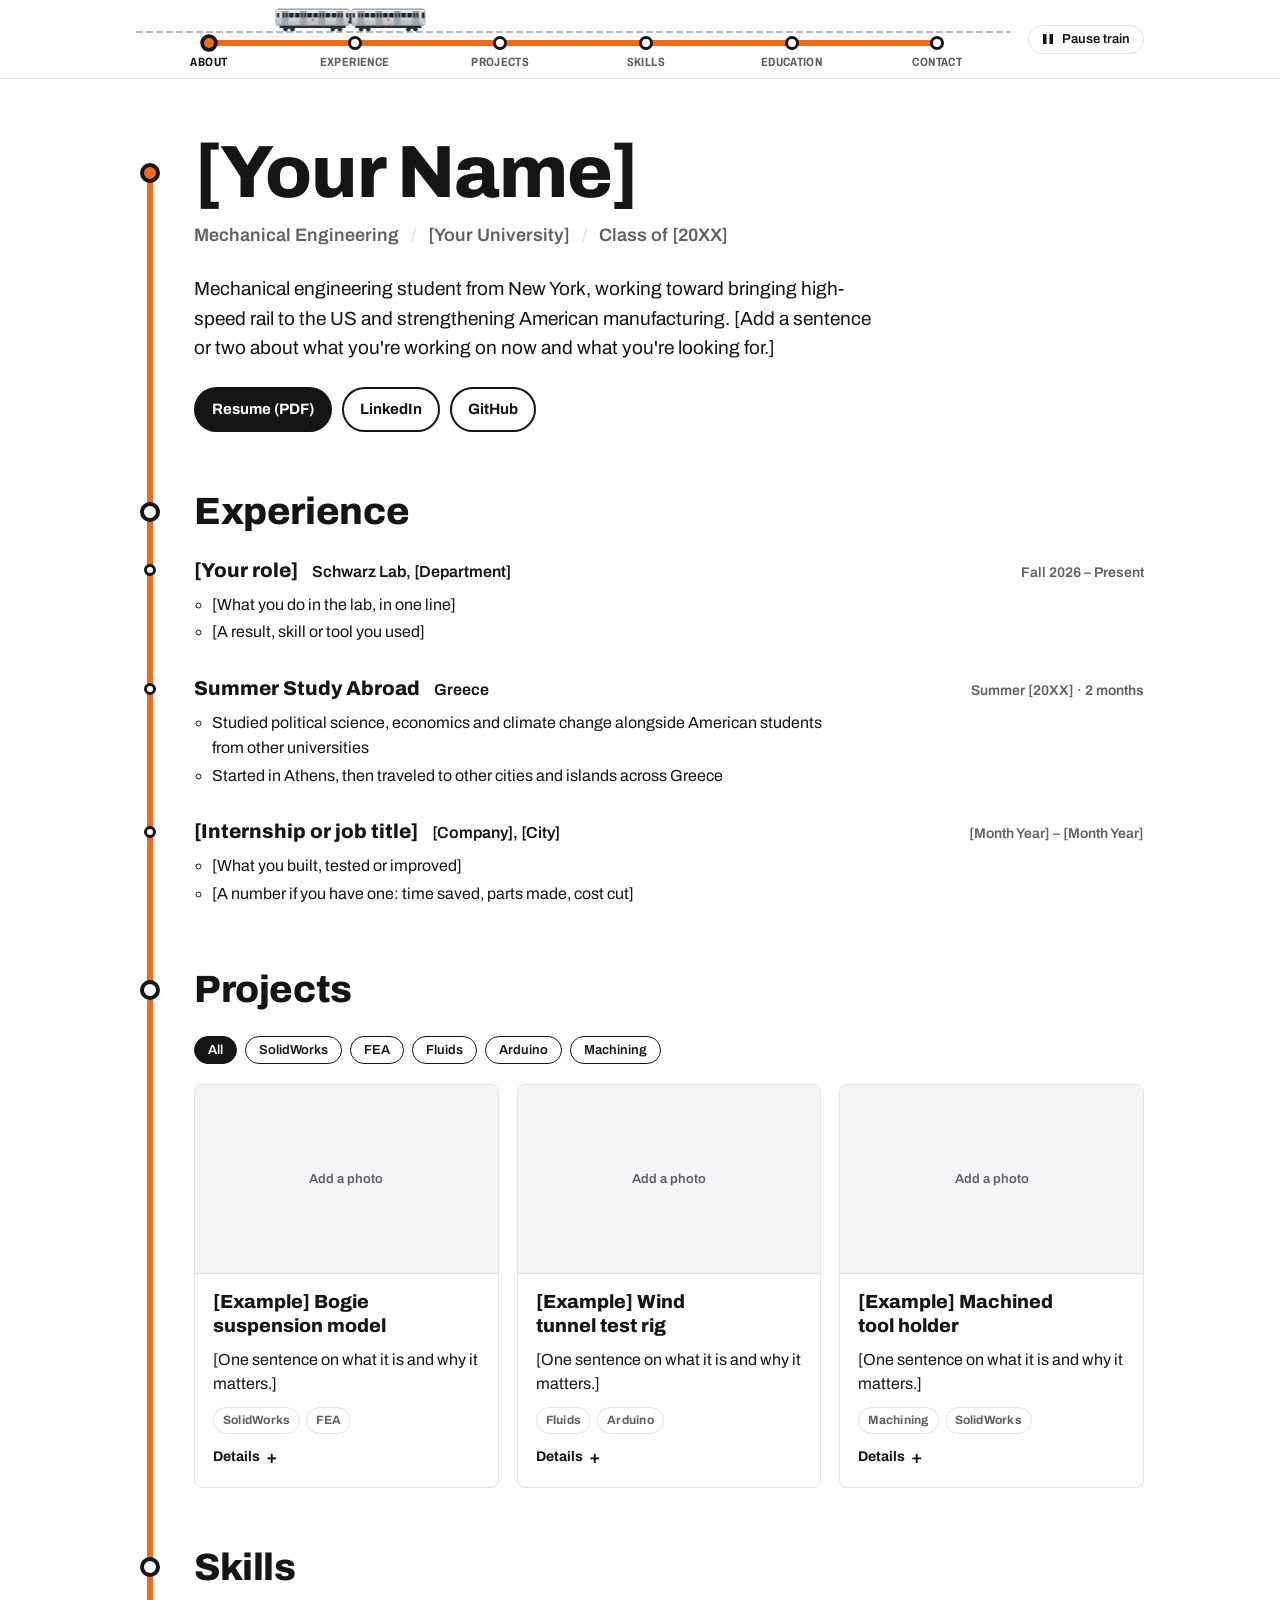
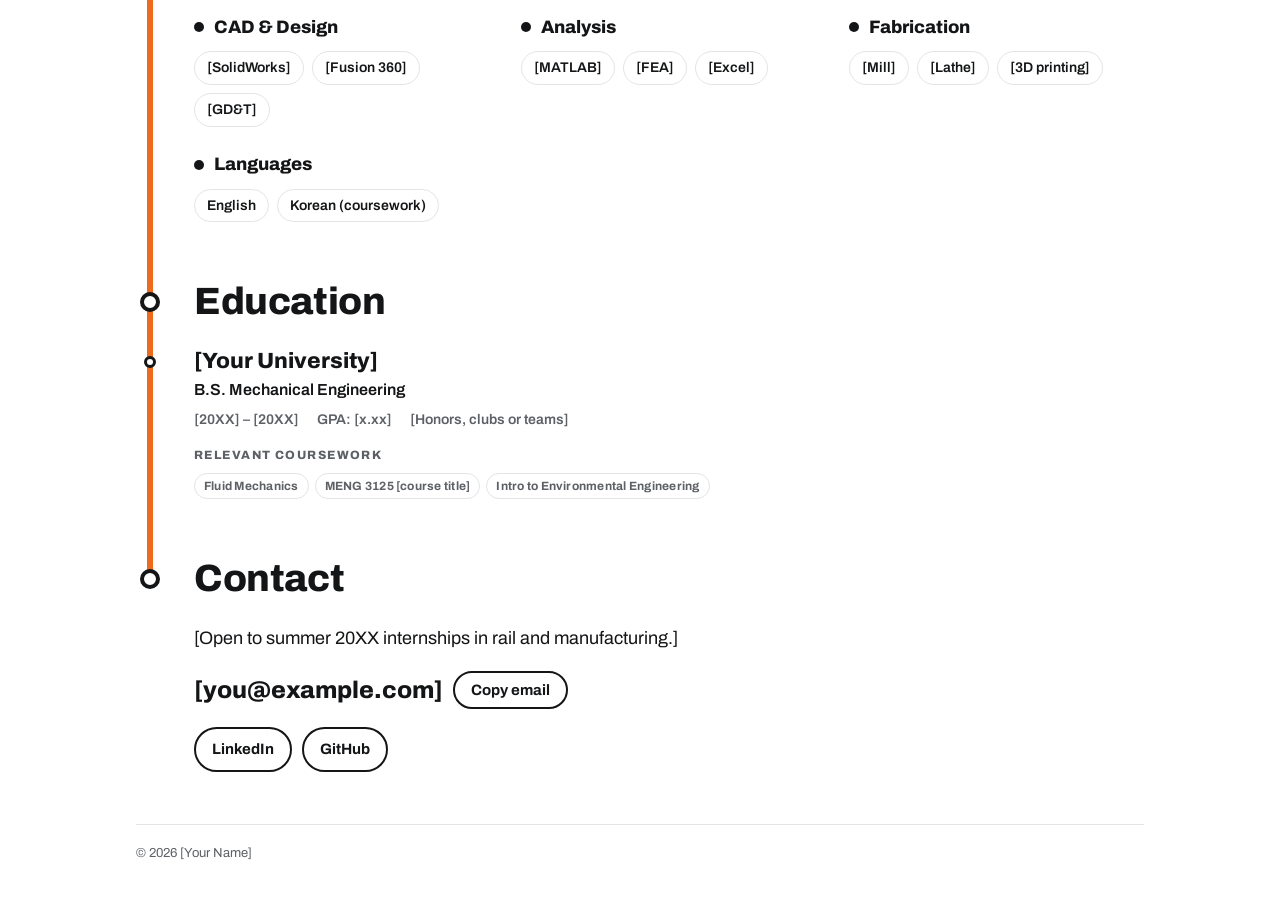
==== index.html @ d2ec3844 "Add files via upload" ====
<!doctype html>
<html lang="en">
<head>
<meta charset="utf-8">
<meta name="viewport" content="width=device-width, initial-scale=1, viewport-fit=cover">
<title>Subway Line Resume</title>
<meta name="claude:viewport-fit-sides" content="cover">
<link rel="preconnect" href="https://fonts.googleapis.com">
<link rel="preconnect" href="https://fonts.gstatic.com" crossorigin>
<link rel="stylesheet" href="https://fonts.googleapis.com/css2?family=Archivo:wdth,wght@62..125,400..900&display=swap">
<style>
/* Layout: sticky strip map with a running train on top; below, one subway line runs down the left and every section heading is a station on it. Single light theme on white by choice. */
:root{
  --bg:#ffffff; --fg:#141517; --muted:#5d6166; --rule:#e2e4e6; --soft:#f4f5f6;
  --line:#ee6a1f;
  --steel-hi:#f3f5f6; --steel:#cfd4d8; --steel-lo:#b4babf; --steel-edge:#868c92; --door:#a3a9ae;
  --glass:#1f252a; --under:#2a2d31; --lit:#fbf3d6; --lamp:#fff6d8;
  --font:"Archivo","Helvetica Neue",Helvetica,Arial,sans-serif;
  --max:1040px;
  --indent:58px; --rail-x:14px;
  color-scheme:light;
}
*{box-sizing:border-box}
html{scroll-behavior:smooth;background:var(--bg)}
@media (prefers-reduced-motion: reduce){ html{scroll-behavior:auto} }
body{margin:0;background:var(--bg);color:var(--fg);font-family:var(--font);font-size:16px;line-height:1.55}
body::before{content:"";position:fixed;inset:0 0 auto;height:env(safe-area-inset-top,0px);z-index:30;background:var(--bg)}
a{color:inherit}
:focus-visible{outline:3px solid var(--line);outline-offset:2px;border-radius:4px}
.wrap{max-width:var(--max);margin:0 auto;padding-left:max(16px, env(safe-area-inset-left,0px));padding-right:max(16px, env(safe-area-inset-right,0px))}

/* ---------- Strip map header ---------- */
.strip{position:sticky;top:env(safe-area-inset-top,0px);z-index:20;background:var(--bg);border-bottom:1px solid var(--rule)}
.strip .wrap{display:grid;grid-template-columns:minmax(0,1fr) auto;gap:18px;align-items:center;padding-block:6px}
.map{position:relative;height:66px;min-width:0;--n:6}
.rails{position:absolute;left:0;right:0;top:25px;height:2px;background:repeating-linear-gradient(90deg,var(--steel-lo) 0 7px,transparent 7px 10px)}
.route{position:absolute;top:34px;height:6px;left:calc(50% / var(--n));right:calc(50% / var(--n));background:var(--line);border-radius:3px}
.train{position:absolute;top:0;left:0;width:150px;height:26px;will-change:transform;pointer-events:none}
.train svg{display:block;width:100%;height:100%;overflow:visible}
.train.flip svg{transform:scaleX(-1)}
.t-body{fill:url(#steel);stroke:var(--steel-edge);stroke-width:.5}
.t-roof{fill:var(--steel-lo)}
.t-belt{stroke:var(--steel-lo);stroke-width:.35}
.t-door{fill:var(--door);stroke:var(--steel-edge);stroke-width:.35;transition:fill .35s}
.t-seam{stroke:var(--steel-edge);stroke-width:.35}
.t-glass{fill:var(--glass);transition:fill .35s}
.t-under{fill:var(--under)}
.t-cab{fill:var(--glass)}
.t-route{fill:var(--line)}
.t-lamp{fill:var(--lamp)}
.train.open .t-door{fill:var(--lit)}
.train.open .t-door-glass{fill:var(--lit)}
.stations{list-style:none;margin:0;padding:0;position:absolute;inset:0;display:flex}
.stations li{flex:1;min-width:0}
.station{display:flex;flex-direction:column;align-items:center;height:100%;padding-top:30px;text-decoration:none;color:var(--fg)}
.station .dot{width:14px;height:14px;border-radius:50%;background:var(--bg);border:3px solid var(--fg);transition:transform .2s,background .2s}
.station .name{margin-top:3px;font-size:12px;font-weight:700;letter-spacing:.03em;text-transform:uppercase;font-variation-settings:"wdth" 80;white-space:nowrap;overflow:hidden;text-overflow:ellipsis;max-width:100%;color:var(--muted)}
.station .short{display:none}
.station:hover .name{color:var(--fg)}
.station[aria-current="true"] .dot{background:var(--line);transform:scale(1.25)}
.station[aria-current="true"] .name{color:var(--fg)}
.pause{display:inline-flex;align-items:center;gap:8px;border:1.5px solid var(--rule);background:var(--bg);color:var(--fg);border-radius:999px;padding:7px 13px;font:600 13px/1 var(--font);cursor:pointer}
.pause:hover{border-color:var(--fg)}
.pause svg{width:12px;height:12px;fill:currentColor}

/* ---------- The line down the page ---------- */
.line-col{position:relative;padding-left:var(--indent);padding-block:8px 24px}
.rail{position:absolute;left:calc(var(--rail-x) - 3px);width:6px;top:0;bottom:0;background:var(--line);border-radius:3px}
.has-dot{position:relative}
.st-dot{position:absolute;left:calc(var(--rail-x) - var(--indent) - 10px);top:.52em;transform:translateY(-50%);width:20px;height:20px;border-radius:50%;background:var(--bg);border:4px solid var(--fg);transition:background .25s}
.st-dot.on{background:var(--line)}
.sm-dot{position:absolute;left:calc(var(--rail-x) - var(--indent) - 6px);top:.62em;transform:translateY(-50%);width:12px;height:12px;border-radius:50%;background:var(--bg);border:3px solid var(--fg)}

h1,h2,h3{font-family:var(--font);text-wrap:balance}
.stop{scroll-margin-top:calc(env(safe-area-inset-top,0px) + 92px);padding-top:60px}
.stop.about{padding-top:48px}
.stop h2{margin:0 0 26px;font-size:clamp(28px,4vw,38px);line-height:1.05;font-weight:800;letter-spacing:-.01em}

/* About */
.about h1{margin:0 0 12px;font-size:clamp(40px,7vw,74px);line-height:1.02;font-weight:800;letter-spacing:-.015em}
.sub{display:flex;flex-wrap:wrap;gap:4px 12px;font-size:18px;font-weight:600;color:var(--muted)}
.sub .sep{color:var(--rule)}
.about p.bio{margin:24px 0 24px;max-width:62ch;font-size:19px;line-height:1.55;text-wrap:pretty}
.actions{display:flex;flex-wrap:wrap;gap:10px}
.btn{display:inline-flex;align-items:center;gap:8px;border:2px solid var(--fg);padding:9px 16px;border-radius:999px;font-weight:700;font-size:15px;text-decoration:none;color:var(--fg);background:transparent;cursor:pointer;font-family:var(--font)}
.btn.primary,.btn:hover{background:var(--fg);color:var(--bg)}

/* Experience */
.jobs{list-style:none;margin:0;padding:0;display:grid;gap:28px}
.jobs > li{min-width:0}
.job-top{display:flex;flex-wrap:wrap;align-items:baseline;gap:2px 14px}
.job-top h3{margin:0;font-size:20px;font-weight:800;line-height:1.25}
.job-org{font-weight:600}
.job-dates{margin-left:auto;color:var(--muted);font-size:14px;font-weight:600;font-variant-numeric:tabular-nums}
.jobs ul,.card ul{margin:8px 0 0;padding-left:18px;max-width:70ch}
.jobs ul li,.card ul li{margin:3px 0}

/* Projects */
.filters{display:flex;flex-wrap:wrap;gap:8px;margin-bottom:20px}
.chip{border:1.5px solid var(--fg);background:transparent;color:var(--fg);border-radius:999px;padding:6px 13px;font:600 13px/1.1 var(--font);cursor:pointer}
.chip[aria-pressed="true"]{background:var(--fg);color:var(--bg)}
.cards{display:grid;grid-template-columns:repeat(auto-fill,minmax(min(100%,280px),1fr));gap:18px;align-items:start}
.card{background:var(--bg);border:1px solid var(--rule);border-radius:8px;overflow:hidden;min-width:0}
.media{aspect-ratio:16/10;max-width:100%;display:grid;place-items:center;background:var(--soft);color:var(--muted);font-size:13px;font-weight:600;border-bottom:1px solid var(--rule)}
.media img{width:100%;height:100%;object-fit:cover;display:block}
.card-body{padding:16px 18px 18px;display:grid;gap:10px}
.card h3{margin:0;font-size:19px;line-height:1.25;font-weight:800}
.card p{margin:0}
.tags{display:flex;flex-wrap:wrap;gap:6px}
.tag{font-size:12px;font-weight:700;letter-spacing:.02em;padding:3px 9px;border-radius:999px;border:1px solid var(--rule);color:var(--muted)}
.card details summary{cursor:pointer;font-weight:700;font-size:14px;list-style:none;display:inline-flex;align-items:center;gap:6px}
.card details summary::-webkit-details-marker{display:none}
.card details summary::after{content:"+";font-size:18px;line-height:1}
.card details[open] summary::after{content:"–"}
.card .role{margin-top:8px;color:var(--muted);font-size:14px;font-weight:600}
.card .plinks{display:flex;flex-wrap:wrap;gap:12px;margin-top:8px;font-weight:700;font-size:14px}
.empty{color:var(--muted)}

/* Skills */
.skills{display:grid;grid-template-columns:repeat(auto-fill,minmax(min(100%,280px),1fr));gap:24px 32px}
.skills h3{display:flex;align-items:center;gap:10px;margin:0 0 10px;font-size:18px;font-weight:800}
.skills h3::before{content:"";width:10px;height:10px;border-radius:50%;background:var(--fg);flex:none}
.skills ul{list-style:none;margin:0;padding:0;display:flex;flex-wrap:wrap;gap:8px}
.skills li{padding:5px 12px;border-radius:999px;border:1px solid var(--rule);font-size:14px;font-weight:600}

/* Education */
.edu{display:grid;gap:26px}
.edu h3{margin:0;font-size:22px;font-weight:800;line-height:1.25}
.edu .deg{font-weight:600;margin-top:2px}
.edu .meta{display:flex;flex-wrap:wrap;gap:6px 18px;color:var(--muted);font-weight:600;font-size:14px;margin-top:6px;font-variant-numeric:tabular-nums}
.edu .lbl{margin:16px 0 8px;font-size:12px;font-weight:800;letter-spacing:.12em;text-transform:uppercase;color:var(--muted)}

/* Contact */
.contact p{margin:0 0 18px;font-size:18px;max-width:60ch}
.email-row{display:flex;flex-wrap:wrap;align-items:center;gap:10px;margin-bottom:18px}
.email{font-size:clamp(18px,3vw,24px);font-weight:800;user-select:all;overflow-wrap:anywhere}

footer{padding-block:28px 36px;color:var(--muted);font-size:13px}
footer .wrap > div{border-top:1px solid var(--rule);padding-top:18px}

@media (max-width:760px){ .job-dates{margin-left:0;width:100%} }
@media (max-width:600px){
  :root{--indent:38px;--rail-x:9px}
  .strip .wrap{gap:10px}
  .pause .txt{display:none}
  .pause{padding:9px}
  .train{width:86px;height:15px;top:10px}
  .station .long{display:none}
  .station .short{display:inline}
  .station .name{font-size:11px;letter-spacing:.01em}
  .st-dot{width:18px;height:18px;border-width:3.5px;left:calc(var(--rail-x) - var(--indent) - 9px)}
  .about p.bio{font-size:17px}
}
</style>
</head>
<body>
<header class="strip">
  <div class="wrap">
    <nav class="map" id="map" aria-label="Site sections">
      <div class="rails" aria-hidden="true"></div>
      <div class="route" aria-hidden="true"></div>
      <div class="train" id="train" aria-hidden="true"></div>
      <ol class="stations" id="stations"></ol>
    </nav>
    <button class="pause" id="pause" type="button" aria-pressed="false">
      <svg viewBox="0 0 12 12" aria-hidden="true"><rect x="1" y="1" width="3.5" height="10"/><rect x="7.5" y="1" width="3.5" height="10"/></svg>
      <span class="txt">Pause train</span>
    </button>
  </div>
</header>

<main class="wrap"><div class="line-col" id="col"><div class="rail" id="rail" aria-hidden="true"></div></div></main>

<footer><div class="wrap"><div id="foot"></div></div></footer>

<script src="content.js"></script>
<script>
(function(){
  "use strict";
  var S = window.SITE;
  var col = document.getElementById("col");
  if (!S) { col.insertAdjacentHTML("beforeend", '<h1>content.js didn\'t load</h1><p>Check that content.js is uploaded next to index.html and has no missing commas or quote marks.</p>'); return; }

  /* ---------- tiny element helper ---------- */
  function h(tag, attrs){
    var e = document.createElement(tag);
    if (attrs) Object.keys(attrs).forEach(function(k){
      var v = attrs[k];
      if (v == null || v === false) return;
      if (k === "class") e.className = v;
      else e.setAttribute(k, v === true ? "" : v);
    });
    for (var i = 2; i < arguments.length; i++) add(e, arguments[i]);
    return e;
  }
  function add(e, k){
    if (k == null || k === false) return;
    if (Array.isArray(k)) { k.forEach(function(x){ add(e, x); }); return; }
    e.append(k.nodeType ? k : document.createTextNode(String(k)));
  }
  function ext(url){ return /^https?:/i.test(url) ? { target: "_blank", rel: "noopener" } : {}; }
  function link(l, cls){ return h("a", Object.assign({ href: l.url, class: cls || null }, ext(l.url)), l.label); }
  var arr = function(x){ return Array.isArray(x) ? x : []; };

  if (S.lineColor) document.documentElement.style.setProperty("--line", S.lineColor);
  if (S.name && S.name.indexOf("[") !== 0) document.title = S.name;

  var stations = arr(S.stations), N = stations.length;
  var bigDots = [];
  function dot(){ var d = h("span", { class: "st-dot", "aria-hidden": "true" }); bigDots.push(d); return d; }
  function small(){ return h("span", { class: "sm-dot", "aria-hidden": "true" }); }
  function heading(st){ return h("h2", { class: "has-dot" }, dot(), st.label); }
  function section(st, cls){ var s = h("section", { class: "stop " + (cls || ""), id: st.id }); for (var i = 2; i < arguments.length; i++) add(s, arguments[i]); return s; }

  /* ---------- sections ---------- */
  var R = {
    about: function(st){
      return section(st, "about",
        h("h1", { class: "has-dot" }, dot(), S.name || ""),
        h("div", { class: "sub" },
          S.major ? h("span", null, S.major) : null,
          S.school ? [h("span", { class: "sep", "aria-hidden": "true" }, "/"), h("span", null, S.school)] : null,
          S.classOf ? [h("span", { class: "sep", "aria-hidden": "true" }, "/"), h("span", null, S.classOf)] : null),
        S.bio ? h("p", { class: "bio" }, S.bio) : null,
        h("div", { class: "actions" },
          S.resumePdf ? h("a", { class: "btn primary", href: S.resumePdf, target: "_blank", rel: "noopener" }, "Resume (PDF)") : null,
          arr(S.links).map(function(l){ return link(l, "btn"); })));
    },

    experience: function(st){
      return section(st, "", heading(st), h("ol", { class: "jobs" }, arr(S.experience).map(function(j){
        return h("li", null,
          h("div", { class: "job-top" },
            h("h3", { class: "has-dot" }, small(), j.title || ""),
            h("span", { class: "job-org" }, j.org || ""),
            h("span", { class: "job-dates" }, j.dates || "")),
          arr(j.points).length ? h("ul", null, arr(j.points).map(function(p){ return h("li", null, p); })) : null);
      })));
    },

    projects: function(st){
      var projects = arr(S.projects), tags = [];
      projects.forEach(function(p){ arr(p.tags).forEach(function(t){ if (tags.indexOf(t) < 0) tags.push(t); }); });
      var cards = projects.map(function(p){
        var det = (arr(p.points).length || p.role || arr(p.links).length) ? h("details", null,
          h("summary", null, "Details"),
          p.role ? h("div", { class: "role" }, p.role) : null,
          arr(p.points).length ? h("ul", null, arr(p.points).map(function(x){ return h("li", null, x); })) : null,
          arr(p.links).length ? h("div", { class: "plinks" }, arr(p.links).map(function(l){ return link(l); })) : null) : null;
        var card = h("article", { class: "card" },
          h("div", { class: "media" }, p.image ? h("img", { src: p.image, alt: p.title || "", loading: "lazy" }) : "Add a photo"),
          h("div", { class: "card-body" },
            h("h3", null, p.title || ""),
            p.summary ? h("p", null, p.summary) : null,
            arr(p.tags).length ? h("div", { class: "tags" }, arr(p.tags).map(function(t){ return h("span", { class: "tag" }, t); })) : null,
            det));
        card._tags = arr(p.tags);
        return card;
      });
      var filters = null;
      if (tags.length > 1) {
        var chips = [];
        var mk = function(label, val){
          var b = h("button", { class: "chip", type: "button", "aria-pressed": val === null ? "true" : "false" }, label);
          b.addEventListener("click", function(){
            chips.forEach(function(c){ c.setAttribute("aria-pressed", c === b ? "true" : "false"); });
            cards.forEach(function(c){ c.hidden = val !== null && c._tags.indexOf(val) < 0; });
          });
          chips.push(b); return b;
        };
        filters = h("div", { class: "filters", role: "group", "aria-label": "Filter projects by skill" }, mk("All", null), tags.map(function(t){ return mk(t, t); }));
      }
      return section(st, "", heading(st), filters, projects.length ? h("div", { class: "cards" }, cards) : h("p", { class: "empty" }, "Projects coming soon."));
    },

    skills: function(st){
      return section(st, "", heading(st), h("div", { class: "skills" }, arr(S.skills).map(function(g){
        return h("div", null, h("h3", null, g.group || ""), h("ul", null, arr(g.items).map(function(x){ return h("li", null, x); })));
      })));
    },

    education: function(st){
      return section(st, "", heading(st), h("div", { class: "edu" }, arr(S.education).map(function(e){
        return h("div", null,
          h("h3", { class: "has-dot" }, small(), e.school || ""),
          h("div", { class: "deg" }, e.degree || ""),
          h("div", { class: "meta" }, e.dates ? h("span", null, e.dates) : null, arr(e.details).map(function(d){ return h("span", null, d); })),
          arr(e.courses).length ? [h("div", { class: "lbl" }, "Relevant coursework"),
            h("div", { class: "tags" }, arr(e.courses).map(function(c){ return h("span", { class: "tag" }, c); }))] : null);
      })));
    },

    contact: function(st){
      var email = h("span", { class: "email" }, S.email || "");
      var copy = h("button", { class: "btn", type: "button" }, "Copy email");
      copy.addEventListener("click", function(){
        var reset = function(ms){ setTimeout(function(){ copy.textContent = "Copy email"; }, ms); };
        var fallback = function(){
          var r = document.createRange(); r.selectNodeContents(email);
          var s = window.getSelection(); s.removeAllRanges(); s.addRange(r);
          copy.textContent = "Selected. Press Ctrl+C"; reset(2600);
        };
        try { navigator.clipboard.writeText(S.email || "").then(function(){ copy.textContent = "Copied"; reset(1800); }, fallback); } catch (e) { fallback(); }
      });
      return section(st, "contact", heading(st),
        S.contactNote ? h("p", null, S.contactNote) : null,
        S.email ? h("div", { class: "email-row" }, email, copy) : null,
        h("div", { class: "actions" }, arr(S.links).map(function(l){ return link(l, "btn"); })));
    }
  };

  /* ---------- build ---------- */
  var list = document.getElementById("stations"), map = document.getElementById("map");
  map.style.setProperty("--n", N);
  var anchors = [], sections = [], sectionDots = [];
  stations.forEach(function(st){
    var a = h("a", { class: "station", href: "#" + st.id, "aria-current": "false" },
      h("span", { class: "dot", "aria-hidden": "true" }),
      h("span", { class: "name" }, h("span", { class: "long" }, st.label), h("span", { class: "short", "aria-hidden": "true" }, st.short || st.label)));
    list.append(h("li", null, a)); anchors.push(a);
    var before = bigDots.length;
    var sec = R[st.id] ? R[st.id](st) : section(st, "", heading(st));
    col.append(sec); sections.push(sec);
    sectionDots.push(bigDots[before] || null);
  });
  document.getElementById("foot").textContent = "© " + new Date().getFullYear() + " " + (S.name || "");

  /* ---------- rail: runs from the first station dot to the last ---------- */
  var rail = document.getElementById("rail");
  function sizeRail(){
    if (!bigDots.length) { rail.hidden = true; return; }
    var cr = col.getBoundingClientRect();
    var f = bigDots[0].getBoundingClientRect(), l = bigDots[bigDots.length - 1].getBoundingClientRect();
    rail.style.top = (f.top + f.height / 2 - cr.top) + "px";
    rail.style.bottom = (cr.bottom - (l.top + l.height / 2)) + "px";
  }

  /* ---------- the train (stainless subway cars) ---------- */
  var train = document.getElementById("train");
  function car(x, lead){
    var L = 62, s = "";
    s += '<rect class="t-under" x="' + (x + 3) + '" y="16" width="' + (L - 6) + '" height="2.6"/>';
    [[x + 6, x + 16], [x + 46, x + 56]].forEach(function(t){
      s += '<rect class="t-under" x="' + t[0] + '" y="17.6" width="' + (t[1] - t[0]) + '" height="1.6" rx=".8"/>';
      s += '<circle class="t-under" cx="' + (t[0] + 2) + '" cy="19.6" r="1.9"/><circle class="t-under" cx="' + (t[1] - 2) + '" cy="19.6" r="1.9"/>';
    });
    s += '<rect class="t-roof" x="' + (x + 1) + '" y="2" width="' + (L - 2) + '" height="2" rx="1"/>';
    s += '<rect class="t-body" x="' + x + '" y="3" width="' + L + '" height="13.4" rx="1.2"/>';
    s += '<line class="t-belt" x1="' + (x + .5) + '" y1="5" x2="' + (x + L - .5) + '" y2="5"/>';
    s += '<line class="t-belt" x1="' + (x + .5) + '" y1="13.6" x2="' + (x + L - .5) + '" y2="13.6"/>';
    var centers = [7.75, 23.25, 38.75, 54.25];
    centers.forEach(function(c){
      var cx = x + c;
      s += '<rect class="t-door" x="' + (cx - 2.6) + '" y="4.4" width="5.2" height="11.6"/>';
      s += '<rect class="t-glass t-door-glass" x="' + (cx - 2.1) + '" y="6" width="1.6" height="3.8" rx=".3"/>';
      s += '<rect class="t-glass t-door-glass" x="' + (cx + .5) + '" y="6" width="1.6" height="3.8" rx=".3"/>';
      s += '<line class="t-seam" x1="' + cx + '" y1="4.4" x2="' + cx + '" y2="16"/>';
    });
    for (var k = 0; k < 3; k++) {
      var a = x + centers[k] + 3.2, b = x + centers[k + 1] - 3.2, w = (b - a - 1) / 2;
      s += '<rect class="t-glass" x="' + a + '" y="6" width="' + w + '" height="3.8" rx=".4"/>';
      s += '<rect class="t-glass" x="' + (a + w + 1) + '" y="6" width="' + w + '" height="3.8" rx=".4"/>';
    }
    s += '<circle class="t-route" cx="' + (x + 31) + '" cy="11.6" r="1.1"/>';
    s += '<rect class="t-cab" x="' + (x + .9) + '" y="6" width="1.8" height="3.8" rx=".3"/>';
    if (lead) {
      s += '<rect class="t-cab" x="' + (x + L - 2.6) + '" y="5.4" width="2.2" height="5" rx=".4"/>';
      s += '<circle class="t-lamp" cx="' + (x + L - .9) + '" cy="14.6" r=".8"/>';
    } else {
      s += '<rect class="t-cab" x="' + (x + L - 2.7) + '" y="6" width="1.8" height="3.8" rx=".3"/>';
    }
    return s;
  }
  train.innerHTML = '<svg viewBox="0 0 126 22" xmlns="http://www.w3.org/2000/svg">' +
    '<defs><linearGradient id="steel" x1="0" y1="0" x2="0" y2="1"><stop offset="0" style="stop-color:var(--steel-hi)"/><stop offset=".55" style="stop-color:var(--steel)"/><stop offset="1" style="stop-color:var(--steel-lo)"/></linearGradient></defs>' +
    car(0, false) +
    '<rect class="t-under" x="62" y="6" width="2" height="9"/><rect class="t-under" x="61" y="13" width="4" height="1.4"/>' +
    car(64, true) + '</svg>';

  /* ---------- train motion ---------- */
  var pauseBtn = document.getElementById("pause");
  var reduce = window.matchMedia("(prefers-reduced-motion: reduce)");
  var T = { x: 0, v: 0, at: 0, target: 0, dir: 1, face: 1, dwellUntil: 0, held: false, paused: false, last: 0, active: -1 };
  var C = [], W = 0, TW = 150;
  try { T.paused = localStorage.getItem("trainPaused") === "1"; } catch (e) {}

  function measure(){
    var mr = map.getBoundingClientRect(), oldW = W;
    W = mr.width; TW = train.offsetWidth || 150;
    C = anchors.map(function(a){ var d = a.querySelector(".dot").getBoundingClientRect(); return d.left + d.width / 2 - mr.left; });
    if (oldW && W) T.x = T.x * (W / oldW);
    sizeRail();
  }
  function xFor(i){ return Math.max(0, Math.min(W - TW, C[i] - TW / 2)); }
  function place(){ train.style.transform = "translateX(" + T.x.toFixed(1) + "px)"; train.classList.toggle("flip", T.face < 0); }
  function doors(open){ train.classList.toggle("open", open); }
  function arrive(now){
    T.at = T.target; T.x = xFor(T.at); T.v = 0; place(); doors(true);
    T.dwellUntil = now + (T.held ? 6500 : 2400); T.held = false;
  }
  function pickNext(){
    if (T.at + T.dir > N - 1 || T.at + T.dir < 0) T.dir = -T.dir;
    T.target = T.at + T.dir;
  }
  function dispatch(i){
    if (N < 2) return;
    T.target = i; T.held = true; T.dwellUntil = 0; doors(false);
    if (i > T.at) T.dir = 1; else if (i < T.at) T.dir = -1;
    if (reduce.matches || T.paused) { T.at = i; T.x = xFor(i); place(); }
  }
  function frame(now){
    requestAnimationFrame(frame);
    var dt = T.last ? Math.min(0.05, (now - T.last) / 1000) : 0; T.last = now;
    if (T.paused || reduce.matches || N < 2 || !W) return;
    if (now < T.dwellUntil) return;
    if (train.classList.contains("open")) { doors(false); pickNext(); }
    var d = xFor(T.target) - T.x, s = d >= 0 ? 1 : -1;
    var vmax = Math.max(70, W * 0.16), a = vmax * 1.3;
    if (Math.abs(d) < 0.8) { arrive(now); return; }
    if (s !== T.face) { T.face = s; T.v = 0; }
    if (Math.abs(d) <= (T.v * T.v) / (2 * a) + 1) T.v = Math.max(8, T.v - a * dt);
    else T.v = Math.min(vmax, T.v + a * dt);
    var step = s * T.v * dt;
    if (Math.abs(step) >= Math.abs(d)) step = d;
    T.x += step; place();
  }
  function setPaused(p){
    T.paused = p;
    pauseBtn.setAttribute("aria-pressed", p ? "true" : "false");
    pauseBtn.setAttribute("aria-label", p ? "Resume train" : "Pause train");
    pauseBtn.querySelector(".txt").textContent = p ? "Resume train" : "Pause train";
    pauseBtn.querySelector("svg").innerHTML = p ? '<path d="M2 1l9 5-9 5z"/>' : '<rect x="1" y="1" width="3.5" height="10"/><rect x="7.5" y="1" width="3.5" height="10"/>';
    if (!p) { T.last = 0; T.dwellUntil = 0; }
    try { localStorage.setItem("trainPaused", p ? "1" : "0"); } catch (e) {}
  }
  pauseBtn.addEventListener("click", function(){ setPaused(!T.paused); });

  /* ---------- active station (map + page) ---------- */
  function setActive(i){
    if (T.active === i) return;
    T.active = i;
    anchors.forEach(function(a, k){ a.setAttribute("aria-current", k === i ? "true" : "false"); });
    sectionDots.forEach(function(d, k){ if (d) d.classList.toggle("on", k === i); });
  }
  var scrollTimer = null;
  anchors.forEach(function(a, i){ a.addEventListener("click", function(){ setActive(i); dispatch(i); }); });
  if ("IntersectionObserver" in window) {
    var io = new IntersectionObserver(function(entries){
      entries.forEach(function(en){
        if (!en.isIntersecting) return;
        var i = sections.indexOf(en.target);
        if (i < 0 || i === T.active) return;
        setActive(i);
        clearTimeout(scrollTimer);
        scrollTimer = setTimeout(function(){ dispatch(i); }, 350);
      });
    }, { rootMargin: "-35% 0px -60% 0px" });
    sections.forEach(function(s){ io.observe(s); });
  }

  /* ---------- start ---------- */
  measure();
  var start = Math.max(0, stations.findIndex(function(s){ return "#" + s.id === location.hash; }));
  setActive(start);
  T.at = start; T.x = xFor(start); place();
  T.dir = start >= N - 1 ? -1 : 1; T.target = T.at;
  doors(true); T.dwellUntil = performance.now() + 1200;
  setPaused(T.paused);
  requestAnimationFrame(frame);
  window.addEventListener("resize", function(){ measure(); if (T.paused || reduce.matches) { T.x = xFor(T.at); place(); } });
  if (document.fonts && document.fonts.ready) document.fonts.ready.then(function(){ measure(); place(); });
  col.addEventListener("toggle", sizeRail, true);
})();
</script>
</body>
</html>
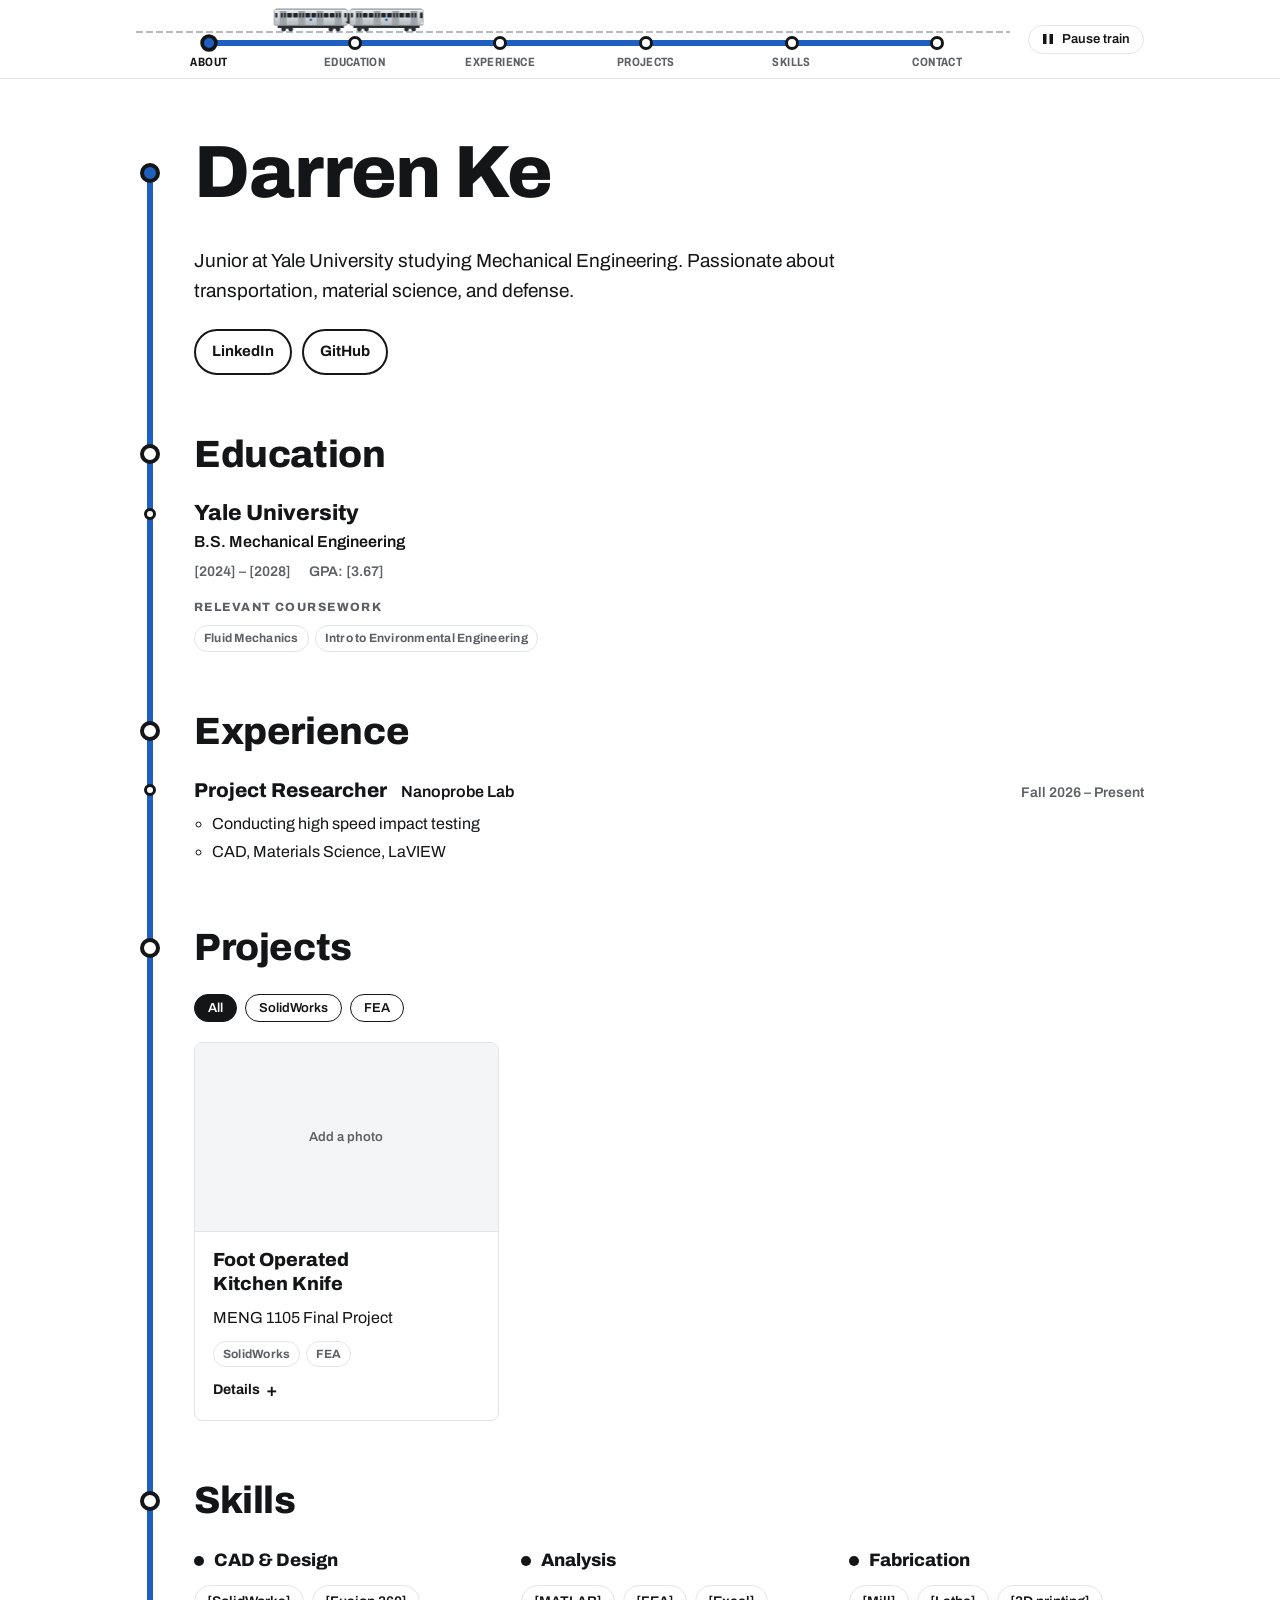
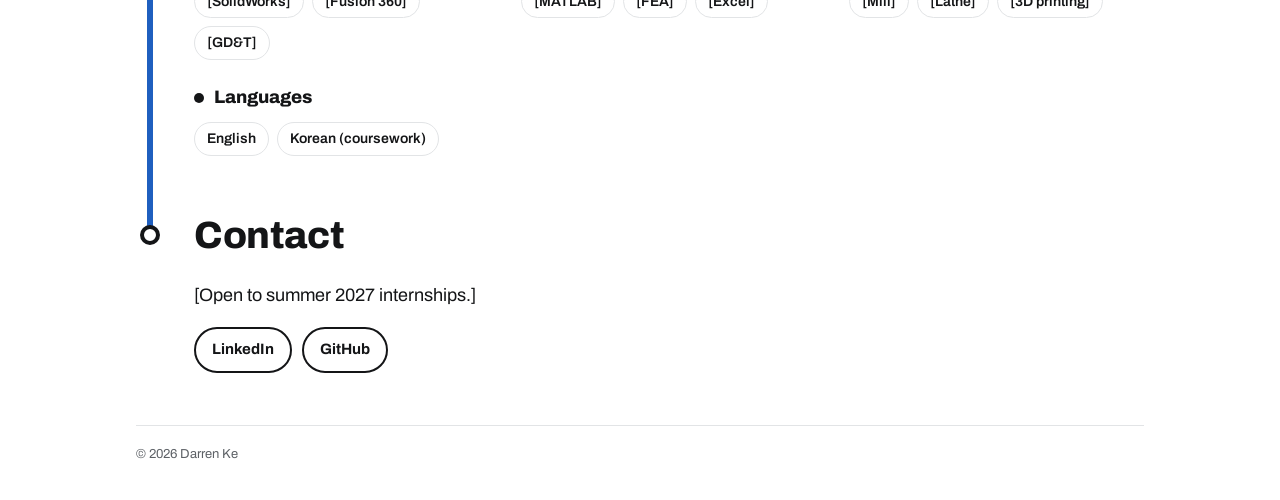
==== commit 6435ca75: "Add files via upload" ====
--- a/index.html
+++ b/index.html
@@ -3,7 +3,9 @@
 <head>
 <meta charset="utf-8">
 <meta name="viewport" content="width=device-width, initial-scale=1, viewport-fit=cover">
-<title>Subway Line Resume</title>
+<!-- EDIT THESE TWO LINES ONCE: this is what shows in browser tabs, search results and link previews -->
+<title>[Your Name] | Mechanical Engineering</title>
+<meta name="description" content="[Your Name], mechanical engineering student. Projects, experience and resume.">
 <meta name="claude:viewport-fit-sides" content="cover">
 <link rel="preconnect" href="https://fonts.googleapis.com">
 <link rel="preconnect" href="https://fonts.gstatic.com" crossorigin>
@@ -173,7 +175,8 @@
 
 <footer><div class="wrap"><div id="foot"></div></div></footer>
 
-<script src="content.js"></script>
+<!-- Loads content.js fresh every visit, so your edits show up right away -->
+<script>document.write('<script src="content.js?v=' + Date.now() + '"><\/script>');</script>
 <script>
 (function(){
   "use strict";
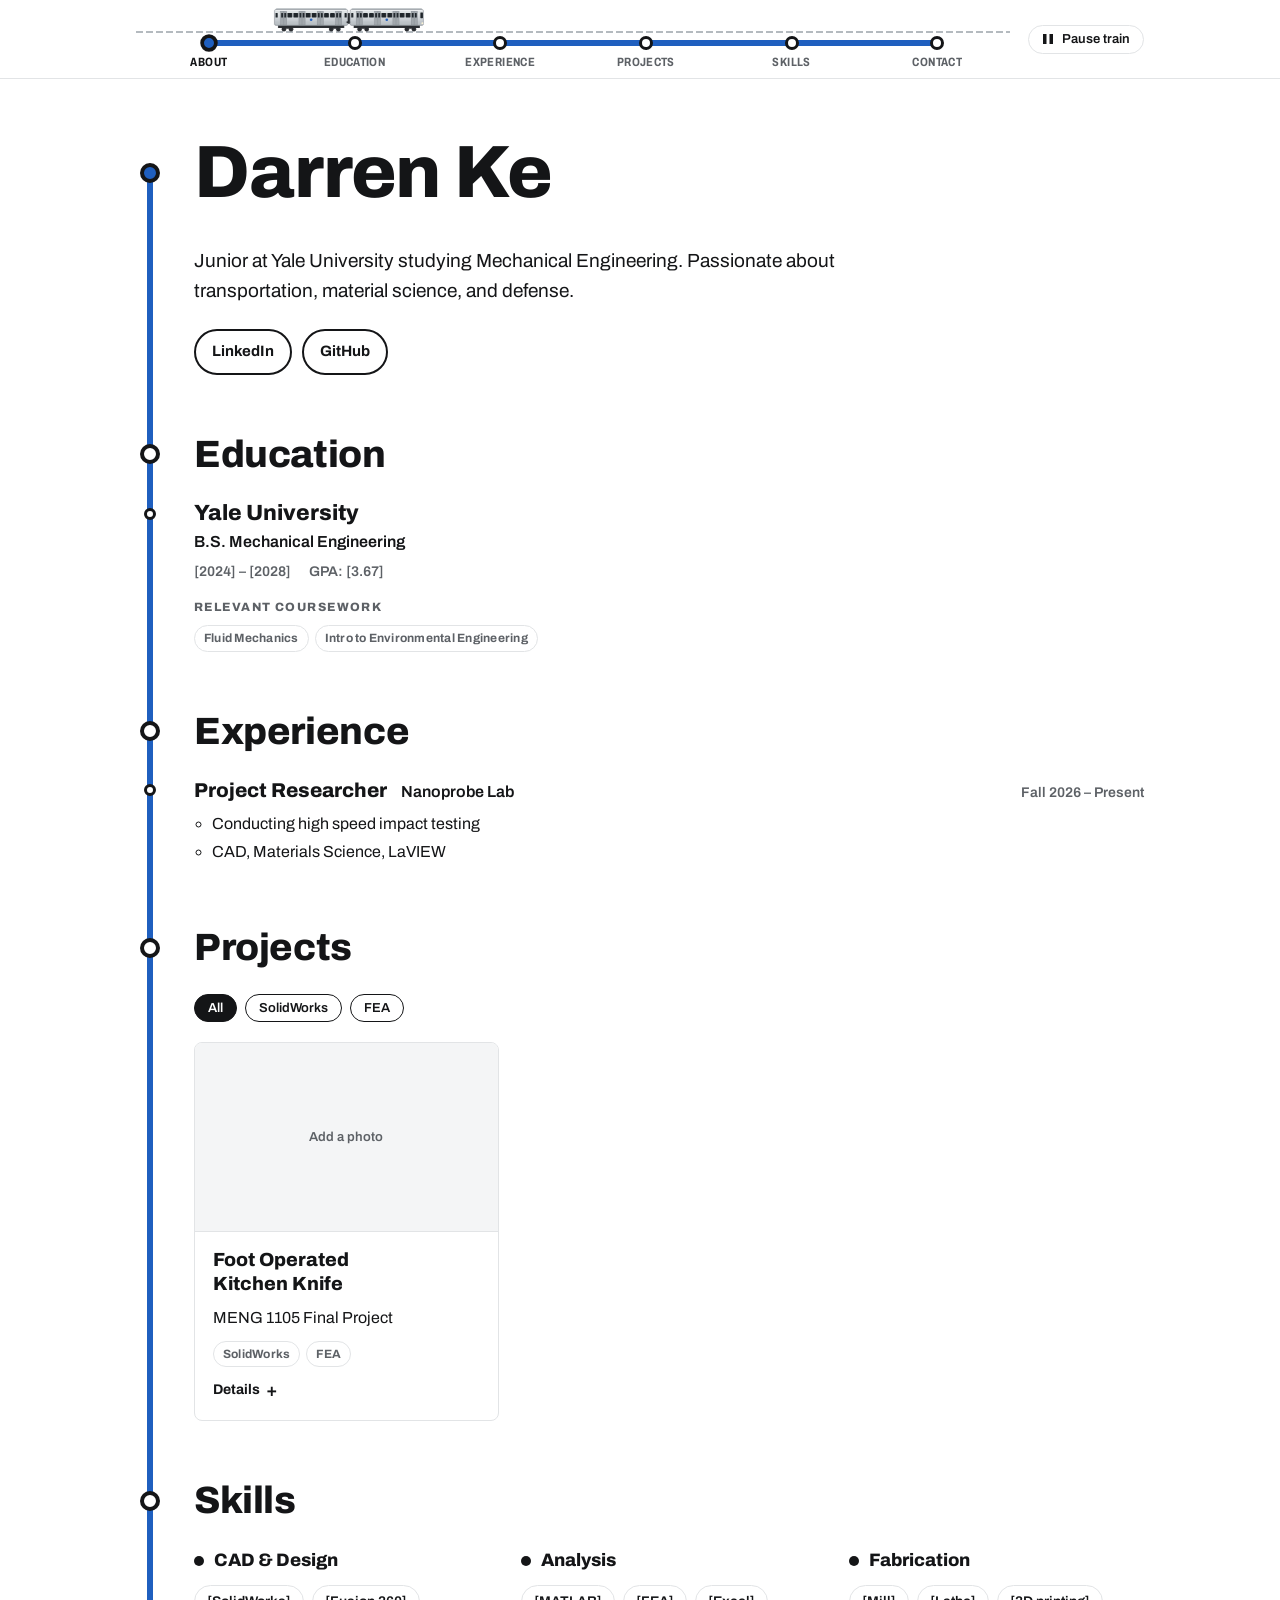
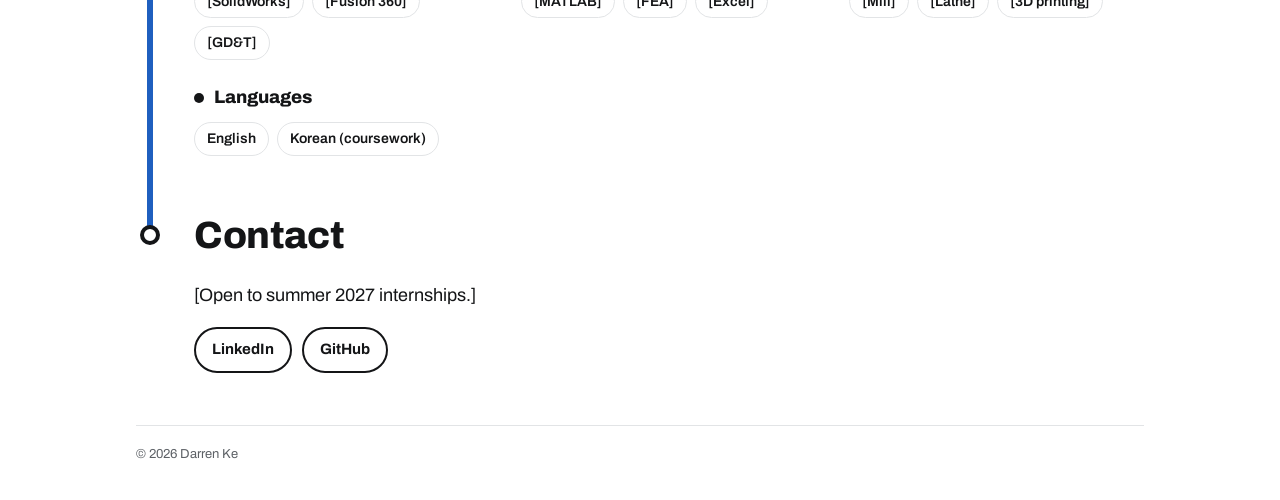
==== commit 66230851: "Modify title and meta description in index.html Updated the title and meta description for SEO." ====
--- a/index.html
+++ b/index.html
@@ -4,9 +4,7 @@
 <meta charset="utf-8">
 <meta name="viewport" content="width=device-width, initial-scale=1, viewport-fit=cover">
 <!-- EDIT THESE TWO LINES ONCE: this is what shows in browser tabs, search results and link previews -->
-<title>[Your Name] | Mechanical Engineering</title>
 <meta name="description" content="[Your Name], mechanical engineering student. Projects, experience and resume.">
-<meta name="claude:viewport-fit-sides" content="cover">
 <link rel="preconnect" href="https://fonts.googleapis.com">
 <link rel="preconnect" href="https://fonts.gstatic.com" crossorigin>
 <link rel="stylesheet" href="https://fonts.googleapis.com/css2?family=Archivo:wdth,wght@62..125,400..900&display=swap">
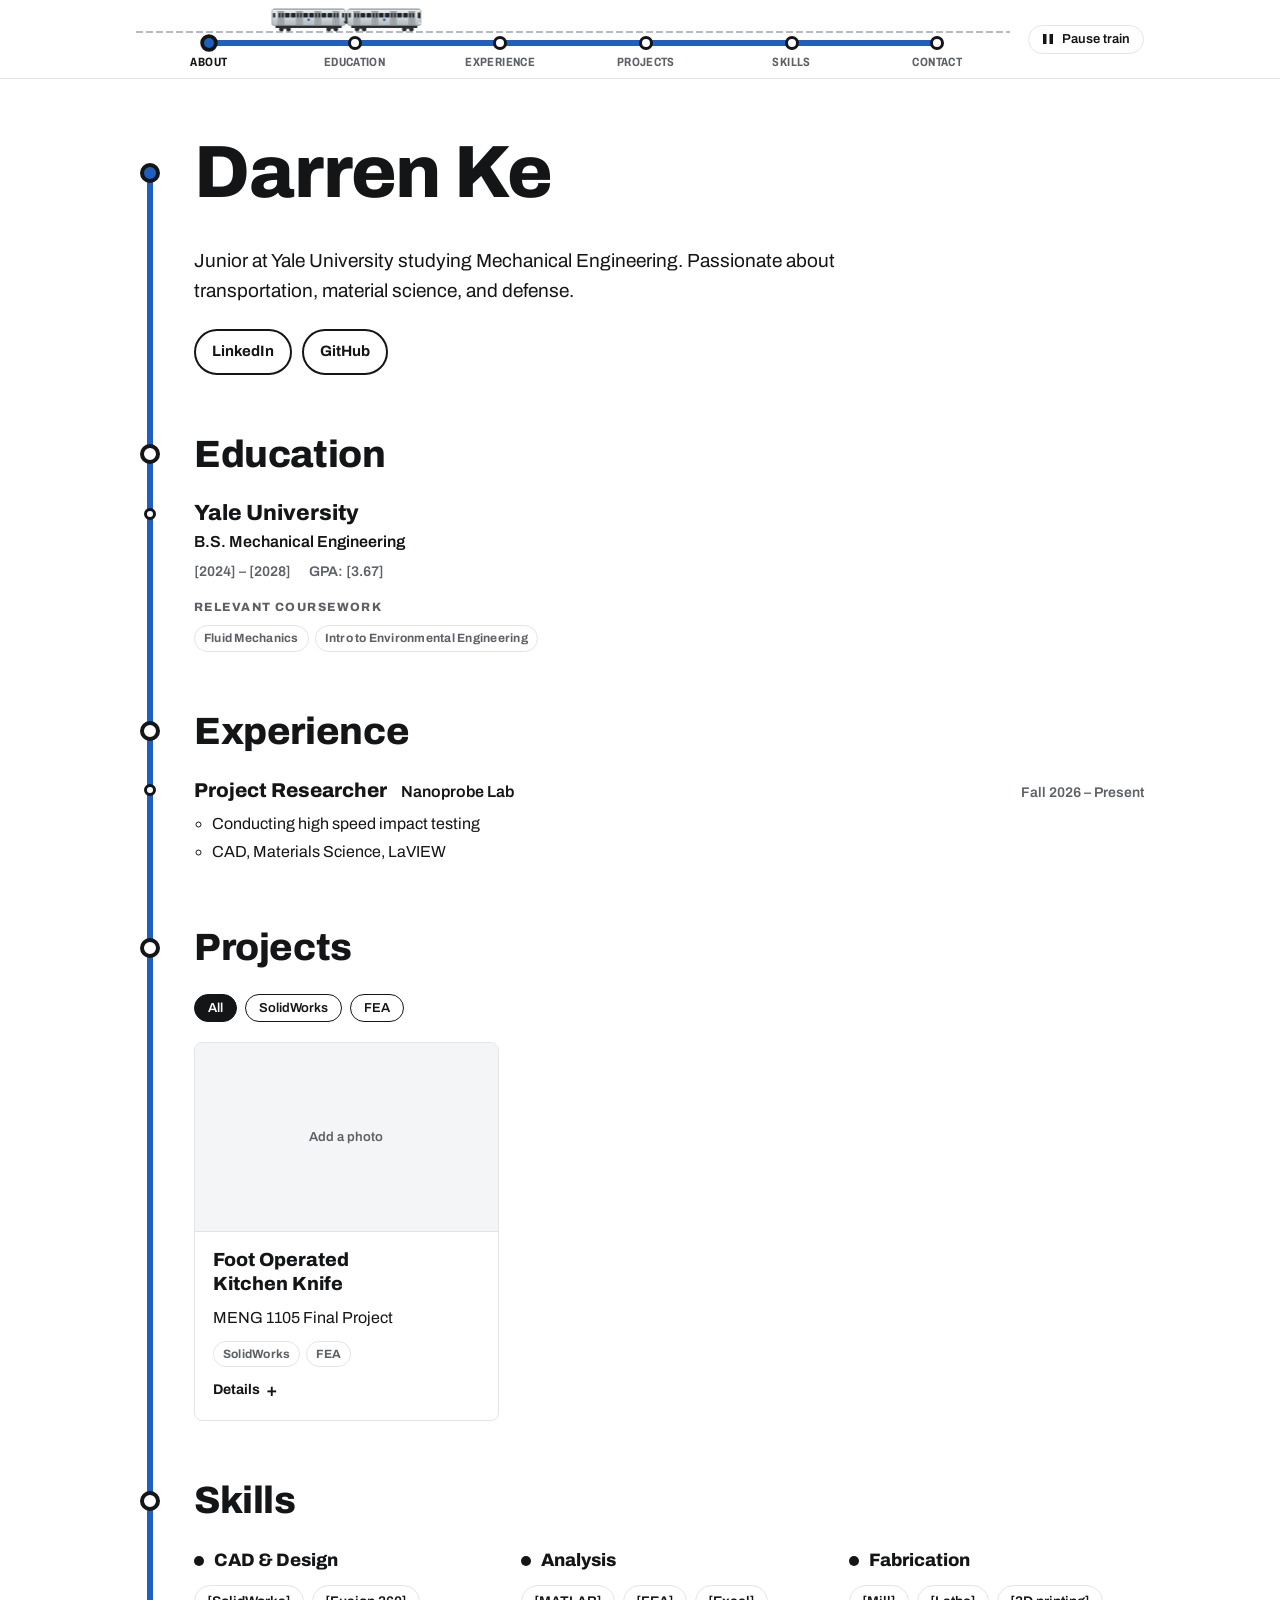
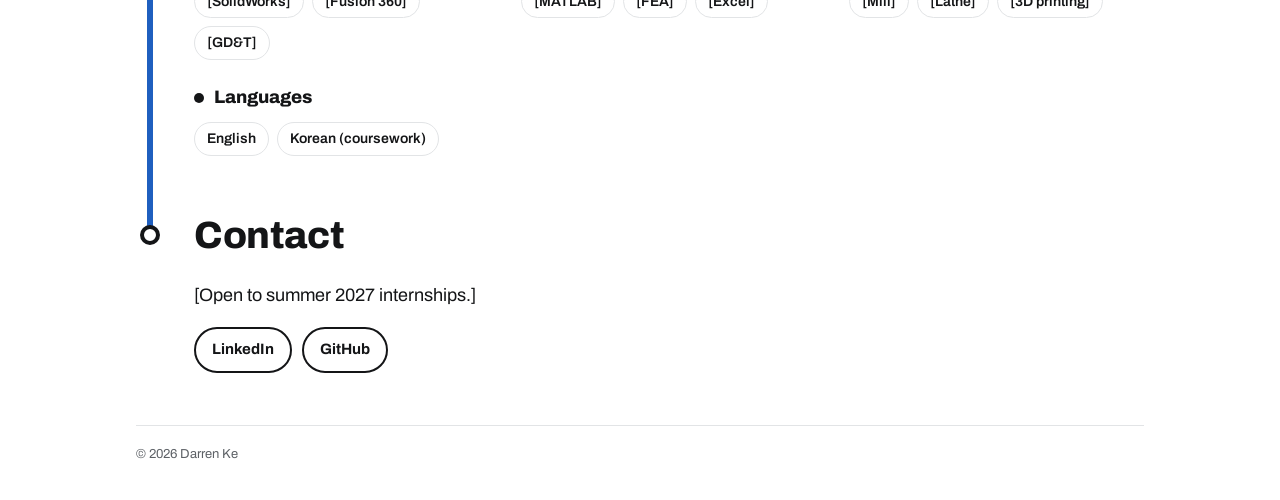
==== commit c58420d7: "Modify meta description in index.html Updated meta description for the webpage." ====
--- a/index.html
+++ b/index.html
@@ -3,8 +3,6 @@
 <head>
 <meta charset="utf-8">
 <meta name="viewport" content="width=device-width, initial-scale=1, viewport-fit=cover">
-<!-- EDIT THESE TWO LINES ONCE: this is what shows in browser tabs, search results and link previews -->
-<meta name="description" content="[Your Name], mechanical engineering student. Projects, experience and resume.">
 <link rel="preconnect" href="https://fonts.googleapis.com">
 <link rel="preconnect" href="https://fonts.gstatic.com" crossorigin>
 <link rel="stylesheet" href="https://fonts.googleapis.com/css2?family=Archivo:wdth,wght@62..125,400..900&display=swap">
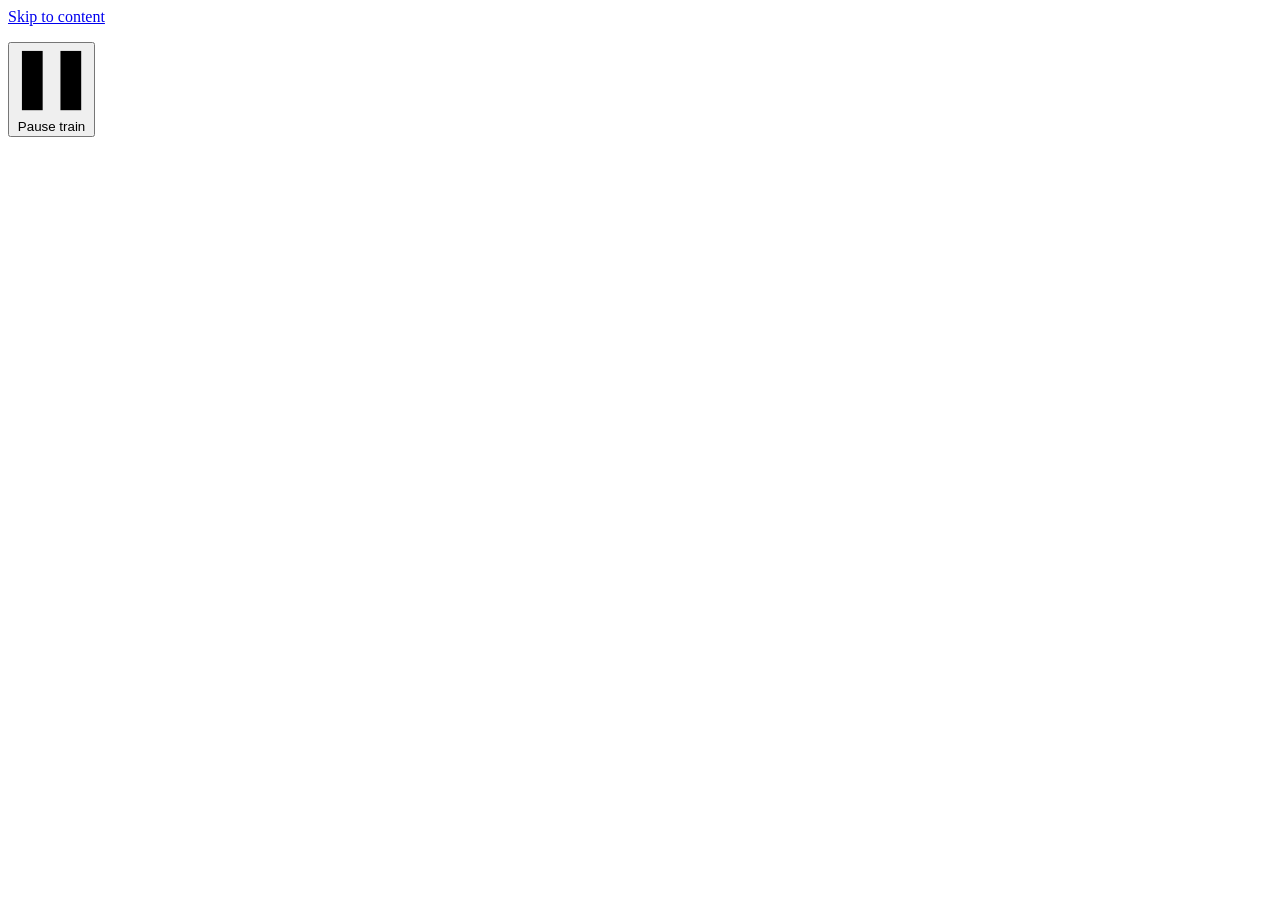
==== commit 73c452b3: "Add files via upload" ====
--- a/index.html
+++ b/index.html
@@ -3,158 +3,60 @@
 <head>
 <meta charset="utf-8">
 <meta name="viewport" content="width=device-width, initial-scale=1, viewport-fit=cover">
-<link rel="preconnect" href="https://fonts.googleapis.com">
-<link rel="preconnect" href="https://fonts.gstatic.com" crossorigin>
-<link rel="stylesheet" href="https://fonts.googleapis.com/css2?family=Archivo:wdth,wght@62..125,400..900&display=swap">
-<style>
-/* Layout: sticky strip map with a running train on top; below, one subway line runs down the left and every section heading is a station on it. Single light theme on white by choice. */
-:root{
-  --bg:#ffffff; --fg:#141517; --muted:#5d6166; --rule:#e2e4e6; --soft:#f4f5f6;
-  --line:#ee6a1f;
-  --steel-hi:#f3f5f6; --steel:#cfd4d8; --steel-lo:#b4babf; --steel-edge:#868c92; --door:#a3a9ae;
-  --glass:#1f252a; --under:#2a2d31; --lit:#fbf3d6; --lamp:#fff6d8;
-  --font:"Archivo","Helvetica Neue",Helvetica,Arial,sans-serif;
-  --max:1040px;
-  --indent:58px; --rail-x:14px;
-  color-scheme:light;
+<!-- What search engines and link previews show. Edit these if your name or focus changes. -->
+<title>Darren Ke | Mechanical Engineering at Yale</title>
+<meta name="description" content="Projects, research, experience and coursework from Darren Ke, a mechanical engineering student at Yale who designs and builds things, especially for transportation.">
+<meta name="author" content="Darren Ke">
+<link rel="canonical" href="https://darrenke.com/">
+<meta name="theme-color" content="#ffffff">
+<meta name="color-scheme" content="light">
+
+<meta property="og:type" content="profile">
+<meta property="og:site_name" content="Darren Ke">
+<meta property="og:title" content="Darren Ke | Mechanical Engineering at Yale">
+<meta property="og:description" content="Projects, research and experience from a Yale mechanical engineering student who designs and builds things, especially for transportation.">
+<meta property="og:url" content="https://darrenke.com/">
+<meta property="og:image" content="https://darrenke.com/assets/og.png">
+<meta property="og:image:width" content="1200">
+<meta property="og:image:height" content="630">
+<meta property="og:image:alt" content="Darren Ke, Mechanical Engineering, Yale University, on a blue subway line.">
+<meta property="profile:first_name" content="Darren">
+<meta property="profile:last_name" content="Ke">
+<meta name="twitter:card" content="summary_large_image">
+
+<link rel="icon" href="/favicon.ico" sizes="32x32">
+<link rel="icon" href="/favicon.svg" type="image/svg+xml">
+<link rel="apple-touch-icon" href="/apple-touch-icon.png">
+<link rel="manifest" href="/site.webmanifest">
+
+<link rel="preload" href="/assets/fonts/archivo-latin.woff2" as="font" type="font/woff2" crossorigin>
+<link rel="stylesheet" href="/assets/site.css">
+<script src="/assets/site.js" defer></script>
+<script src="/content.js" defer></script>
+
+<script type="application/ld+json">
+{
+  "@context": "https://schema.org",
+  "@type": "ProfilePage",
+  "url": "https://darrenke.com/",
+  "mainEntity": {
+    "@type": "Person",
+    "name": "Darren Ke",
+    "url": "https://darrenke.com/",
+    "email": "mailto:darren.ke@yale.edu",
+    "description": "Mechanical engineering student at Yale University.",
+    "affiliation": { "@type": "CollegeOrUniversity", "name": "Yale University", "url": "https://www.yale.edu/" },
+    "knowsAbout": ["Mechanical engineering", "Mechanical design", "CAD", "Manufacturing", "Materials science", "Rail transportation"],
+    "sameAs": ["https://www.linkedin.com/in/darrenke"]
+  }
 }
-*{box-sizing:border-box}
-html{scroll-behavior:smooth;background:var(--bg)}
-@media (prefers-reduced-motion: reduce){ html{scroll-behavior:auto} }
-body{margin:0;background:var(--bg);color:var(--fg);font-family:var(--font);font-size:16px;line-height:1.55}
-body::before{content:"";position:fixed;inset:0 0 auto;height:env(safe-area-inset-top,0px);z-index:30;background:var(--bg)}
-a{color:inherit}
-:focus-visible{outline:3px solid var(--line);outline-offset:2px;border-radius:4px}
-.wrap{max-width:var(--max);margin:0 auto;padding-left:max(16px, env(safe-area-inset-left,0px));padding-right:max(16px, env(safe-area-inset-right,0px))}
-
-/* ---------- Strip map header ---------- */
-.strip{position:sticky;top:env(safe-area-inset-top,0px);z-index:20;background:var(--bg);border-bottom:1px solid var(--rule)}
-.strip .wrap{display:grid;grid-template-columns:minmax(0,1fr) auto;gap:18px;align-items:center;padding-block:6px}
-.map{position:relative;height:66px;min-width:0;--n:6}
-.rails{position:absolute;left:0;right:0;top:25px;height:2px;background:repeating-linear-gradient(90deg,var(--steel-lo) 0 7px,transparent 7px 10px)}
-.route{position:absolute;top:34px;height:6px;left:calc(50% / var(--n));right:calc(50% / var(--n));background:var(--line);border-radius:3px}
-.train{position:absolute;top:0;left:0;width:150px;height:26px;will-change:transform;pointer-events:none}
-.train svg{display:block;width:100%;height:100%;overflow:visible}
-.train.flip svg{transform:scaleX(-1)}
-.t-body{fill:url(#steel);stroke:var(--steel-edge);stroke-width:.5}
-.t-roof{fill:var(--steel-lo)}
-.t-belt{stroke:var(--steel-lo);stroke-width:.35}
-.t-door{fill:var(--door);stroke:var(--steel-edge);stroke-width:.35;transition:fill .35s}
-.t-seam{stroke:var(--steel-edge);stroke-width:.35}
-.t-glass{fill:var(--glass);transition:fill .35s}
-.t-under{fill:var(--under)}
-.t-cab{fill:var(--glass)}
-.t-route{fill:var(--line)}
-.t-lamp{fill:var(--lamp)}
-.train.open .t-door{fill:var(--lit)}
-.train.open .t-door-glass{fill:var(--lit)}
-.stations{list-style:none;margin:0;padding:0;position:absolute;inset:0;display:flex}
-.stations li{flex:1;min-width:0}
-.station{display:flex;flex-direction:column;align-items:center;height:100%;padding-top:30px;text-decoration:none;color:var(--fg)}
-.station .dot{width:14px;height:14px;border-radius:50%;background:var(--bg);border:3px solid var(--fg);transition:transform .2s,background .2s}
-.station .name{margin-top:3px;font-size:12px;font-weight:700;letter-spacing:.03em;text-transform:uppercase;font-variation-settings:"wdth" 80;white-space:nowrap;overflow:hidden;text-overflow:ellipsis;max-width:100%;color:var(--muted)}
-.station .short{display:none}
-.station:hover .name{color:var(--fg)}
-.station[aria-current="true"] .dot{background:var(--line);transform:scale(1.25)}
-.station[aria-current="true"] .name{color:var(--fg)}
-.pause{display:inline-flex;align-items:center;gap:8px;border:1.5px solid var(--rule);background:var(--bg);color:var(--fg);border-radius:999px;padding:7px 13px;font:600 13px/1 var(--font);cursor:pointer}
-.pause:hover{border-color:var(--fg)}
-.pause svg{width:12px;height:12px;fill:currentColor}
-
-/* ---------- The line down the page ---------- */
-.line-col{position:relative;padding-left:var(--indent);padding-block:8px 24px}
-.rail{position:absolute;left:calc(var(--rail-x) - 3px);width:6px;top:0;bottom:0;background:var(--line);border-radius:3px}
-.has-dot{position:relative}
-.st-dot{position:absolute;left:calc(var(--rail-x) - var(--indent) - 10px);top:.52em;transform:translateY(-50%);width:20px;height:20px;border-radius:50%;background:var(--bg);border:4px solid var(--fg);transition:background .25s}
-.st-dot.on{background:var(--line)}
-.sm-dot{position:absolute;left:calc(var(--rail-x) - var(--indent) - 6px);top:.62em;transform:translateY(-50%);width:12px;height:12px;border-radius:50%;background:var(--bg);border:3px solid var(--fg)}
-
-h1,h2,h3{font-family:var(--font);text-wrap:balance}
-.stop{scroll-margin-top:calc(env(safe-area-inset-top,0px) + 92px);padding-top:60px}
-.stop.about{padding-top:48px}
-.stop h2{margin:0 0 26px;font-size:clamp(28px,4vw,38px);line-height:1.05;font-weight:800;letter-spacing:-.01em}
-
-/* About */
-.about h1{margin:0 0 12px;font-size:clamp(40px,7vw,74px);line-height:1.02;font-weight:800;letter-spacing:-.015em}
-.sub{display:flex;flex-wrap:wrap;gap:4px 12px;font-size:18px;font-weight:600;color:var(--muted)}
-.sub .sep{color:var(--rule)}
-.about p.bio{margin:24px 0 24px;max-width:62ch;font-size:19px;line-height:1.55;text-wrap:pretty}
-.actions{display:flex;flex-wrap:wrap;gap:10px}
-.btn{display:inline-flex;align-items:center;gap:8px;border:2px solid var(--fg);padding:9px 16px;border-radius:999px;font-weight:700;font-size:15px;text-decoration:none;color:var(--fg);background:transparent;cursor:pointer;font-family:var(--font)}
-.btn.primary,.btn:hover{background:var(--fg);color:var(--bg)}
-
-/* Experience */
-.jobs{list-style:none;margin:0;padding:0;display:grid;gap:28px}
-.jobs > li{min-width:0}
-.job-top{display:flex;flex-wrap:wrap;align-items:baseline;gap:2px 14px}
-.job-top h3{margin:0;font-size:20px;font-weight:800;line-height:1.25}
-.job-org{font-weight:600}
-.job-dates{margin-left:auto;color:var(--muted);font-size:14px;font-weight:600;font-variant-numeric:tabular-nums}
-.jobs ul,.card ul{margin:8px 0 0;padding-left:18px;max-width:70ch}
-.jobs ul li,.card ul li{margin:3px 0}
-
-/* Projects */
-.filters{display:flex;flex-wrap:wrap;gap:8px;margin-bottom:20px}
-.chip{border:1.5px solid var(--fg);background:transparent;color:var(--fg);border-radius:999px;padding:6px 13px;font:600 13px/1.1 var(--font);cursor:pointer}
-.chip[aria-pressed="true"]{background:var(--fg);color:var(--bg)}
-.cards{display:grid;grid-template-columns:repeat(auto-fill,minmax(min(100%,280px),1fr));gap:18px;align-items:start}
-.card{background:var(--bg);border:1px solid var(--rule);border-radius:8px;overflow:hidden;min-width:0}
-.media{aspect-ratio:16/10;max-width:100%;display:grid;place-items:center;background:var(--soft);color:var(--muted);font-size:13px;font-weight:600;border-bottom:1px solid var(--rule)}
-.media img{width:100%;height:100%;object-fit:cover;display:block}
-.card-body{padding:16px 18px 18px;display:grid;gap:10px}
-.card h3{margin:0;font-size:19px;line-height:1.25;font-weight:800}
-.card p{margin:0}
-.tags{display:flex;flex-wrap:wrap;gap:6px}
-.tag{font-size:12px;font-weight:700;letter-spacing:.02em;padding:3px 9px;border-radius:999px;border:1px solid var(--rule);color:var(--muted)}
-.card details summary{cursor:pointer;font-weight:700;font-size:14px;list-style:none;display:inline-flex;align-items:center;gap:6px}
-.card details summary::-webkit-details-marker{display:none}
-.card details summary::after{content:"+";font-size:18px;line-height:1}
-.card details[open] summary::after{content:"–"}
-.card .role{margin-top:8px;color:var(--muted);font-size:14px;font-weight:600}
-.card .plinks{display:flex;flex-wrap:wrap;gap:12px;margin-top:8px;font-weight:700;font-size:14px}
-.empty{color:var(--muted)}
-
-/* Skills */
-.skills{display:grid;grid-template-columns:repeat(auto-fill,minmax(min(100%,280px),1fr));gap:24px 32px}
-.skills h3{display:flex;align-items:center;gap:10px;margin:0 0 10px;font-size:18px;font-weight:800}
-.skills h3::before{content:"";width:10px;height:10px;border-radius:50%;background:var(--fg);flex:none}
-.skills ul{list-style:none;margin:0;padding:0;display:flex;flex-wrap:wrap;gap:8px}
-.skills li{padding:5px 12px;border-radius:999px;border:1px solid var(--rule);font-size:14px;font-weight:600}
-
-/* Education */
-.edu{display:grid;gap:26px}
-.edu h3{margin:0;font-size:22px;font-weight:800;line-height:1.25}
-.edu .deg{font-weight:600;margin-top:2px}
-.edu .meta{display:flex;flex-wrap:wrap;gap:6px 18px;color:var(--muted);font-weight:600;font-size:14px;margin-top:6px;font-variant-numeric:tabular-nums}
-.edu .lbl{margin:16px 0 8px;font-size:12px;font-weight:800;letter-spacing:.12em;text-transform:uppercase;color:var(--muted)}
-
-/* Contact */
-.contact p{margin:0 0 18px;font-size:18px;max-width:60ch}
-.email-row{display:flex;flex-wrap:wrap;align-items:center;gap:10px;margin-bottom:18px}
-.email{font-size:clamp(18px,3vw,24px);font-weight:800;user-select:all;overflow-wrap:anywhere}
-
-footer{padding-block:28px 36px;color:var(--muted);font-size:13px}
-footer .wrap > div{border-top:1px solid var(--rule);padding-top:18px}
-
-@media (max-width:760px){ .job-dates{margin-left:0;width:100%} }
-@media (max-width:600px){
-  :root{--indent:38px;--rail-x:9px}
-  .strip .wrap{gap:10px}
-  .pause .txt{display:none}
-  .pause{padding:9px}
-  .train{width:86px;height:15px;top:10px}
-  .station .long{display:none}
-  .station .short{display:inline}
-  .station .name{font-size:11px;letter-spacing:.01em}
-  .st-dot{width:18px;height:18px;border-width:3.5px;left:calc(var(--rail-x) - var(--indent) - 9px)}
-  .about p.bio{font-size:17px}
-}
-</style>
+</script>
 </head>
 <body>
+<a class="skip" href="#main">Skip to content</a>
 <header class="strip">
   <div class="wrap">
-    <nav class="map" id="map" aria-label="Site sections">
+    <nav class="map" id="map" aria-label="Sections">
       <div class="rails" aria-hidden="true"></div>
       <div class="route" aria-hidden="true"></div>
       <div class="train" id="train" aria-hidden="true"></div>
@@ -167,309 +69,20 @@
   </div>
 </header>
 
-<main class="wrap"><div class="line-col" id="col"><div class="rail" id="rail" aria-hidden="true"></div></div></main>
+<main class="wrap" id="main" tabindex="-1">
+  <div class="line-col" id="col">
+    <div class="rail" id="rail" aria-hidden="true"></div>
+    <noscript>
+      <section class="stop about">
+        <h1>Darren Ke</h1>
+        <p class="bio">Mechanical engineering student at Yale University.</p>
+        <p><a href="mailto:darren.ke@yale.edu">darren.ke@yale.edu</a> · <a href="https://www.linkedin.com/in/darrenke">LinkedIn</a></p>
+        <p class="empty">Turn on JavaScript to see projects, research and coursework.</p>
+      </section>
+    </noscript>
+  </div>
+</main>
 
-<footer><div class="wrap"><div id="foot"></div></div></footer>
-
-<!-- Loads content.js fresh every visit, so your edits show up right away -->
-<script>document.write('<script src="content.js?v=' + Date.now() + '"><\/script>');</script>
-<script>
-(function(){
-  "use strict";
-  var S = window.SITE;
-  var col = document.getElementById("col");
-  if (!S) { col.insertAdjacentHTML("beforeend", '<h1>content.js didn\'t load</h1><p>Check that content.js is uploaded next to index.html and has no missing commas or quote marks.</p>'); return; }
-
-  /* ---------- tiny element helper ---------- */
-  function h(tag, attrs){
-    var e = document.createElement(tag);
-    if (attrs) Object.keys(attrs).forEach(function(k){
-      var v = attrs[k];
-      if (v == null || v === false) return;
-      if (k === "class") e.className = v;
-      else e.setAttribute(k, v === true ? "" : v);
-    });
-    for (var i = 2; i < arguments.length; i++) add(e, arguments[i]);
-    return e;
-  }
-  function add(e, k){
-    if (k == null || k === false) return;
-    if (Array.isArray(k)) { k.forEach(function(x){ add(e, x); }); return; }
-    e.append(k.nodeType ? k : document.createTextNode(String(k)));
-  }
-  function ext(url){ return /^https?:/i.test(url) ? { target: "_blank", rel: "noopener" } : {}; }
-  function link(l, cls){ return h("a", Object.assign({ href: l.url, class: cls || null }, ext(l.url)), l.label); }
-  var arr = function(x){ return Array.isArray(x) ? x : []; };
-
-  if (S.lineColor) document.documentElement.style.setProperty("--line", S.lineColor);
-  if (S.name && S.name.indexOf("[") !== 0) document.title = S.name;
-
-  var stations = arr(S.stations), N = stations.length;
-  var bigDots = [];
-  function dot(){ var d = h("span", { class: "st-dot", "aria-hidden": "true" }); bigDots.push(d); return d; }
-  function small(){ return h("span", { class: "sm-dot", "aria-hidden": "true" }); }
-  function heading(st){ return h("h2", { class: "has-dot" }, dot(), st.label); }
-  function section(st, cls){ var s = h("section", { class: "stop " + (cls || ""), id: st.id }); for (var i = 2; i < arguments.length; i++) add(s, arguments[i]); return s; }
-
-  /* ---------- sections ---------- */
-  var R = {
-    about: function(st){
-      return section(st, "about",
-        h("h1", { class: "has-dot" }, dot(), S.name || ""),
-        h("div", { class: "sub" },
-          S.major ? h("span", null, S.major) : null,
-          S.school ? [h("span", { class: "sep", "aria-hidden": "true" }, "/"), h("span", null, S.school)] : null,
-          S.classOf ? [h("span", { class: "sep", "aria-hidden": "true" }, "/"), h("span", null, S.classOf)] : null),
-        S.bio ? h("p", { class: "bio" }, S.bio) : null,
-        h("div", { class: "actions" },
-          S.resumePdf ? h("a", { class: "btn primary", href: S.resumePdf, target: "_blank", rel: "noopener" }, "Resume (PDF)") : null,
-          arr(S.links).map(function(l){ return link(l, "btn"); })));
-    },
-
-    experience: function(st){
-      return section(st, "", heading(st), h("ol", { class: "jobs" }, arr(S.experience).map(function(j){
-        return h("li", null,
-          h("div", { class: "job-top" },
-            h("h3", { class: "has-dot" }, small(), j.title || ""),
-            h("span", { class: "job-org" }, j.org || ""),
-            h("span", { class: "job-dates" }, j.dates || "")),
-          arr(j.points).length ? h("ul", null, arr(j.points).map(function(p){ return h("li", null, p); })) : null);
-      })));
-    },
-
-    projects: function(st){
-      var projects = arr(S.projects), tags = [];
-      projects.forEach(function(p){ arr(p.tags).forEach(function(t){ if (tags.indexOf(t) < 0) tags.push(t); }); });
-      var cards = projects.map(function(p){
-        var det = (arr(p.points).length || p.role || arr(p.links).length) ? h("details", null,
-          h("summary", null, "Details"),
-          p.role ? h("div", { class: "role" }, p.role) : null,
-          arr(p.points).length ? h("ul", null, arr(p.points).map(function(x){ return h("li", null, x); })) : null,
-          arr(p.links).length ? h("div", { class: "plinks" }, arr(p.links).map(function(l){ return link(l); })) : null) : null;
-        var card = h("article", { class: "card" },
-          h("div", { class: "media" }, p.image ? h("img", { src: p.image, alt: p.title || "", loading: "lazy" }) : "Add a photo"),
-          h("div", { class: "card-body" },
-            h("h3", null, p.title || ""),
-            p.summary ? h("p", null, p.summary) : null,
-            arr(p.tags).length ? h("div", { class: "tags" }, arr(p.tags).map(function(t){ return h("span", { class: "tag" }, t); })) : null,
-            det));
-        card._tags = arr(p.tags);
-        return card;
-      });
-      var filters = null;
-      if (tags.length > 1) {
-        var chips = [];
-        var mk = function(label, val){
-          var b = h("button", { class: "chip", type: "button", "aria-pressed": val === null ? "true" : "false" }, label);
-          b.addEventListener("click", function(){
-            chips.forEach(function(c){ c.setAttribute("aria-pressed", c === b ? "true" : "false"); });
-            cards.forEach(function(c){ c.hidden = val !== null && c._tags.indexOf(val) < 0; });
-          });
-          chips.push(b); return b;
-        };
-        filters = h("div", { class: "filters", role: "group", "aria-label": "Filter projects by skill" }, mk("All", null), tags.map(function(t){ return mk(t, t); }));
-      }
-      return section(st, "", heading(st), filters, projects.length ? h("div", { class: "cards" }, cards) : h("p", { class: "empty" }, "Projects coming soon."));
-    },
-
-    skills: function(st){
-      return section(st, "", heading(st), h("div", { class: "skills" }, arr(S.skills).map(function(g){
-        return h("div", null, h("h3", null, g.group || ""), h("ul", null, arr(g.items).map(function(x){ return h("li", null, x); })));
-      })));
-    },
-
-    education: function(st){
-      return section(st, "", heading(st), h("div", { class: "edu" }, arr(S.education).map(function(e){
-        return h("div", null,
-          h("h3", { class: "has-dot" }, small(), e.school || ""),
-          h("div", { class: "deg" }, e.degree || ""),
-          h("div", { class: "meta" }, e.dates ? h("span", null, e.dates) : null, arr(e.details).map(function(d){ return h("span", null, d); })),
-          arr(e.courses).length ? [h("div", { class: "lbl" }, "Relevant coursework"),
-            h("div", { class: "tags" }, arr(e.courses).map(function(c){ return h("span", { class: "tag" }, c); }))] : null);
-      })));
-    },
-
-    contact: function(st){
-      var email = h("span", { class: "email" }, S.email || "");
-      var copy = h("button", { class: "btn", type: "button" }, "Copy email");
-      copy.addEventListener("click", function(){
-        var reset = function(ms){ setTimeout(function(){ copy.textContent = "Copy email"; }, ms); };
-        var fallback = function(){
-          var r = document.createRange(); r.selectNodeContents(email);
-          var s = window.getSelection(); s.removeAllRanges(); s.addRange(r);
-          copy.textContent = "Selected. Press Ctrl+C"; reset(2600);
-        };
-        try { navigator.clipboard.writeText(S.email || "").then(function(){ copy.textContent = "Copied"; reset(1800); }, fallback); } catch (e) { fallback(); }
-      });
-      return section(st, "contact", heading(st),
-        S.contactNote ? h("p", null, S.contactNote) : null,
-        S.email ? h("div", { class: "email-row" }, email, copy) : null,
-        h("div", { class: "actions" }, arr(S.links).map(function(l){ return link(l, "btn"); })));
-    }
-  };
-
-  /* ---------- build ---------- */
-  var list = document.getElementById("stations"), map = document.getElementById("map");
-  map.style.setProperty("--n", N);
-  var anchors = [], sections = [], sectionDots = [];
-  stations.forEach(function(st){
-    var a = h("a", { class: "station", href: "#" + st.id, "aria-current": "false" },
-      h("span", { class: "dot", "aria-hidden": "true" }),
-      h("span", { class: "name" }, h("span", { class: "long" }, st.label), h("span", { class: "short", "aria-hidden": "true" }, st.short || st.label)));
-    list.append(h("li", null, a)); anchors.push(a);
-    var before = bigDots.length;
-    var sec = R[st.id] ? R[st.id](st) : section(st, "", heading(st));
-    col.append(sec); sections.push(sec);
-    sectionDots.push(bigDots[before] || null);
-  });
-  document.getElementById("foot").textContent = "© " + new Date().getFullYear() + " " + (S.name || "");
-
-  /* ---------- rail: runs from the first station dot to the last ---------- */
-  var rail = document.getElementById("rail");
-  function sizeRail(){
-    if (!bigDots.length) { rail.hidden = true; return; }
-    var cr = col.getBoundingClientRect();
-    var f = bigDots[0].getBoundingClientRect(), l = bigDots[bigDots.length - 1].getBoundingClientRect();
-    rail.style.top = (f.top + f.height / 2 - cr.top) + "px";
-    rail.style.bottom = (cr.bottom - (l.top + l.height / 2)) + "px";
-  }
-
-  /* ---------- the train (stainless subway cars) ---------- */
-  var train = document.getElementById("train");
-  function car(x, lead){
-    var L = 62, s = "";
-    s += '<rect class="t-under" x="' + (x + 3) + '" y="16" width="' + (L - 6) + '" height="2.6"/>';
-    [[x + 6, x + 16], [x + 46, x + 56]].forEach(function(t){
-      s += '<rect class="t-under" x="' + t[0] + '" y="17.6" width="' + (t[1] - t[0]) + '" height="1.6" rx=".8"/>';
-      s += '<circle class="t-under" cx="' + (t[0] + 2) + '" cy="19.6" r="1.9"/><circle class="t-under" cx="' + (t[1] - 2) + '" cy="19.6" r="1.9"/>';
-    });
-    s += '<rect class="t-roof" x="' + (x + 1) + '" y="2" width="' + (L - 2) + '" height="2" rx="1"/>';
-    s += '<rect class="t-body" x="' + x + '" y="3" width="' + L + '" height="13.4" rx="1.2"/>';
-    s += '<line class="t-belt" x1="' + (x + .5) + '" y1="5" x2="' + (x + L - .5) + '" y2="5"/>';
-    s += '<line class="t-belt" x1="' + (x + .5) + '" y1="13.6" x2="' + (x + L - .5) + '" y2="13.6"/>';
-    var centers = [7.75, 23.25, 38.75, 54.25];
-    centers.forEach(function(c){
-      var cx = x + c;
-      s += '<rect class="t-door" x="' + (cx - 2.6) + '" y="4.4" width="5.2" height="11.6"/>';
-      s += '<rect class="t-glass t-door-glass" x="' + (cx - 2.1) + '" y="6" width="1.6" height="3.8" rx=".3"/>';
-      s += '<rect class="t-glass t-door-glass" x="' + (cx + .5) + '" y="6" width="1.6" height="3.8" rx=".3"/>';
-      s += '<line class="t-seam" x1="' + cx + '" y1="4.4" x2="' + cx + '" y2="16"/>';
-    });
-    for (var k = 0; k < 3; k++) {
-      var a = x + centers[k] + 3.2, b = x + centers[k + 1] - 3.2, w = (b - a - 1) / 2;
-      s += '<rect class="t-glass" x="' + a + '" y="6" width="' + w + '" height="3.8" rx=".4"/>';
-      s += '<rect class="t-glass" x="' + (a + w + 1) + '" y="6" width="' + w + '" height="3.8" rx=".4"/>';
-    }
-    s += '<circle class="t-route" cx="' + (x + 31) + '" cy="11.6" r="1.1"/>';
-    s += '<rect class="t-cab" x="' + (x + .9) + '" y="6" width="1.8" height="3.8" rx=".3"/>';
-    if (lead) {
-      s += '<rect class="t-cab" x="' + (x + L - 2.6) + '" y="5.4" width="2.2" height="5" rx=".4"/>';
-      s += '<circle class="t-lamp" cx="' + (x + L - .9) + '" cy="14.6" r=".8"/>';
-    } else {
-      s += '<rect class="t-cab" x="' + (x + L - 2.7) + '" y="6" width="1.8" height="3.8" rx=".3"/>';
-    }
-    return s;
-  }
-  train.innerHTML = '<svg viewBox="0 0 126 22" xmlns="http://www.w3.org/2000/svg">' +
-    '<defs><linearGradient id="steel" x1="0" y1="0" x2="0" y2="1"><stop offset="0" style="stop-color:var(--steel-hi)"/><stop offset=".55" style="stop-color:var(--steel)"/><stop offset="1" style="stop-color:var(--steel-lo)"/></linearGradient></defs>' +
-    car(0, false) +
-    '<rect class="t-under" x="62" y="6" width="2" height="9"/><rect class="t-under" x="61" y="13" width="4" height="1.4"/>' +
-    car(64, true) + '</svg>';
-
-  /* ---------- train motion ---------- */
-  var pauseBtn = document.getElementById("pause");
-  var reduce = window.matchMedia("(prefers-reduced-motion: reduce)");
-  var T = { x: 0, v: 0, at: 0, target: 0, dir: 1, face: 1, dwellUntil: 0, held: false, paused: false, last: 0, active: -1 };
-  var C = [], W = 0, TW = 150;
-  try { T.paused = localStorage.getItem("trainPaused") === "1"; } catch (e) {}
-
-  function measure(){
-    var mr = map.getBoundingClientRect(), oldW = W;
-    W = mr.width; TW = train.offsetWidth || 150;
-    C = anchors.map(function(a){ var d = a.querySelector(".dot").getBoundingClientRect(); return d.left + d.width / 2 - mr.left; });
-    if (oldW && W) T.x = T.x * (W / oldW);
-    sizeRail();
-  }
-  function xFor(i){ return Math.max(0, Math.min(W - TW, C[i] - TW / 2)); }
-  function place(){ train.style.transform = "translateX(" + T.x.toFixed(1) + "px)"; train.classList.toggle("flip", T.face < 0); }
-  function doors(open){ train.classList.toggle("open", open); }
-  function arrive(now){
-    T.at = T.target; T.x = xFor(T.at); T.v = 0; place(); doors(true);
-    T.dwellUntil = now + (T.held ? 6500 : 2400); T.held = false;
-  }
-  function pickNext(){
-    if (T.at + T.dir > N - 1 || T.at + T.dir < 0) T.dir = -T.dir;
-    T.target = T.at + T.dir;
-  }
-  function dispatch(i){
-    if (N < 2) return;
-    T.target = i; T.held = true; T.dwellUntil = 0; doors(false);
-    if (i > T.at) T.dir = 1; else if (i < T.at) T.dir = -1;
-    if (reduce.matches || T.paused) { T.at = i; T.x = xFor(i); place(); }
-  }
-  function frame(now){
-    requestAnimationFrame(frame);
-    var dt = T.last ? Math.min(0.05, (now - T.last) / 1000) : 0; T.last = now;
-    if (T.paused || reduce.matches || N < 2 || !W) return;
-    if (now < T.dwellUntil) return;
-    if (train.classList.contains("open")) { doors(false); pickNext(); }
-    var d = xFor(T.target) - T.x, s = d >= 0 ? 1 : -1;
-    var vmax = Math.max(70, W * 0.16), a = vmax * 1.3;
-    if (Math.abs(d) < 0.8) { arrive(now); return; }
-    if (s !== T.face) { T.face = s; T.v = 0; }
-    if (Math.abs(d) <= (T.v * T.v) / (2 * a) + 1) T.v = Math.max(8, T.v - a * dt);
-    else T.v = Math.min(vmax, T.v + a * dt);
-    var step = s * T.v * dt;
-    if (Math.abs(step) >= Math.abs(d)) step = d;
-    T.x += step; place();
-  }
-  function setPaused(p){
-    T.paused = p;
-    pauseBtn.setAttribute("aria-pressed", p ? "true" : "false");
-    pauseBtn.setAttribute("aria-label", p ? "Resume train" : "Pause train");
-    pauseBtn.querySelector(".txt").textContent = p ? "Resume train" : "Pause train";
-    pauseBtn.querySelector("svg").innerHTML = p ? '<path d="M2 1l9 5-9 5z"/>' : '<rect x="1" y="1" width="3.5" height="10"/><rect x="7.5" y="1" width="3.5" height="10"/>';
-    if (!p) { T.last = 0; T.dwellUntil = 0; }
-    try { localStorage.setItem("trainPaused", p ? "1" : "0"); } catch (e) {}
-  }
-  pauseBtn.addEventListener("click", function(){ setPaused(!T.paused); });
-
-  /* ---------- active station (map + page) ---------- */
-  function setActive(i){
-    if (T.active === i) return;
-    T.active = i;
-    anchors.forEach(function(a, k){ a.setAttribute("aria-current", k === i ? "true" : "false"); });
-    sectionDots.forEach(function(d, k){ if (d) d.classList.toggle("on", k === i); });
-  }
-  var scrollTimer = null;
-  anchors.forEach(function(a, i){ a.addEventListener("click", function(){ setActive(i); dispatch(i); }); });
-  if ("IntersectionObserver" in window) {
-    var io = new IntersectionObserver(function(entries){
-      entries.forEach(function(en){
-        if (!en.isIntersecting) return;
-        var i = sections.indexOf(en.target);
-        if (i < 0 || i === T.active) return;
-        setActive(i);
-        clearTimeout(scrollTimer);
-        scrollTimer = setTimeout(function(){ dispatch(i); }, 350);
-      });
-    }, { rootMargin: "-35% 0px -60% 0px" });
-    sections.forEach(function(s){ io.observe(s); });
-  }
-
-  /* ---------- start ---------- */
-  measure();
-  var start = Math.max(0, stations.findIndex(function(s){ return "#" + s.id === location.hash; }));
-  setActive(start);
-  T.at = start; T.x = xFor(start); place();
-  T.dir = start >= N - 1 ? -1 : 1; T.target = T.at;
-  doors(true); T.dwellUntil = performance.now() + 1200;
-  setPaused(T.paused);
-  requestAnimationFrame(frame);
-  window.addEventListener("resize", function(){ measure(); if (T.paused || reduce.matches) { T.x = xFor(T.at); place(); } });
-  if (document.fonts && document.fonts.ready) document.fonts.ready.then(function(){ measure(); place(); });
-  col.addEventListener("toggle", sizeRail, true);
-})();
-</script>
+<footer><div class="wrap"><div class="foot" id="foot"></div></div></footer>
 </body>
 </html>
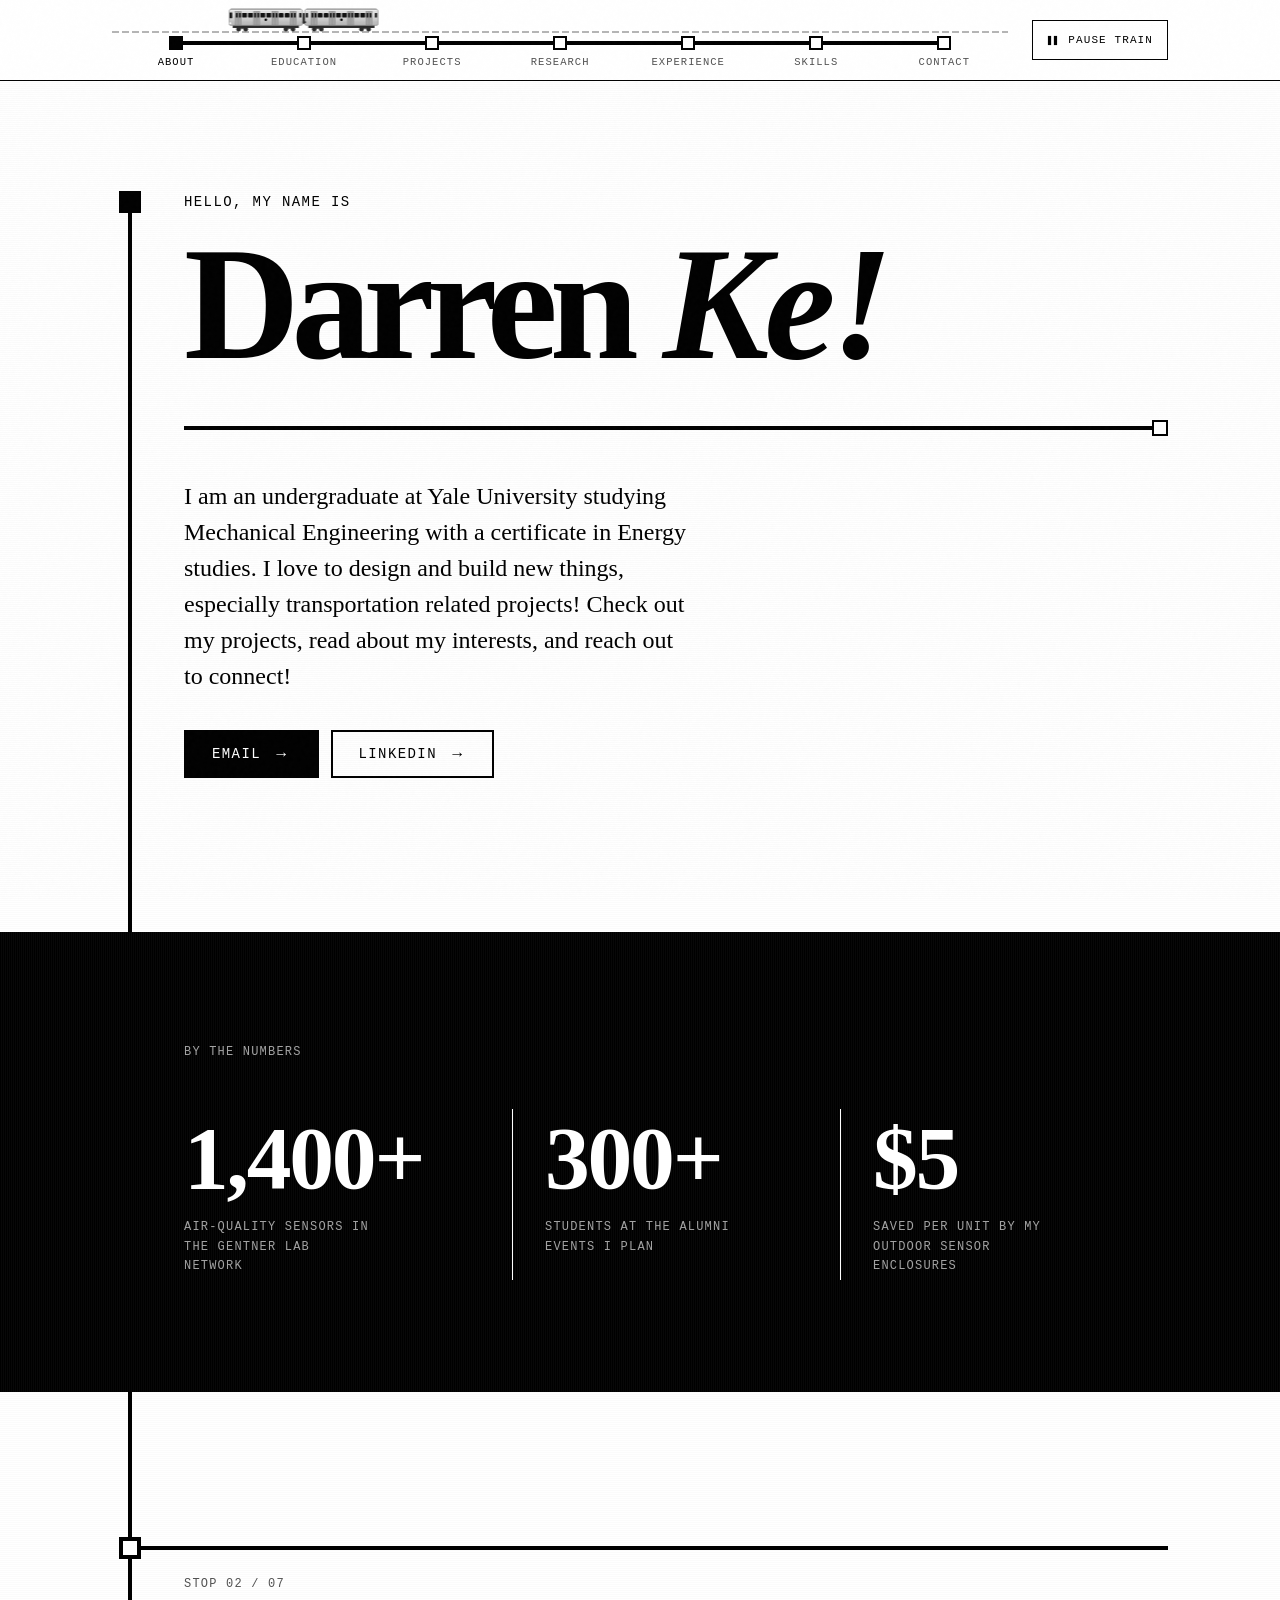
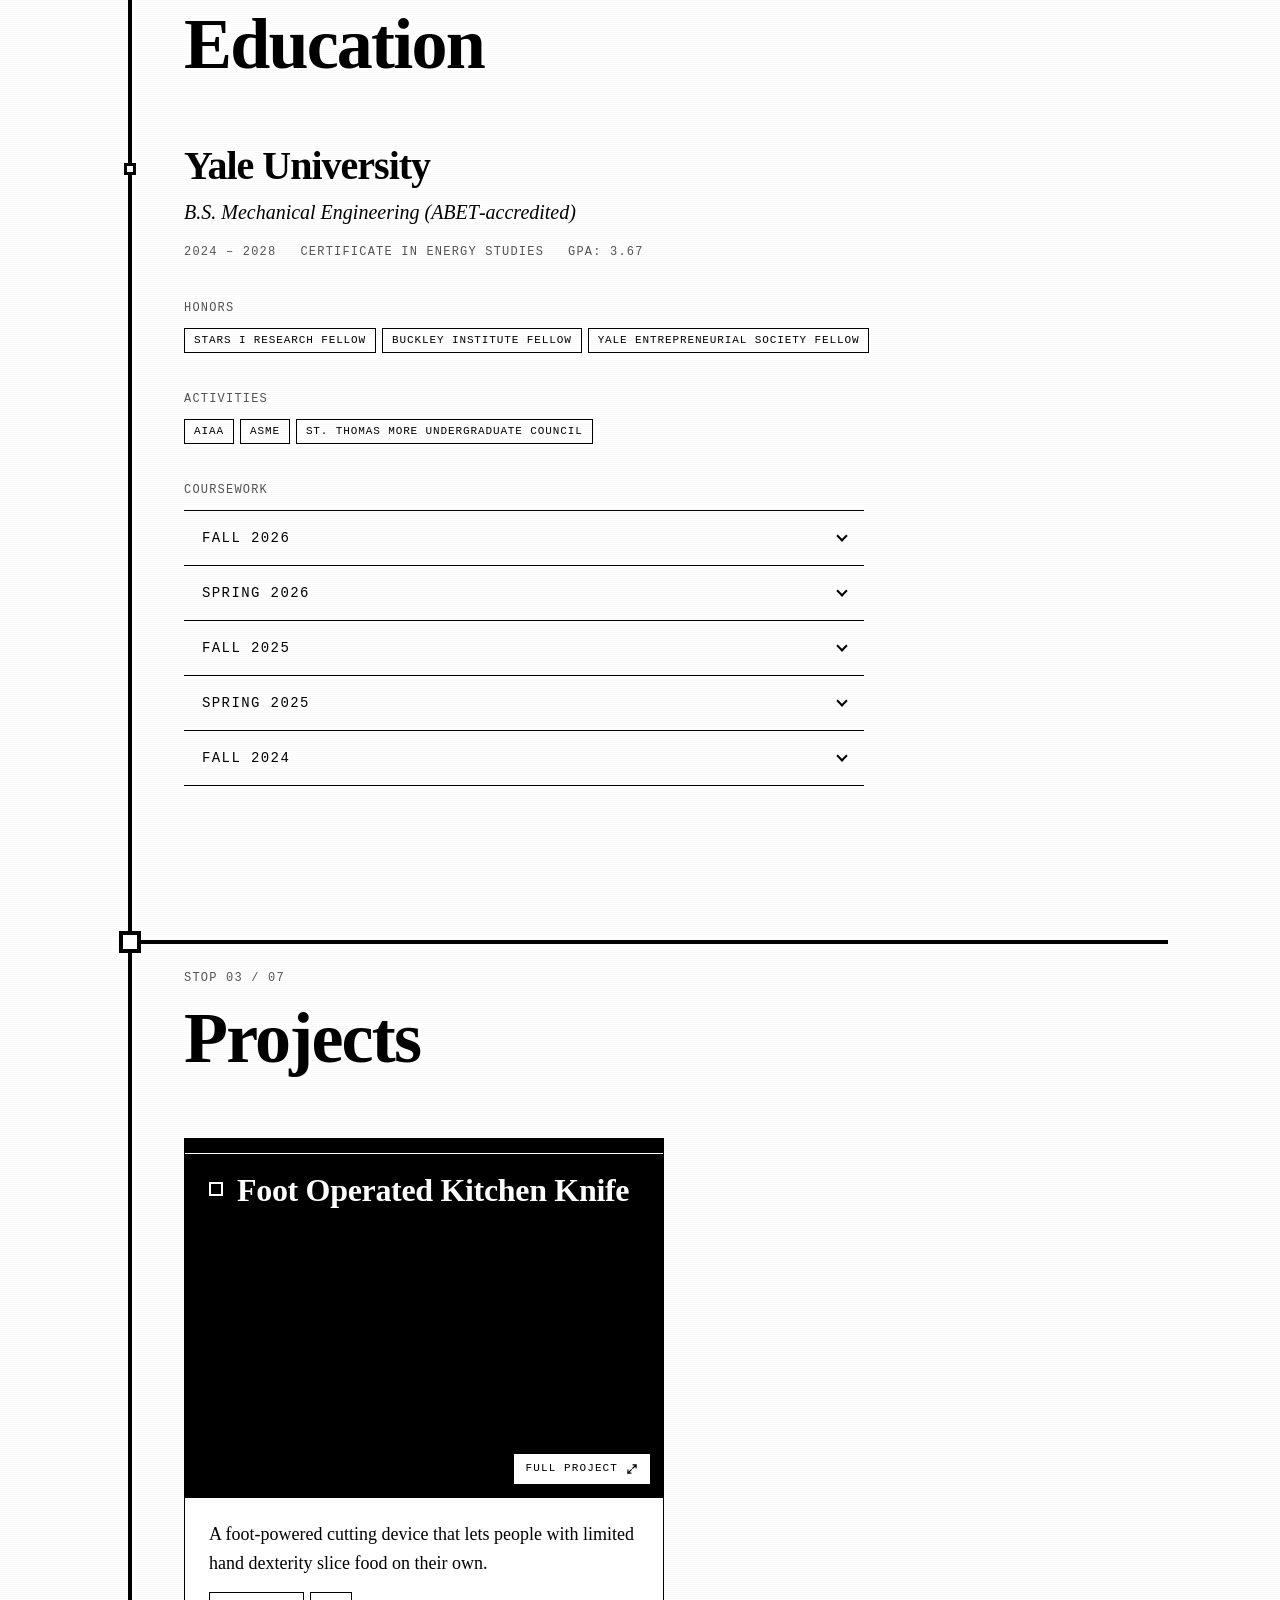
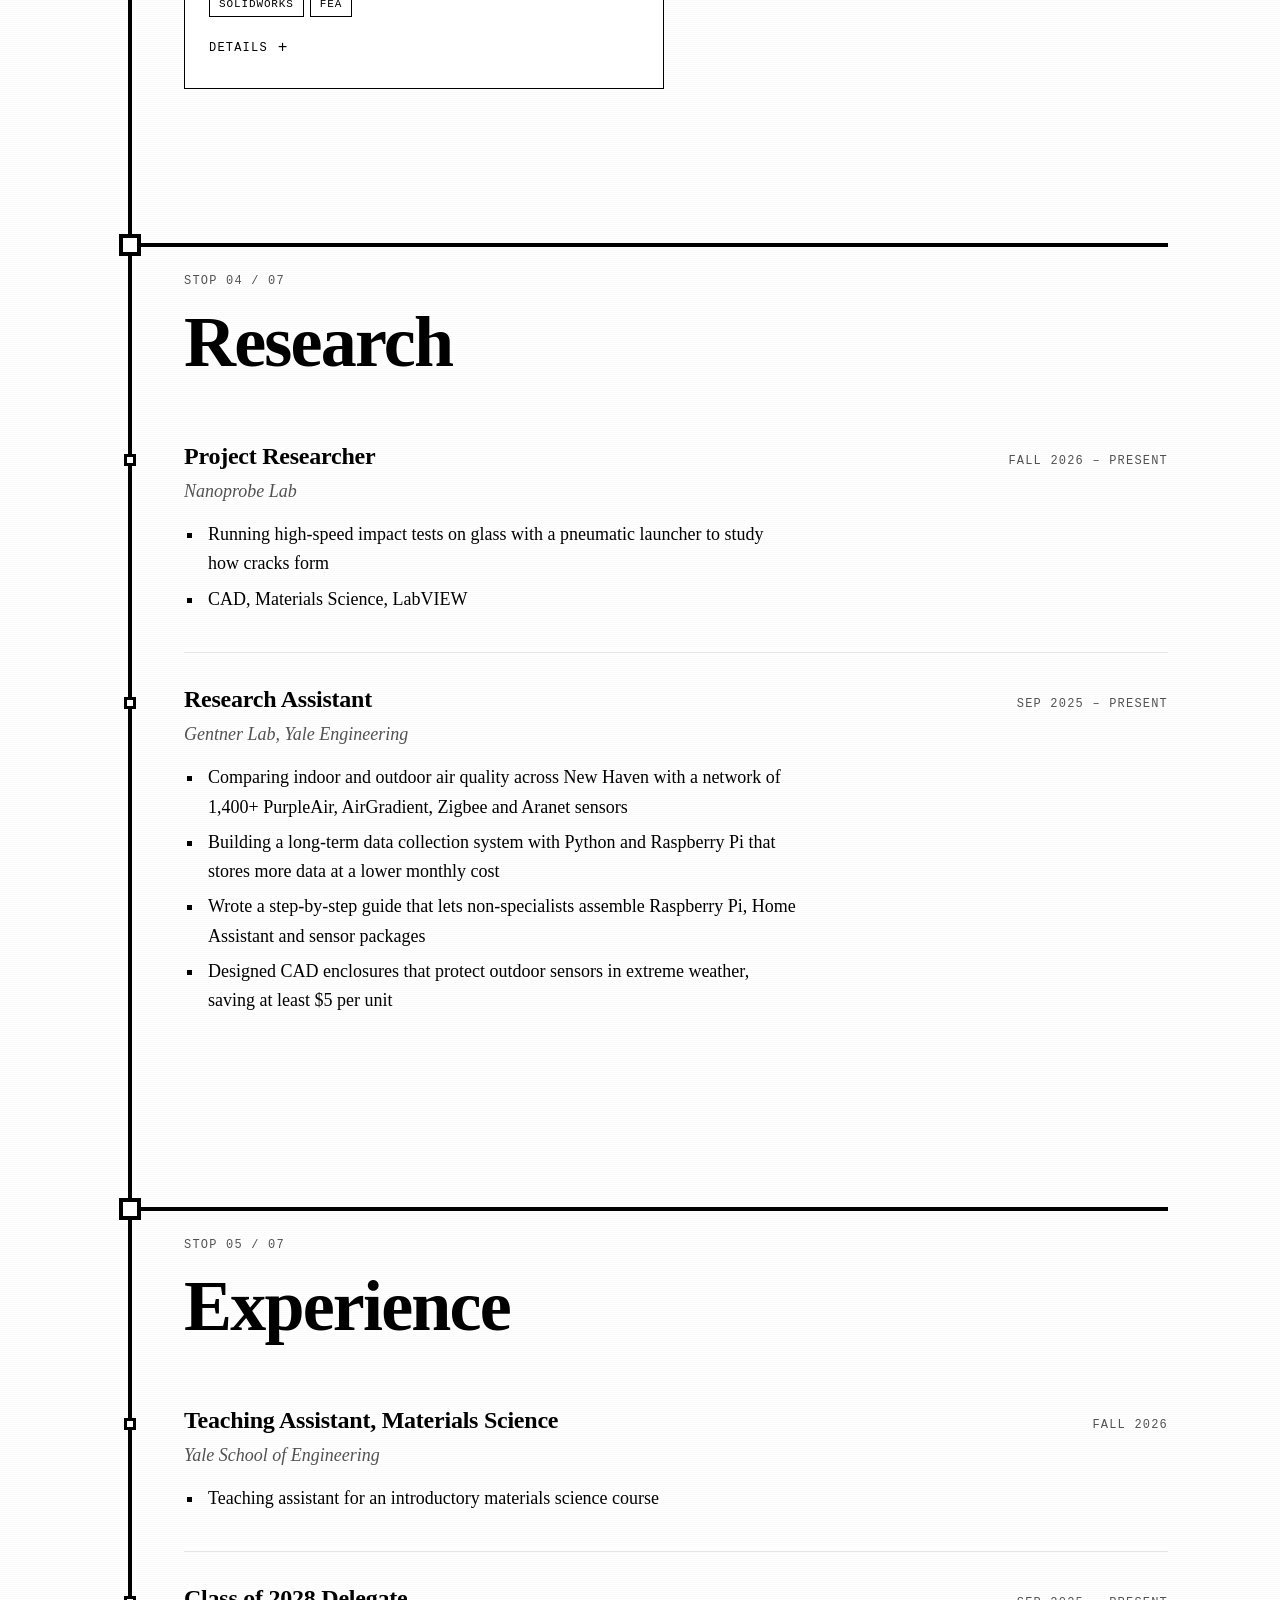
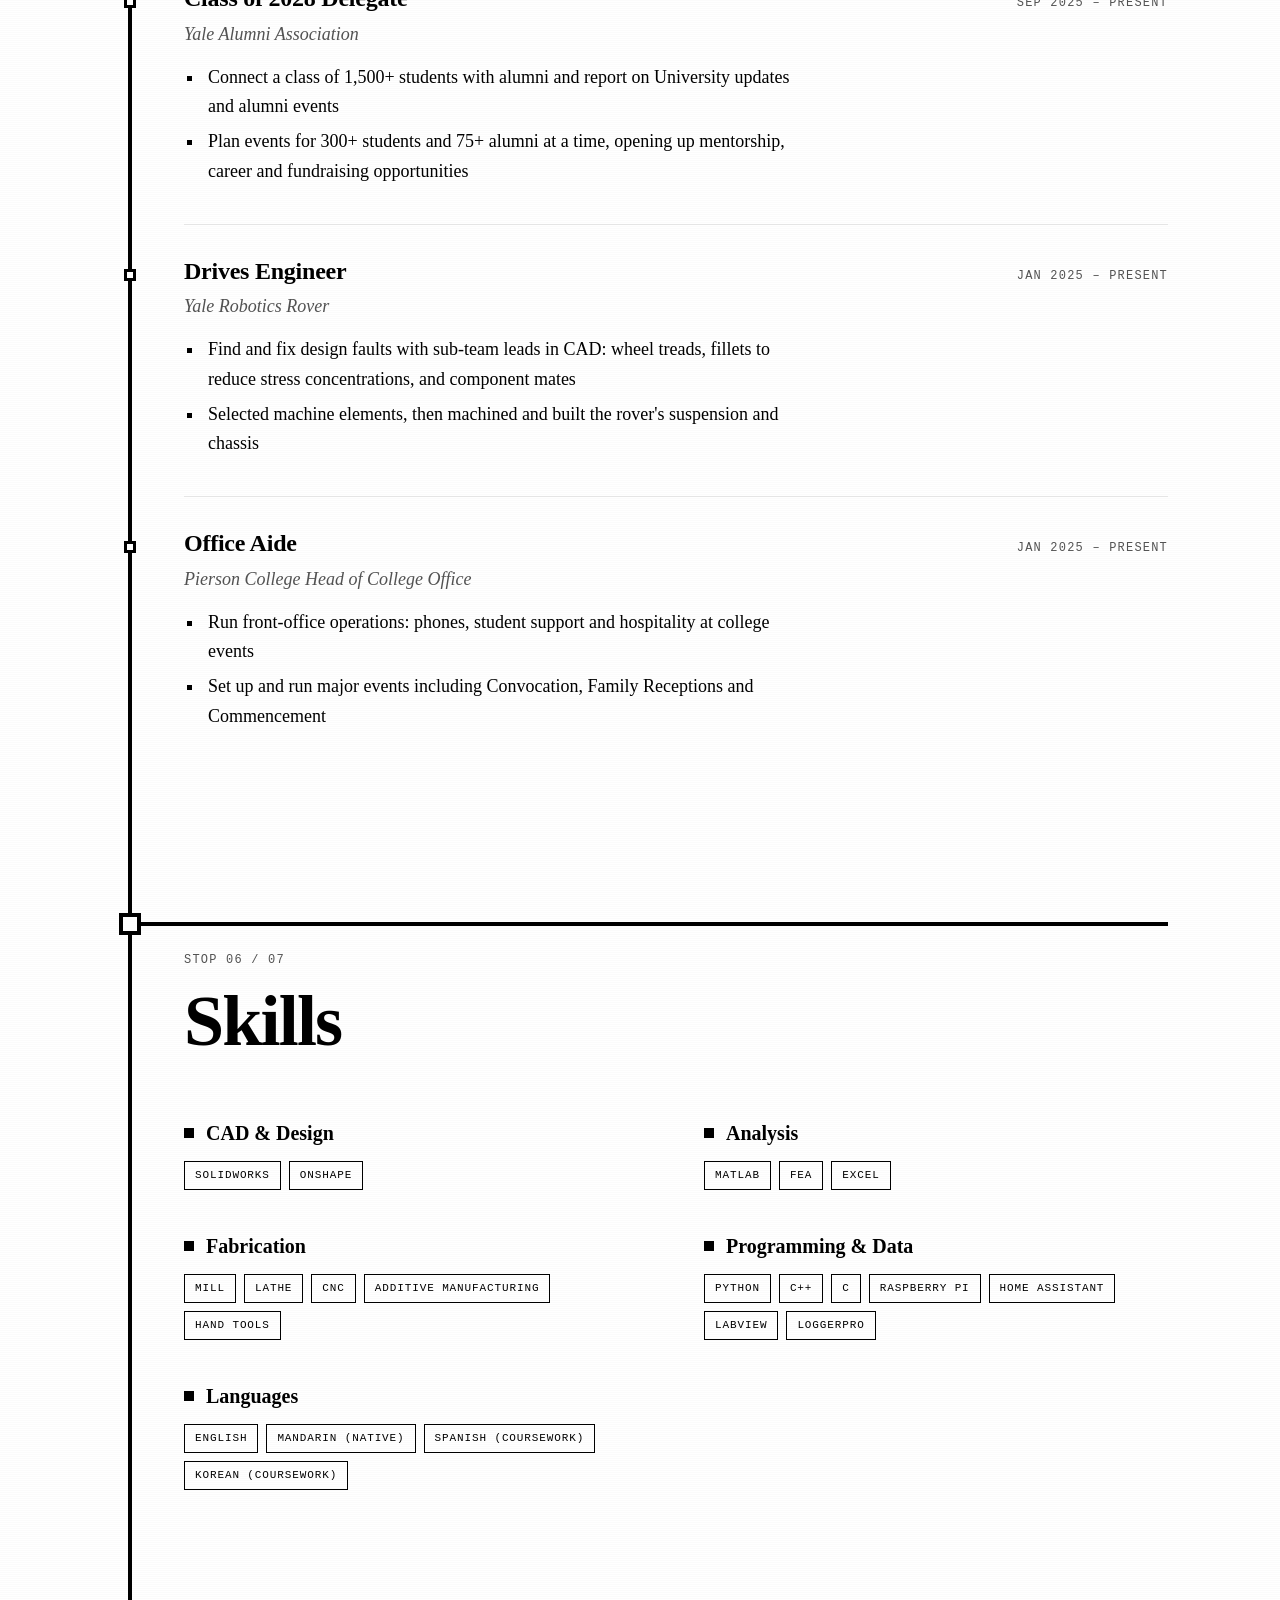
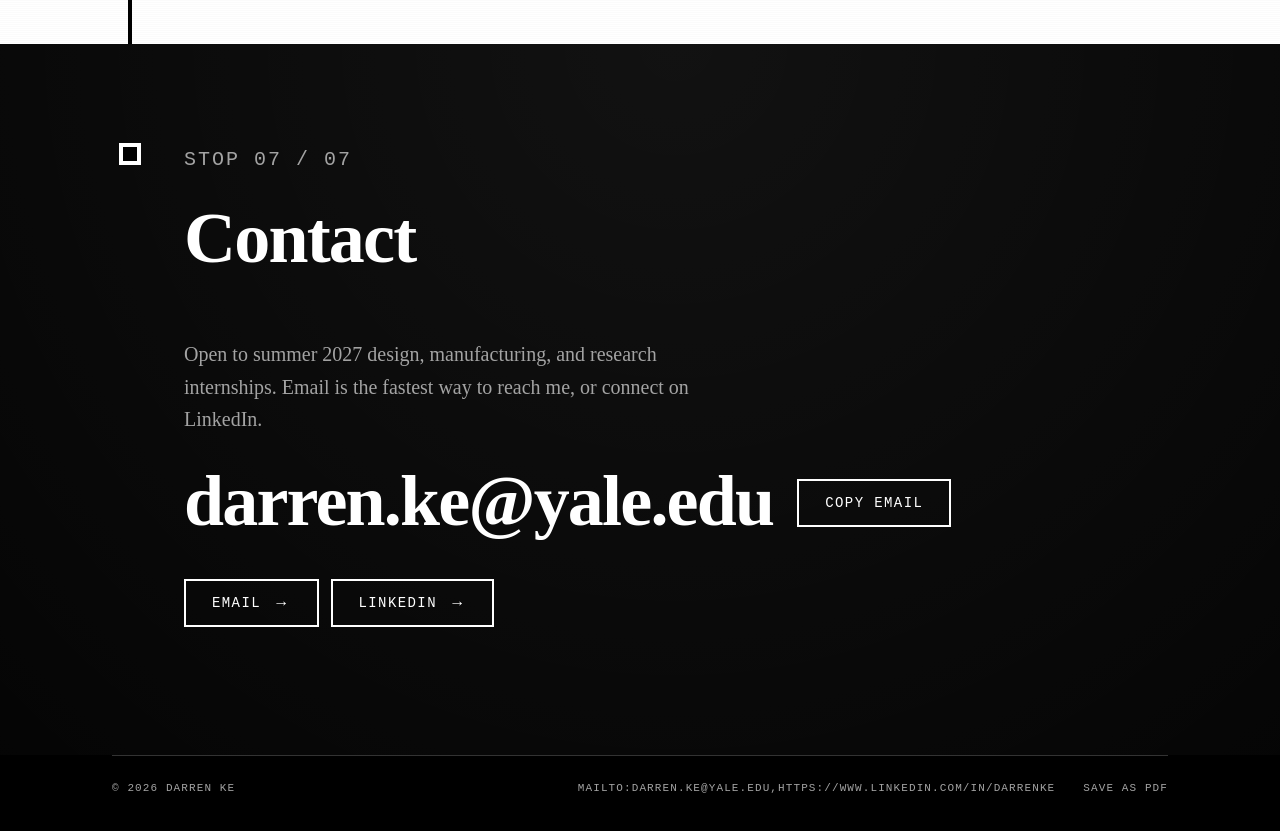
==== commit 0b04542e: "Redesign in Minimalist Monochrome Black, white and type only: Playfair Display, Source Serif 4 and J" ====
--- a/index.html
+++ b/index.html
@@ -19,7 +19,7 @@
 <meta property="og:image" content="https://darrenke.com/assets/og.png">
 <meta property="og:image:width" content="1200">
 <meta property="og:image:height" content="630">
-<meta property="og:image:alt" content="Darren Ke, Mechanical Engineering, Yale University, on a blue subway line.">
+<meta property="og:image:alt" content="Darren Ke, Mechanical Engineering, Yale University, set in black serif type beside a black subway line.">
 <meta property="profile:first_name" content="Darren">
 <meta property="profile:last_name" content="Ke">
 <meta name="twitter:card" content="summary_large_image">
@@ -29,7 +29,9 @@
 <link rel="apple-touch-icon" href="/apple-touch-icon.png">
 <link rel="manifest" href="/site.webmanifest">
 
-<link rel="preload" href="/assets/fonts/archivo-latin.woff2" as="font" type="font/woff2" crossorigin>
+<link rel="preload" href="/assets/fonts/playfair.woff2" as="font" type="font/woff2" crossorigin>
+<link rel="preload" href="/assets/fonts/source-serif.woff2" as="font" type="font/woff2" crossorigin>
+<link rel="preload" href="/assets/fonts/jetbrains-mono.woff2" as="font" type="font/woff2" crossorigin>
 <link rel="stylesheet" href="/assets/site.css">
 <script src="/assets/site.js" defer></script>
 <script src="/content.js" defer></script>
@@ -66,6 +68,7 @@
       <svg viewBox="0 0 12 12" aria-hidden="true"><rect x="1" y="1" width="3.5" height="10"/><rect x="7.5" y="1" width="3.5" height="10"/></svg>
       <span class="txt">Pause train</span>
     </button>
+    <p class="map-caption" id="map-caption" aria-hidden="true"></p>
   </div>
 </header>
 
--- a/assets/site.css
+++ b/assets/site.css
@@ -0,0 +1,415 @@
+/* Minimalist Monochrome: black, white and type. One heavy black line runs down the page; every section is a square station on it,
+   opened by a 4px rule that tees into the line. Inverted black bands are where the line runs underground.
+   No radius, no shadows, no color. Motion is instant, except the train, which is the site's one deliberate exception. */
+
+/* ---------- Fonts (self-hosted, SIL Open Font License) ---------- */
+@font-face{font-family:"Playfair Display";src:url("/assets/fonts/playfair.woff2") format("woff2");font-weight:400 900;font-style:normal;font-display:swap}
+@font-face{font-family:"Playfair Display";src:url("/assets/fonts/playfair-italic.woff2") format("woff2");font-weight:400 900;font-style:italic;font-display:swap}
+@font-face{font-family:"Source Serif 4";src:url("/assets/fonts/source-serif.woff2") format("woff2");font-weight:400 700;font-style:normal;font-display:swap}
+@font-face{font-family:"Source Serif 4";src:url("/assets/fonts/source-serif-italic.woff2") format("woff2");font-weight:400 700;font-style:italic;font-display:swap}
+@font-face{font-family:"JetBrains Mono";src:url("/assets/fonts/jetbrains-mono.woff2") format("woff2");font-weight:400 700;font-style:normal;font-display:swap}
+
+/* ---------- Tokens ---------- */
+:root{
+  /* Color: strictly monochrome */
+  --background:#ffffff; --foreground:#000000;
+  --muted:#f5f5f5; --muted-foreground:#525252;
+  --border:#000000; --border-light:#e5e5e5;
+  --inverted-muted:#a3a3a3;              /* secondary text on black */
+
+  /* Type */
+  --font-display:"Playfair Display",Georgia,"Times New Roman",serif;
+  --font-body:"Source Serif 4",Georgia,"Times New Roman",serif;
+  --font-mono:"JetBrains Mono",ui-monospace,Menlo,Consolas,monospace;
+  --text-xs:.75rem; --text-sm:.875rem; --text-base:1rem; --text-lg:1.125rem; --text-xl:1.25rem; --text-2xl:1.5rem;
+  --text-3xl:2rem; --text-4xl:2.5rem; --text-5xl:3.5rem; --text-6xl:4.5rem; --text-7xl:6rem; --text-8xl:8rem; --text-9xl:10rem;
+  --tracking-tight:-.025em; --tracking-tighter:-.05em; --tracking-widest:.1em;
+
+  /* Lines */
+  --hairline:1px solid var(--border-light);
+  --thin:1px solid var(--border);
+  --medium:2px solid var(--border);
+  --thick:4px solid var(--border);
+
+  /* Motion */
+  --instant:100ms;
+
+  /* Layout */
+  --max:72rem;
+  --gutter:clamp(16px,4vw,48px);
+  --indent:72px; --rail-x:18px; --rail-w:4px;
+  --section-y:clamp(88px,12vw,160px);
+
+  /* The train: the one illustrated element, in neutral grays */
+  --steel-lo:#b5b5b5; --steel-edge:#888888; --door:#a5a5a5; --glass:#111111; --under:#2a2a2a; --lit:#ffffff; --lamp:#ffffff;
+  color-scheme:light;
+}
+
+/* ---------- Base ---------- */
+*,*::before,*::after{box-sizing:border-box}
+html{scroll-behavior:smooth;background:var(--background);-webkit-text-size-adjust:100%;text-size-adjust:100%;overflow-x:clip}
+html.locked{overflow:hidden}
+@media (prefers-reduced-motion: reduce){ html{scroll-behavior:auto} }
+body{
+  margin:0;overflow-x:clip;color:var(--foreground);font-family:var(--font-body);font-size:var(--text-lg);line-height:1.625;
+  -webkit-font-smoothing:antialiased;
+  /* Paper: faint horizontal ruling */
+  background:var(--background) repeating-linear-gradient(0deg,transparent 0 1px,rgba(0,0,0,.015) 1px 2px);background-size:100% 4px;
+}
+/* Paper: grain over everything, in grayscale */
+body::after{content:"";position:fixed;inset:0;z-index:25;pointer-events:none;opacity:.02;
+  background-image:url("data:image/svg+xml,%3Csvg viewBox='0 0 256 256' xmlns='http://www.w3.org/2000/svg'%3E%3Cfilter id='n'%3E%3CfeTurbulence type='fractalNoise' baseFrequency='0.8' numOctaves='4' stitchTiles='stitch'/%3E%3CfeColorMatrix type='saturate' values='0'/%3E%3C/filter%3E%3Crect width='100%25' height='100%25' filter='url(%23n)'/%3E%3C/svg%3E")}
+body::before{content:"";position:fixed;inset:0 0 auto;height:env(safe-area-inset-top,0px);z-index:30;background:var(--background)}
+::selection{background:var(--foreground);color:var(--background)}
+a{color:inherit;text-decoration-thickness:1px;text-underline-offset:.2em}
+:focus-visible{outline:3px solid var(--foreground);outline-offset:3px}
+.inverted :focus-visible,.proj-head :focus-visible,.lightbox :focus-visible{outline-color:var(--background)}
+main:focus{outline:none}
+h1,h2,h3,h4{font-family:var(--font-display);font-weight:700;text-wrap:balance}
+.wrap{max-width:var(--max);margin:0 auto;padding-left:max(var(--gutter), env(safe-area-inset-left,0px));padding-right:max(var(--gutter), env(safe-area-inset-right,0px))}
+.ico svg{display:block;width:16px;height:16px;fill:none;stroke:currentColor;stroke-width:1.5;stroke-linecap:square;stroke-linejoin:miter}
+.vh{position:absolute!important;width:1px;height:1px;margin:-1px;padding:0;overflow:hidden;clip:rect(0 0 0 0);white-space:nowrap;border:0}
+.label,.stop-no,.kicker,.stats-label{font-family:var(--font-mono);font-size:var(--text-xs);font-weight:500;line-height:1.4;letter-spacing:var(--tracking-widest);text-transform:uppercase}
+.skip{position:fixed;left:12px;top:-80px;z-index:40;padding:14px 22px;background:var(--foreground);color:var(--background);font:500 var(--text-sm)/1 var(--font-mono);letter-spacing:var(--tracking-widest);text-transform:uppercase;text-decoration:none}
+.skip:focus{top:max(12px, env(safe-area-inset-top,0px))}
+.print-only{display:none}
+
+/* ---------- Buttons ---------- */
+.actions{display:flex;flex-wrap:wrap;gap:12px}
+.btn{display:inline-flex;align-items:center;justify-content:center;gap:12px;min-height:48px;padding:14px 26px;border:var(--medium);background:transparent;color:var(--foreground);
+  font:500 var(--text-sm)/1 var(--font-mono);letter-spacing:var(--tracking-widest);text-transform:uppercase;text-decoration:none;cursor:pointer;transition:none}
+.btn:hover{background:var(--foreground);color:var(--background)}
+.btn.primary{background:var(--foreground);color:var(--background)}
+.btn.primary:hover{background:var(--background);color:var(--foreground)}
+.btn.go::after{content:"→";font-family:var(--font-body);font-size:1.15em;line-height:0}
+.inverted .btn{border-color:var(--background);color:var(--background)}
+.inverted .btn:hover,.inverted .btn.primary{background:var(--background);color:var(--foreground)}
+.inverted .btn.primary:hover{background:transparent;color:var(--background)}
+
+/* ---------- Strip map header ---------- */
+.strip{position:sticky;top:env(safe-area-inset-top,0px);z-index:20;background:var(--background);border-bottom:var(--thin)}
+.strip .wrap{display:grid;grid-template-columns:minmax(0,1fr) auto;gap:24px;align-items:center;padding-block:6px}
+.map{position:relative;height:68px;min-width:0;--n:7}
+.rails{position:absolute;left:0;right:0;top:25px;height:2px;background:repeating-linear-gradient(90deg,var(--steel-lo) 0 7px,transparent 7px 10px)}
+.route{position:absolute;top:35px;height:var(--rail-w);left:calc(50% / var(--n));right:calc(50% / var(--n));background:var(--foreground)}
+.train{position:absolute;top:0;left:0;width:150px;height:26px;will-change:transform;pointer-events:none}
+.train svg{display:block;width:100%;height:100%;overflow:visible}
+.train.flip svg{transform:scaleX(-1)}
+.t-body{fill:url(#steel);stroke:var(--steel-edge);stroke-width:.5}
+.t-roof{fill:var(--steel-lo)}
+.t-belt{stroke:var(--steel-lo);stroke-width:.35}
+.t-door{fill:var(--door);stroke:var(--steel-edge);stroke-width:.35;transition:fill .35s}
+.t-seam{stroke:var(--steel-edge);stroke-width:.35}
+.t-glass{fill:var(--glass);transition:fill .35s}
+.t-under{fill:var(--under)}
+.t-cab{fill:var(--glass)}
+.t-route{fill:var(--foreground)}
+.t-lamp{fill:var(--lamp)}
+.train.open .t-door,.train.open .t-door-glass{fill:var(--lit)}
+.stations{list-style:none;margin:0;padding:0;position:absolute;inset:0;display:flex}
+.stations li{flex:1;min-width:0}
+.station{display:flex;flex-direction:column;align-items:center;height:100%;padding-top:30px;text-decoration:none;color:var(--foreground)}
+.station .dot{width:14px;height:14px;background:var(--background);border:var(--medium);transition:background var(--instant)}
+.station .name{margin-top:7px;font:500 10.5px/1 var(--font-mono);letter-spacing:var(--tracking-widest);text-transform:uppercase;white-space:nowrap;overflow:hidden;text-overflow:ellipsis;max-width:100%;color:var(--muted-foreground)}
+.station .short{display:none}
+.station:hover .name,.station[aria-current="true"] .name{color:var(--foreground)}
+.station:hover .name{text-decoration:underline;text-underline-offset:3px}
+.station[aria-current="true"] .dot{background:var(--foreground)}
+.map-caption{display:none}
+.pause{display:inline-flex;align-items:center;gap:10px;min-height:40px;padding:0 14px;border:var(--thin);background:var(--background);color:var(--foreground);font:500 11px/1 var(--font-mono);letter-spacing:var(--tracking-widest);text-transform:uppercase;cursor:pointer;transition:none}
+.pause:hover{background:var(--foreground);color:var(--background)}
+.pause svg{width:11px;height:11px;fill:currentColor}
+
+/* ---------- The line down the page ---------- */
+.line-col{position:relative;padding-left:var(--indent)}
+.rail{position:absolute;left:calc(var(--rail-x) - var(--rail-w) / 2);width:var(--rail-w);top:0;bottom:0;background:var(--foreground)}
+.has-dot{position:relative}
+.st-dot{position:absolute;left:calc(var(--rail-x) - var(--indent) - 11px);top:2px;transform:translateY(-50%);width:22px;height:22px;background:var(--background);border:var(--thick);transition:background var(--instant)}
+.st-dot.on{background:var(--foreground)}
+.sm-dot{position:absolute;left:calc(var(--rail-x) - var(--indent) - 6px);top:.75em;transform:translateY(-50%);width:12px;height:12px;background:var(--background);border:3px solid var(--foreground)}
+
+/* Each section: a 4px rule that tees into the line at its station */
+.stop{position:relative;margin-top:var(--section-y);scroll-margin-top:calc(env(safe-area-inset-top,0px) + 100px)}
+.stop-head{padding-top:30px;margin-bottom:clamp(36px,5vw,64px)}
+.stop-head::before{content:"";position:absolute;top:0;left:calc(var(--rail-x) - var(--indent));right:0;height:4px;background:var(--foreground)}
+.stop-no{margin:0 0 16px;color:var(--muted-foreground)}
+.stop h2{margin:0;font-size:clamp(2.5rem,6.4vw,var(--text-6xl));line-height:1;letter-spacing:var(--tracking-tight)}
+
+/* Inverted bands: full-bleed black, where the line runs underground */
+.inverted{position:relative;isolation:isolate;color:var(--background)}
+.inverted::before,.inverted::after{content:"";position:absolute;z-index:-1;top:0;bottom:0;left:-100vw;right:-100vw}
+.inverted::before{background:var(--foreground)}
+
+/* ---------- About ---------- */
+.stop.about{margin-top:clamp(56px,9vw,112px)}
+.hero.has-photo{display:grid;grid-template-columns:minmax(0,1fr) auto;gap:32px 56px;align-items:end}
+.hero-kicker{margin:0 0 20px;font:500 var(--text-sm)/1.3 var(--font-mono);letter-spacing:var(--tracking-widest);text-transform:uppercase}
+.hero-kicker > .st-dot{top:.65em}
+.hero-name{margin:0;font-size:clamp(4.25rem,13.5vw,var(--text-9xl));font-weight:900;line-height:.92;letter-spacing:var(--tracking-tighter)}
+.hero-name em{font-style:italic;font-weight:800;letter-spacing:-.03em}
+.hero-rule{position:relative;height:4px;margin:clamp(30px,4vw,48px) 0;background:var(--foreground)}
+.hero-rule::after{content:"";position:absolute;right:0;top:50%;width:16px;height:16px;transform:translateY(-50%);background:var(--background);border:var(--medium)}
+.sub{display:flex;flex-wrap:wrap;gap:4px 14px;margin:-12px 0 28px;font:500 var(--text-sm)/1.4 var(--font-mono);letter-spacing:var(--tracking-widest);text-transform:uppercase;color:var(--muted-foreground)}
+.about p.bio{margin:0 0 36px;max-width:44ch;font-size:clamp(var(--text-xl),2.1vw,var(--text-2xl));line-height:1.5;text-wrap:pretty}
+.headshot{display:block;width:clamp(180px,22vw,260px);aspect-ratio:4/5;object-fit:cover;border:var(--thin);filter:grayscale(1);transition:filter 300ms}
+.headshot:hover{filter:none}
+.oops h1{font-size:clamp(2.5rem,6vw,var(--text-5xl));line-height:1.05;margin:0 0 16px}
+.oops p{max-width:60ch}
+.oops .muted{color:var(--muted-foreground);font-size:var(--text-sm)}
+
+/* ---------- By the numbers (inverted) ---------- */
+.stats{margin-top:var(--section-y);padding-block:clamp(64px,9vw,112px)}
+.stats::after{background:repeating-linear-gradient(90deg,transparent 0 1px,rgba(255,255,255,.03) 1px 2px);background-size:4px 100%}
+.stats-label{margin:0 0 clamp(32px,4vw,48px);color:var(--inverted-muted)}
+.stats ul{list-style:none;margin:0;padding:0;display:grid;grid-template-columns:repeat(auto-fit,minmax(min(100%,220px),1fr))}
+.stats li{padding:4px 32px;border-left:1px solid var(--background)}
+.stats li:first-child{padding-left:0;border-left:0}
+.stat-value{display:block;font:900 clamp(3.25rem,7vw,var(--text-7xl))/1 var(--font-display);letter-spacing:var(--tracking-tight)}
+.stat-label{display:block;margin-top:16px;max-width:26ch;font:500 var(--text-xs)/1.6 var(--font-mono);letter-spacing:var(--tracking-widest);text-transform:uppercase;color:var(--inverted-muted)}
+
+/* ---------- Research / Experience ---------- */
+.jobs{list-style:none;margin:0;padding:0}
+.jobs > li{min-width:0;padding:32px 0;border-top:var(--hairline)}
+.jobs > li:first-child{padding-top:0;border-top:0}
+.job-top{display:grid;grid-template-columns:minmax(0,1fr) auto;gap:6px 32px;align-items:baseline}
+.job-top h3{margin:0;font-size:var(--text-2xl);line-height:1.2;letter-spacing:-.01em}
+.job-org{grid-column:1;font-style:italic;color:var(--muted-foreground)}
+.job-dates{grid-column:2;grid-row:1;font:500 var(--text-xs)/1.6 var(--font-mono);letter-spacing:var(--tracking-widest);text-transform:uppercase;color:var(--muted-foreground);white-space:nowrap}
+.jobs ul,.card ul{margin:14px 0 0;padding-left:20px;list-style:square;max-width:68ch}
+.jobs ul li,.card ul li{margin:6px 0;padding-left:4px}
+
+/* ---------- Projects ---------- */
+.filters{display:flex;flex-wrap:wrap;gap:8px;margin-bottom:28px}
+.chip{min-height:40px;padding:0 16px;border:var(--thin);background:transparent;color:var(--foreground);font:500 11px/1 var(--font-mono);letter-spacing:var(--tracking-widest);text-transform:uppercase;cursor:pointer;transition:none}
+.chip:hover{background:var(--muted)}
+.chip[aria-pressed="true"]{background:var(--foreground);color:var(--background)}
+.cards{display:grid;grid-template-columns:repeat(auto-fill,minmax(min(100%,320px),1fr));gap:24px;align-items:start}
+.card{min-width:0;background:var(--background);border:var(--thin);transition:background var(--instant),color var(--instant)}
+.card:hover{background:var(--foreground);color:var(--background)}
+.media{aspect-ratio:4/3;max-width:100%;display:grid;place-items:center;background:var(--muted);color:var(--muted-foreground);font:500 var(--text-xs)/1.4 var(--font-mono);border-bottom:var(--thin)}
+.media img{width:100%;height:100%;object-fit:cover;display:block;filter:grayscale(1);transition:filter 300ms,transform 300ms}
+button.media{position:relative;width:100%;margin:0;padding:0;border:0;border-bottom:var(--thin);overflow:hidden;cursor:pointer}
+button.media:focus-visible{outline-offset:-6px}
+.card:hover .media{border-bottom-color:var(--background)}
+.card:hover .media img{filter:none;transform:scale(1.05)}
+.open-hint{position:absolute;right:12px;bottom:12px;display:inline-flex;align-items:center;gap:8px;padding:9px 12px;background:var(--background);color:var(--foreground);border:var(--thin);font:500 11px/1 var(--font-mono);letter-spacing:var(--tracking-widest);text-transform:uppercase}
+.open-hint .ico svg{width:12px;height:12px}
+/* No photo yet: the card shows the project's name on a station sign */
+.sign{position:absolute;inset:0;display:flex;align-items:flex-start;gap:14px;padding:34px 24px 24px;background:var(--foreground);color:var(--background);text-align:left}
+.sign::before{content:"";position:absolute;left:0;right:0;top:14px;height:1px;background:var(--background)}
+.sign-bullet{flex:none;width:14px;height:14px;margin-top:9px;border:var(--medium);border-color:var(--background)}
+.sign-name{font:700 clamp(var(--text-2xl),2.8vw,var(--text-3xl))/1.1 var(--font-display);letter-spacing:-.01em;text-wrap:balance}
+.card:hover .sign{background:var(--background);color:var(--foreground)}
+.card:hover .sign::before{background:var(--foreground)}
+.card:hover .sign-bullet{border-color:var(--foreground)}
+.card-body{padding:22px 24px 24px;display:grid;gap:14px}
+.card h3{margin:0;font-size:var(--text-2xl);line-height:1.15}
+.card p{margin:0}
+.tags{display:flex;flex-wrap:wrap;gap:6px}
+.tag{padding:6px 9px;border:var(--thin);font:500 11px/1 var(--font-mono);letter-spacing:.08em;text-transform:uppercase}
+.card:hover .tag{border-color:var(--background)}
+.card details summary{display:inline-flex;align-items:center;gap:10px;min-height:32px;cursor:pointer;list-style:none;font:500 var(--text-xs)/1 var(--font-mono);letter-spacing:var(--tracking-widest);text-transform:uppercase}
+.card details summary::-webkit-details-marker{display:none}
+.card details summary::after{content:"+";font-size:16px}
+.card details[open] summary::after{content:"−"}
+.card .role{margin-top:8px;font:500 var(--text-xs)/1.6 var(--font-mono);letter-spacing:.06em;text-transform:uppercase;color:inherit;opacity:.75}
+.card .plinks{display:flex;flex-wrap:wrap;gap:16px;margin-top:10px}
+.empty{color:var(--muted-foreground)}
+
+/* ---------- Project window ---------- */
+dialog{padding:0;border:0;color:var(--foreground);background:transparent;max-width:none;max-height:none;overflow:hidden}
+.proj{width:min(1040px, calc(100vw - 32px));height:calc(100vh - 48px);height:calc(100dvh - 48px);margin:auto}
+.proj::backdrop{background:rgba(0,0,0,.84)}
+.proj-panel{height:100%;display:flex;flex-direction:column;background:var(--background);border:var(--thin)}
+.proj-head{flex:none;display:flex;align-items:center;gap:16px;padding:12px 12px 12px 24px;background:var(--foreground);color:var(--background)}
+.proj-head h2{flex:1;min-width:0;margin:0;font-size:clamp(var(--text-xl),2.6vw,var(--text-3xl));line-height:1.15}
+.bullet{flex:none;width:14px;height:14px;border:var(--medium);border-color:var(--background)}
+.x{flex:none;width:44px;height:44px;display:grid;place-items:center;border:1px solid var(--background);background:transparent;color:var(--background);cursor:pointer;transition:none}
+.x:hover{background:var(--background);color:var(--foreground)}
+.x .ico svg{width:18px;height:18px;stroke-width:1.5}
+.proj-body{flex:1;min-height:0;overflow:auto;overscroll-behavior:contain;padding:32px clamp(18px,4.5vw,56px) 72px;
+  background-image:linear-gradient(rgba(0,0,0,.025) 1px,transparent 1px),linear-gradient(90deg,rgba(0,0,0,.025) 1px,transparent 1px);background-size:40px 40px}
+.proj-body:focus-visible{outline-offset:-4px}
+.proj-hero{margin:0 0 28px}
+.zoom{position:relative;display:block;width:100%;margin:0;padding:0;border:var(--thin);overflow:hidden;background:var(--muted);cursor:zoom-in}
+.zoom img{display:block;width:100%;height:auto}
+.proj-hero .zoom img{max-height:min(60vh,560px);object-fit:contain}
+.zoom-ico{position:absolute;right:10px;top:10px;width:32px;height:32px;display:grid;place-items:center;background:var(--background);color:var(--foreground);border:var(--thin)}
+.zoom:hover .zoom-ico{background:var(--foreground);color:var(--background)}
+.ph{display:grid;place-items:center;aspect-ratio:4/3;padding:16px;border:1px dashed var(--foreground);background:var(--muted);color:var(--muted-foreground);font:500 var(--text-xs)/1.5 var(--font-mono);text-align:center;overflow-wrap:anywhere}
+.proj-meta{display:flex;flex-wrap:wrap;align-items:center;gap:10px 16px}
+.proj-role{font:500 var(--text-xs)/1.6 var(--font-mono);letter-spacing:.06em;text-transform:uppercase;color:var(--muted-foreground)}
+.proj-lead{margin:18px 0 0;max-width:38ch;font:italic 400 clamp(var(--text-xl),2.6vw,var(--text-3xl))/1.35 var(--font-display)}
+.proj-cols{display:grid;gap:32px 56px;margin-top:40px;padding-top:32px;border-top:var(--thin)}
+.proj-cols.two{grid-template-columns:minmax(0,1.7fr) minmax(0,1fr)}
+.proj-cols p{margin:0 0 16px;max-width:66ch}
+.proj-cols ul{margin:0 0 20px;padding-left:20px;list-style:square}
+.proj-cols li{margin:6px 0}
+/* Boxed drop cap on the first overview paragraph */
+.proj-overview p:first-of-type::first-letter{float:left;margin:.1em .18em 0 0;padding:.08em .14em .02em;border:var(--medium);font-family:var(--font-display);font-weight:700;font-size:3.5em;line-height:.8}
+.kicker{margin:0 0 14px;color:var(--muted-foreground)}
+.why{margin-top:64px;padding-top:36px;border-top:var(--thick)}
+.why > h3{margin:0 0 8px;font-size:clamp(var(--text-3xl),4vw,var(--text-5xl));line-height:1.05;letter-spacing:var(--tracking-tight)}
+.why > p{margin:0;color:var(--muted-foreground);font-style:italic}
+.why-list{list-style:none;margin:40px 0 0;padding:0;display:grid;gap:64px}
+.why-list.solo{gap:20px;margin-top:28px}
+.why-row{position:relative;display:grid;grid-template-columns:minmax(0,1fr) minmax(0,1.2fr);gap:80px;align-items:center}
+.why-row.flip .why-box{order:2}
+.why-row.solo{grid-template-columns:minmax(0,1fr)}
+.why-row.solo .why-box{max-width:74ch}
+.why-box{position:relative;z-index:1;background:var(--background);border:var(--thin);padding:24px 26px;transition:background var(--instant),color var(--instant)}
+.why-box:hover{background:var(--foreground);color:var(--background)}
+.why-num{font:500 var(--text-xs)/1 var(--font-mono);letter-spacing:var(--tracking-widest)}
+.why-box h4{margin:12px 0 10px;font-size:var(--text-xl);line-height:1.25}
+.why-box p{margin:0 0 10px;font-size:var(--text-base)}
+.why-box p:last-child{margin-bottom:0}
+.why-fig{margin:0;min-width:0}
+.why-fig figcaption{margin-top:10px;font:500 11px/1.5 var(--font-mono);letter-spacing:.06em;text-transform:uppercase;color:var(--muted-foreground)}
+.why-fig figcaption b{color:var(--foreground);margin-right:8px}
+.leader{position:absolute;left:0;top:0;z-index:2;overflow:visible;pointer-events:none}
+.leader path{fill:none;stroke:var(--foreground);stroke-width:2;stroke-linecap:square;stroke-linejoin:miter}
+.leader .tail{fill:var(--foreground)}
+.leader .tip{fill:var(--foreground);stroke:var(--background);stroke-width:2}
+
+/* Full-size image viewer */
+.lightbox{width:100vw;height:100vh;height:100dvh;margin:0}
+.lightbox::backdrop{background:rgba(0,0,0,.95)}
+.lb-wrap{height:100%;display:flex;flex-direction:column;align-items:center;justify-content:center;gap:16px;padding:72px 16px 28px}
+.lb-wrap img{display:block;min-height:0;max-width:100%;max-height:calc(100% - 44px);object-fit:contain;background:var(--background)}
+.lb-cap{margin:0;max-width:70ch;color:var(--background);font:500 var(--text-xs)/1.6 var(--font-mono);letter-spacing:.06em;text-transform:uppercase;text-align:center}
+.lightbox .x{position:absolute;z-index:1;top:max(14px, env(safe-area-inset-top,0px));right:max(14px, env(safe-area-inset-right,0px))}
+
+/* ---------- Skills ---------- */
+.skills{display:grid;grid-template-columns:repeat(auto-fill,minmax(min(100%,300px),1fr));gap:44px 56px}
+.skills h3{display:flex;align-items:center;gap:12px;margin:0 0 16px;font-size:var(--text-xl);line-height:1.2}
+.skills h3::before{content:"";flex:none;width:10px;height:10px;background:var(--foreground)}
+.skills ul{list-style:none;margin:0;padding:0;display:flex;flex-wrap:wrap;gap:8px}
+.skills li{padding:8px 10px;border:var(--thin);font:500 11px/1 var(--font-mono);letter-spacing:.08em;text-transform:uppercase}
+
+/* ---------- Education ---------- */
+.edu{display:grid;gap:32px}
+.edu h3{margin:0;font-size:clamp(var(--text-3xl),3.6vw,var(--text-4xl));line-height:1.1;letter-spacing:var(--tracking-tight)}
+.edu h3 > .sm-dot{top:.62em}
+.edu .deg{margin-top:8px;font-style:italic;font-size:var(--text-xl)}
+.edu .meta{display:flex;flex-wrap:wrap;gap:6px 24px;margin-top:14px;font:500 var(--text-xs)/1.6 var(--font-mono);letter-spacing:var(--tracking-widest);text-transform:uppercase;color:var(--muted-foreground)}
+.edu .lbl{margin:40px 0 14px;font:500 var(--text-xs)/1 var(--font-mono);letter-spacing:var(--tracking-widest);text-transform:uppercase;color:var(--muted-foreground)}
+.terms{max-width:680px;border-top:var(--thin)}
+.term{border-bottom:var(--thin)}
+.term-btn{display:flex;width:100%;min-height:54px;justify-content:space-between;align-items:center;padding:0 18px;border:0;background:transparent;color:var(--foreground);font:500 var(--text-sm)/1 var(--font-mono);letter-spacing:var(--tracking-widest);text-transform:uppercase;text-align:left;cursor:pointer;transition:none}
+.term-btn:hover{background:var(--muted)}
+.term-btn::after{content:"";width:8px;height:8px;border-right:var(--medium);border-bottom:var(--medium);transform:translateY(-2px) rotate(45deg)}
+.term-btn[aria-expanded="true"]{background:var(--foreground);color:var(--background)}
+.term-btn[aria-expanded="true"]::after{border-color:var(--background);transform:translateY(2px) rotate(-135deg)}
+.term-panel{padding:6px 18px 14px}
+.term-panel ul{list-style:none;margin:0;padding:0}
+.term-panel li{display:flex;gap:16px;padding:10px 0;border-bottom:var(--hairline);font-size:var(--text-base);line-height:1.4}
+.term-panel li:last-child{border-bottom:0}
+.code{flex:none;width:7.5rem;padding-top:.15em;font:500 var(--text-xs)/1.4 var(--font-mono);letter-spacing:.06em;color:var(--muted-foreground)}
+
+/* ---------- Contact (inverted, end of the line) ---------- */
+.stop.contact{padding-bottom:clamp(72px,10vw,128px)}
+.contact::after{background:radial-gradient(circle at top center,rgba(255,255,255,.07),transparent 70%)}
+.contact .stop-head{padding-top:clamp(64px,8vw,104px)}
+.contact .stop-head::before{display:none}
+/* The last station sits inside the black band, outlined in white */
+.contact .st-dot{top:calc(clamp(64px,8vw,104px) + .45em);background:var(--foreground);border-color:var(--background)}
+.contact .st-dot.on{background:var(--background)}
+.contact .stop-no{color:var(--inverted-muted)}
+.contact p{margin:0 0 28px;max-width:56ch;font-size:var(--text-xl);color:var(--inverted-muted)}
+.email-row{display:flex;flex-wrap:wrap;align-items:center;gap:16px 24px;margin:0 0 36px}
+.email{font:700 clamp(var(--text-3xl),6vw,var(--text-6xl))/1.05 var(--font-display);letter-spacing:var(--tracking-tight);text-decoration:none;overflow-wrap:anywhere;border-bottom:4px solid transparent}
+.email:hover{border-bottom-color:var(--background)}
+
+/* ---------- Footer ---------- */
+footer{background:var(--foreground);color:var(--inverted-muted)}
+.foot{display:flex;flex-wrap:wrap;align-items:center;gap:10px 28px;padding-block:24px 36px;border-top:1px solid #333333;font:500 11px/1.6 var(--font-mono);letter-spacing:var(--tracking-widest);text-transform:uppercase}
+.foot .grow{flex:1}
+.foot a,.linkish{color:var(--inverted-muted);font:inherit;letter-spacing:inherit;text-transform:inherit;text-decoration:none;background:none;border:0;padding:0;cursor:pointer}
+.foot a:hover,.linkish:hover{color:var(--background);text-decoration:underline;text-underline-offset:4px}
+.foot :focus-visible{outline-color:var(--background)}
+
+/* ---------- Not-found page ---------- */
+.nf{min-height:100vh;min-height:100dvh;display:grid;place-items:center;padding:40px var(--gutter)}
+.nf-wrap{width:min(100%,720px)}
+.nf-code{margin:0;font:900 clamp(6rem,24vw,var(--text-9xl))/.85 var(--font-display);letter-spacing:var(--tracking-tighter)}
+.nf-line{display:block;width:100%;height:auto;margin:28px 0 32px}
+.nf h1{margin:0 0 14px;font-size:clamp(var(--text-3xl),5vw,var(--text-5xl));line-height:1.05;letter-spacing:var(--tracking-tight)}
+.nf p{margin:0 0 32px;max-width:48ch;color:var(--muted-foreground)}
+
+/* ---------- Smaller screens ---------- */
+@media (max-width:760px){
+  .job-top{grid-template-columns:minmax(0,1fr)}
+  .job-dates{grid-column:1;grid-row:auto}
+  .proj-cols.two{grid-template-columns:minmax(0,1fr)}
+  .why-list{gap:48px}
+  .why-row{grid-template-columns:minmax(0,1fr);gap:32px}
+  .why-row.flip .why-box{order:0}
+  .stats li{padding:22px 0;border-left:0;border-top:1px solid var(--background)}
+  .stats li:first-child{padding-top:0;border-top:0}
+}
+@media (max-width:600px){
+  :root{--indent:42px;--rail-x:11px;--rail-w:3px}
+  .strip .wrap{gap:12px;padding-block:4px 6px}
+  .map{height:50px}
+  .station .name{display:none}
+  .map-caption{display:block;grid-column:1 / -1;margin:0 0 4px;font:500 10.5px/1 var(--font-mono);letter-spacing:var(--tracking-widest);text-transform:uppercase}
+  .train{width:86px;height:15px;top:10px}
+  .pause{width:44px;height:44px;padding:0;justify-content:center}
+  .pause .txt{display:none}
+  .st-dot{width:18px;height:18px;border-width:3px;left:calc(var(--rail-x) - var(--indent) - 9px)}
+  .sm-dot{width:10px;height:10px;border-width:2.5px;left:calc(var(--rail-x) - var(--indent) - 5px)}
+  .hero.has-photo{grid-template-columns:minmax(0,1fr);gap:24px}
+  .headshot{order:-1;width:150px}
+  .chip,.card details summary{min-height:44px}
+  .btn{width:100%}
+  .proj{width:100%;height:100%;margin:0}
+  .proj-panel{border:0}
+  .proj-head{padding-top:max(12px, env(safe-area-inset-top,0px))}
+  .code{width:auto;display:block}
+  .term-panel li{display:block}
+}
+
+/* ---------- Print / Save as PDF: a clean one-column resume ---------- */
+@media print{
+  @page{margin:14mm 14mm 16mm}
+  html,body{background:#fff}
+  body{font-size:10.5pt;line-height:1.4}
+  body::before,body::after,.strip,.rail,.st-dot,.sm-dot,.skip,.filters,.open-hint,.media,.actions,.email-row .btn,.foot button,dialog,.headshot,.hero-rule,.stop-head::before{display:none!important}
+  .inverted{color:#000}
+  .inverted::before,.inverted::after{display:none}
+  footer{background:none;color:#000}
+  .line-col{padding:0}
+  .stop,.stats{margin-top:16pt;padding:0}
+  .stop.about{margin-top:0}
+  .stop-head{padding:0;margin-bottom:8pt;border-bottom:1.5pt solid #000}
+  .stop-no,.stats-label{display:none}
+  .hero-kicker{display:none}
+  .hero-name{font-size:30pt;line-height:1}
+  .about p.bio{font-size:11pt;margin:6pt 0}
+  .print-only{display:block;margin:0;font:500 9pt/1.4 var(--font-mono);color:#000}
+  .stop h2{font-size:15pt;break-after:avoid}
+  .stats ul{grid-template-columns:repeat(3,1fr)}
+  .stats li{border:0!important;padding:0 8pt 0 0!important}
+  .stat-value{font-size:18pt}
+  .stat-label,.contact p,.contact .stop-no{color:#000}
+  .contact .stop-head{padding:0}
+  .jobs > li{padding:6pt 0;break-inside:avoid}
+  .job-top h3,.card h3{font-size:11.5pt}
+  .cards{display:block}
+  .card,.term{break-inside:avoid}
+  .card{border:0;margin-bottom:8pt}
+  .card-body{padding:0;gap:3pt}
+  .card.has-sign .card-body h3{position:static!important;width:auto;height:auto;margin:0;clip:auto;overflow:visible;white-space:normal}
+  .card details summary{display:none}
+  .terms{display:grid;grid-template-columns:1fr 1fr;gap:6pt 18pt;max-width:none;border:0}
+  .term{border:0}
+  .term-btn{min-height:0;padding:0;background:none!important;color:#000!important;font-size:9pt}
+  .term-btn::after{display:none}
+  .term-panel{display:block!important;padding:2pt 0 0}
+  .term-panel li{display:block;padding:0;border:0}
+  .code{display:inline;width:auto}
+  .skills{gap:6pt 18pt}
+  .skills li,.tag{border:0;padding:0 8pt 0 0}
+  .email{font-size:14pt}
+  a[href^="http"]::after{content:" (" attr(href) ")";font-size:8.5pt;overflow-wrap:anywhere}
+}
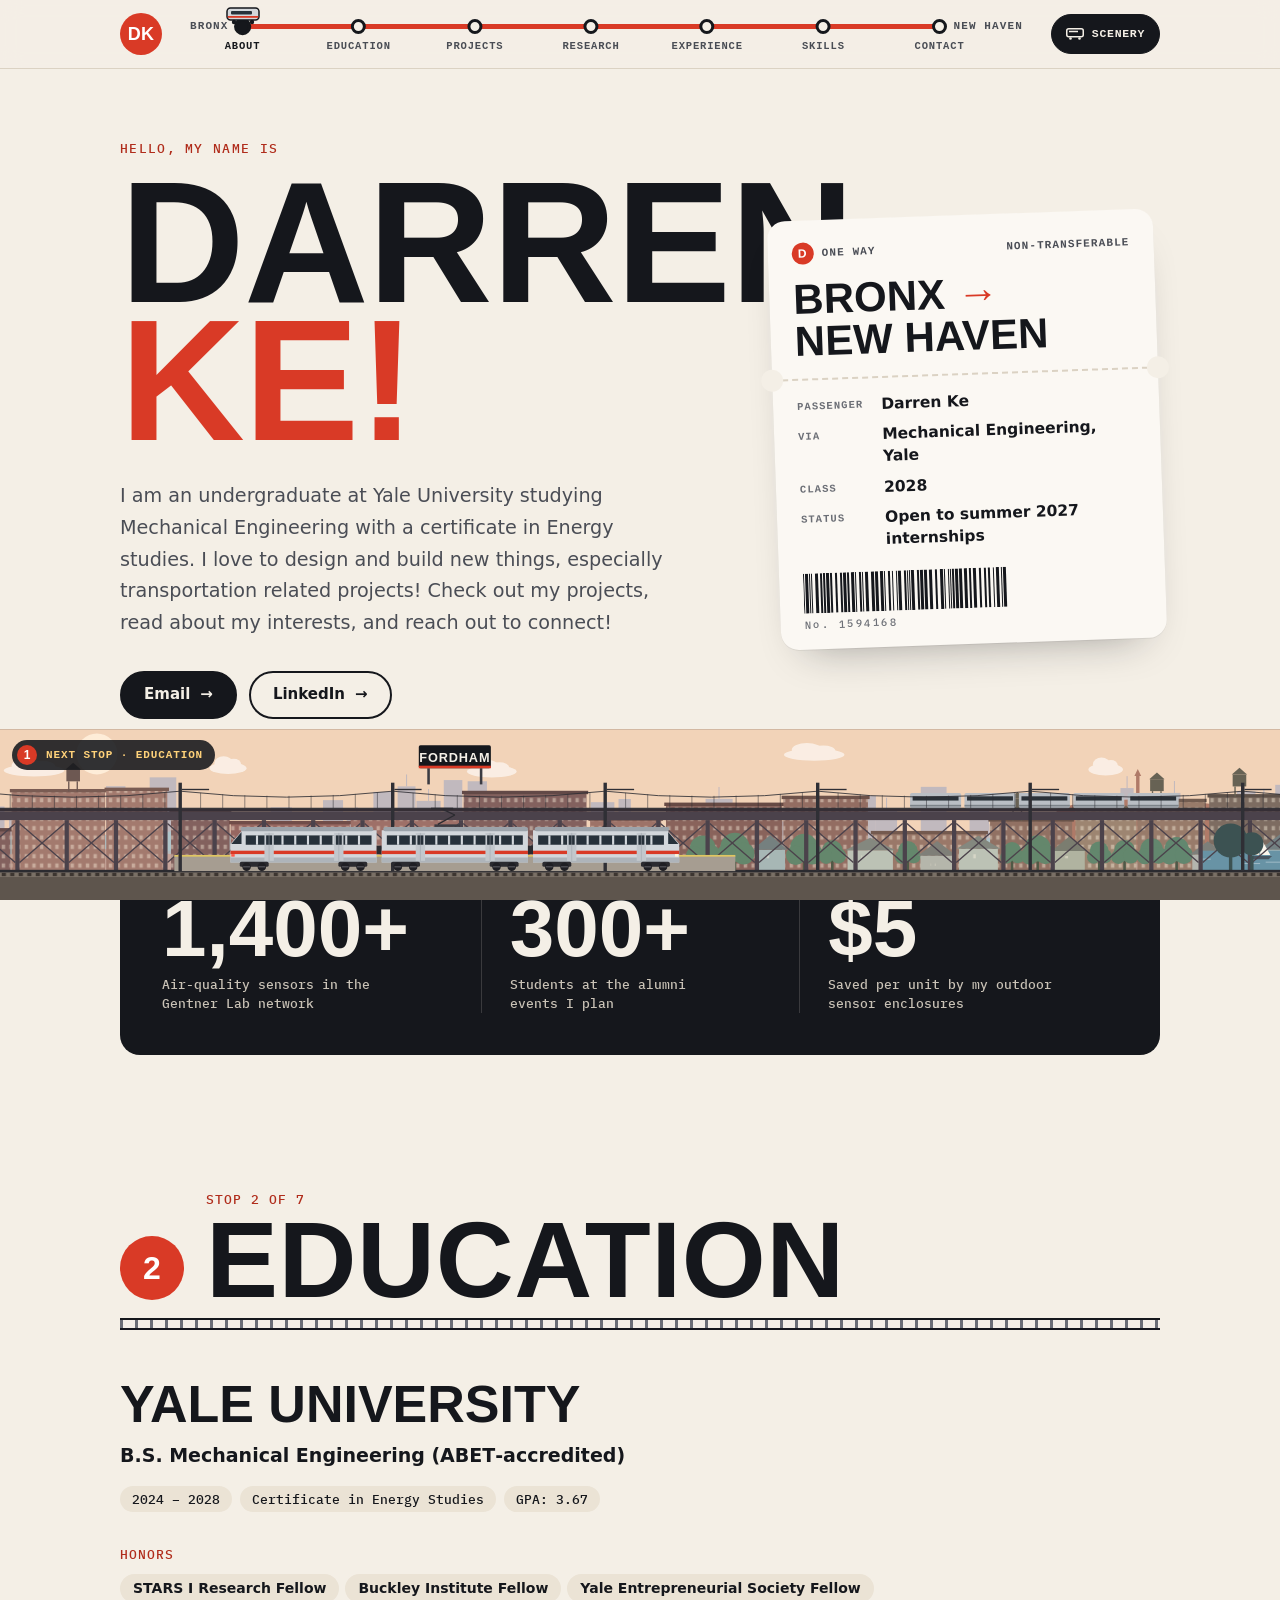
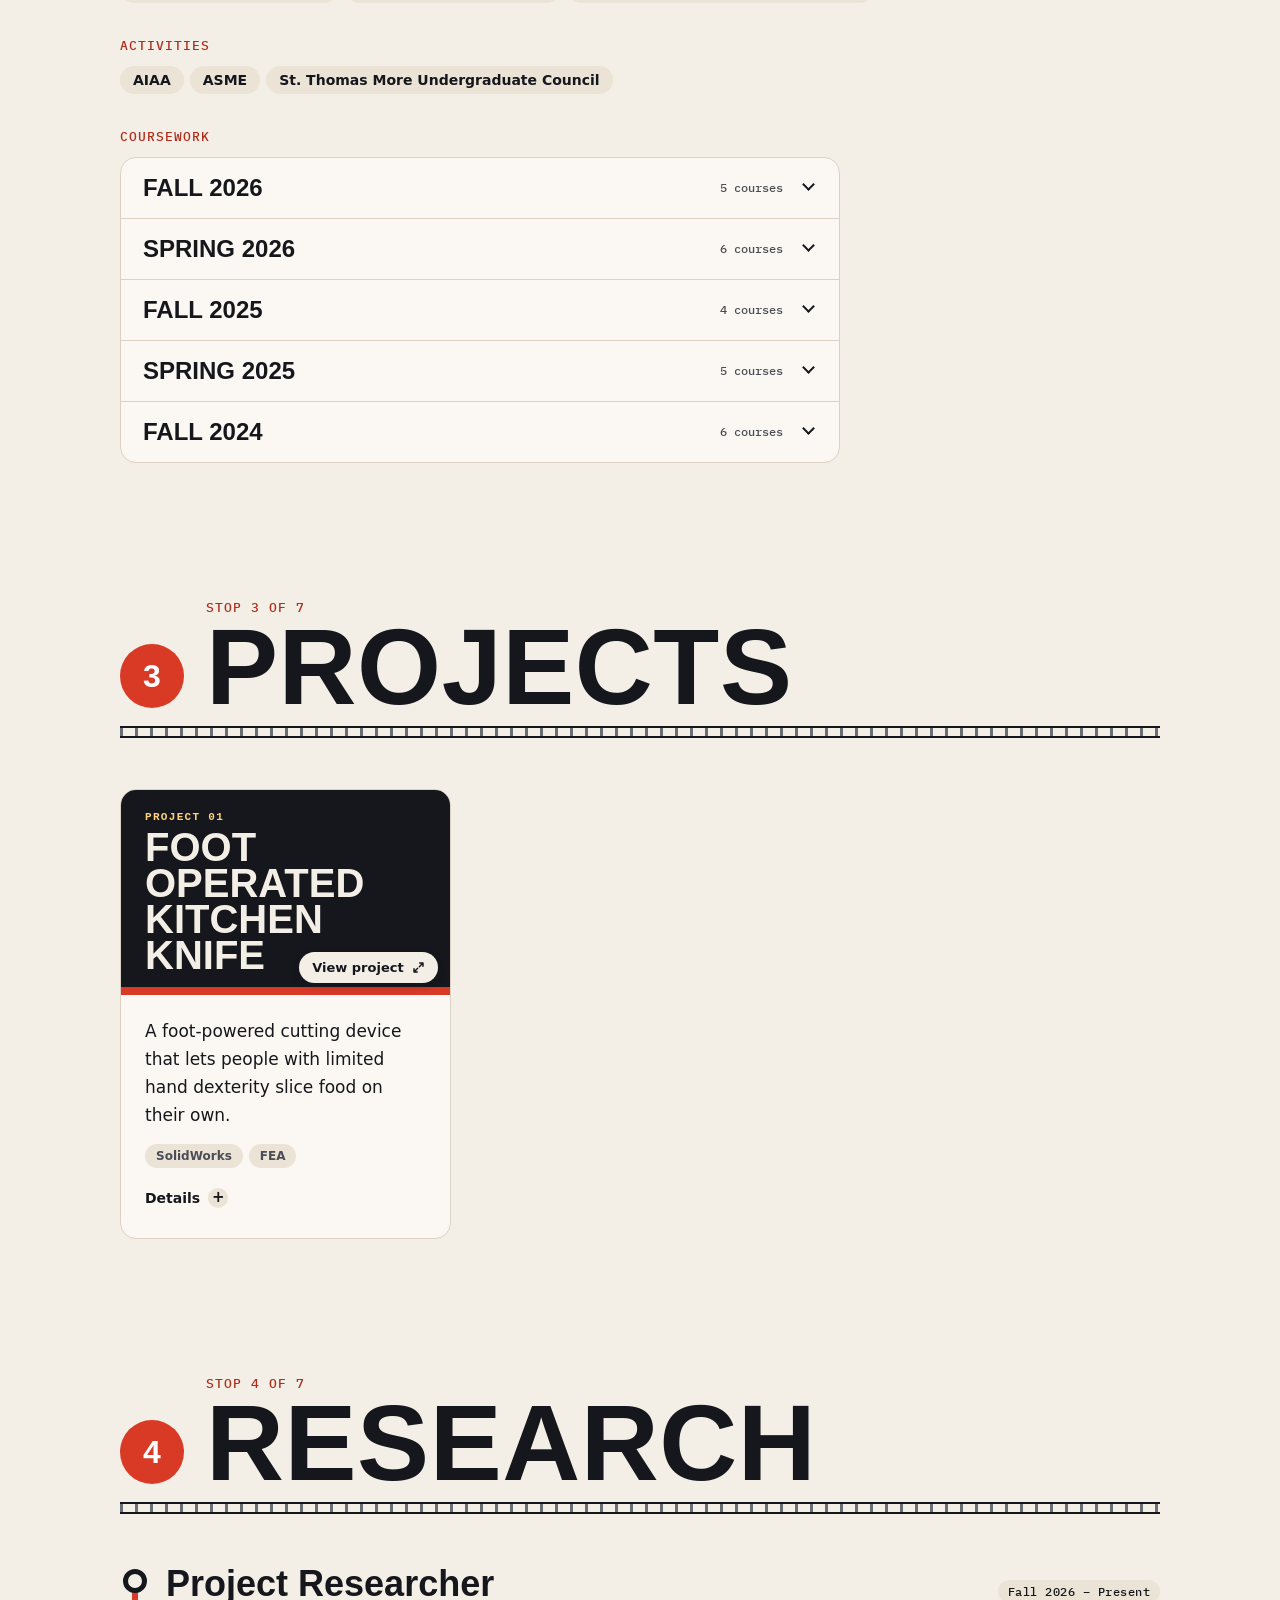
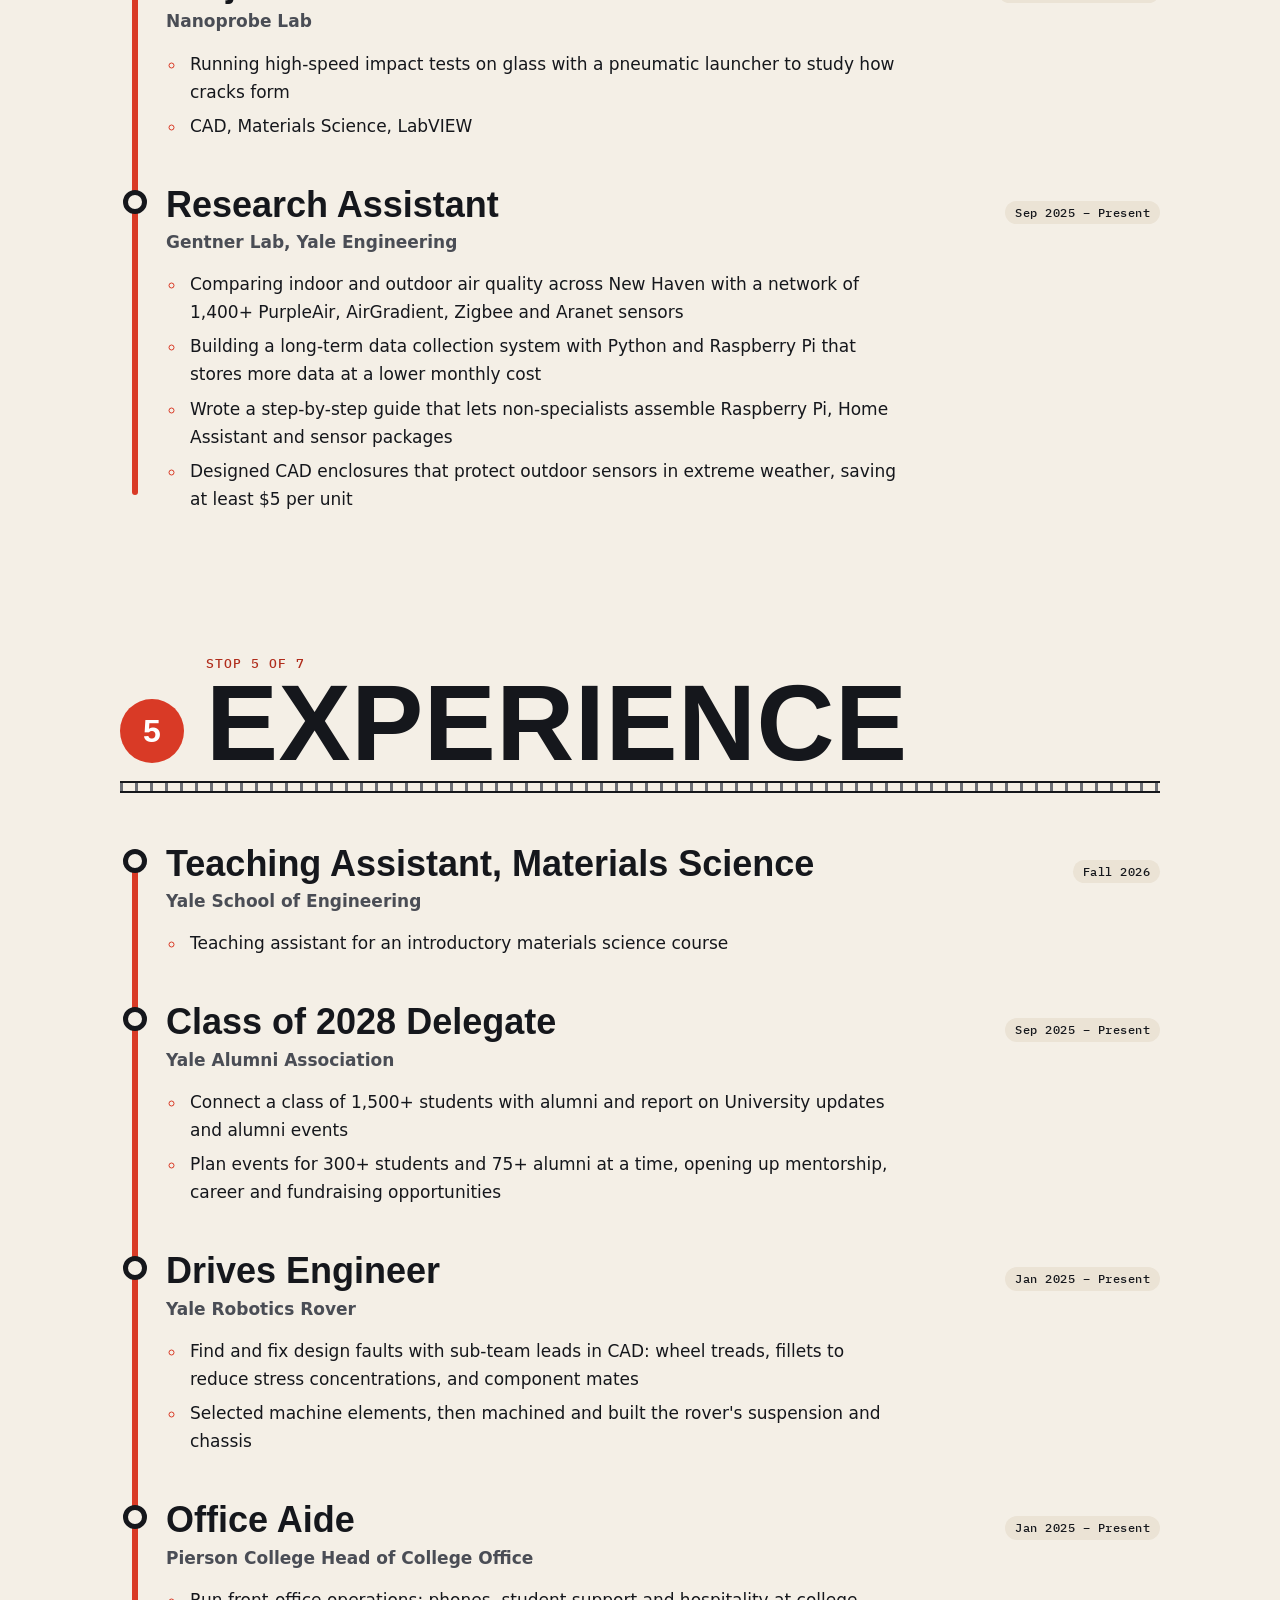
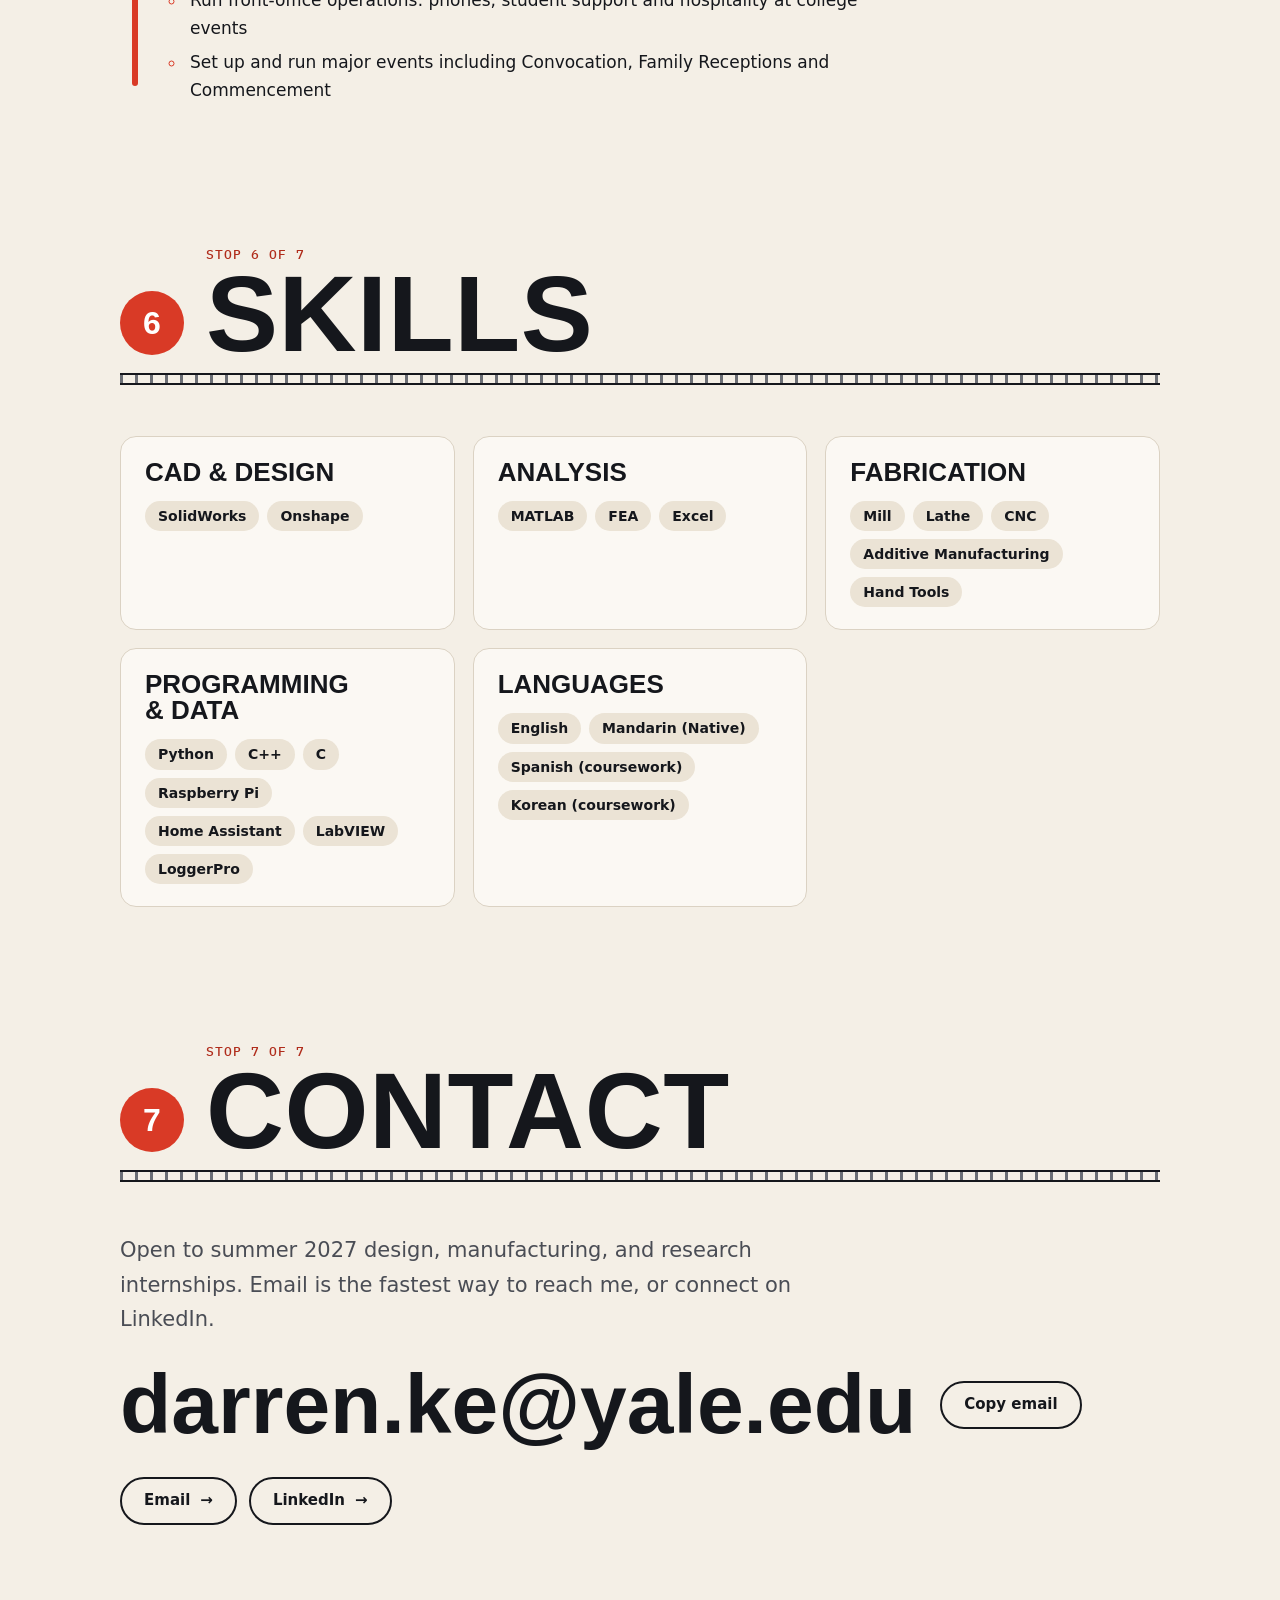
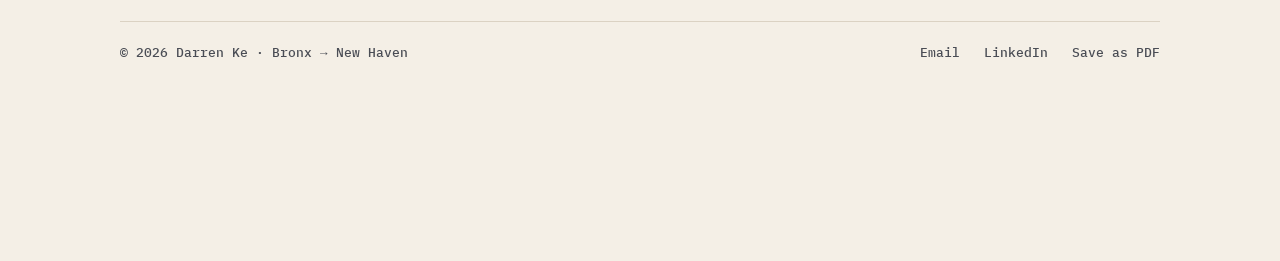
==== commit dc23b74f: "Redesign: the ride from the Bronx to New Haven A New Haven Line train travels along the bottom of th" ====
--- a/index.html
+++ b/index.html
@@ -8,7 +8,7 @@
 <meta name="description" content="Projects, research, experience and coursework from Darren Ke, a mechanical engineering student at Yale who designs and builds things, especially for transportation.">
 <meta name="author" content="Darren Ke">
 <link rel="canonical" href="https://darrenke.com/">
-<meta name="theme-color" content="#ffffff">
+<meta name="theme-color" content="#f4efe6">
 <meta name="color-scheme" content="light">
 
 <meta property="og:type" content="profile">
@@ -19,7 +19,7 @@
 <meta property="og:image" content="https://darrenke.com/assets/og.png">
 <meta property="og:image:width" content="1200">
 <meta property="og:image:height" content="630">
-<meta property="og:image:alt" content="Darren Ke, Mechanical Engineering, Yale University, set in black serif type beside a black subway line.">
+<meta property="og:image:alt" content="Darren Ke, Mechanical Engineering at Yale, above a commuter train travelling from the Bronx to New Haven.">
 <meta property="profile:first_name" content="Darren">
 <meta property="profile:last_name" content="Ke">
 <meta name="twitter:card" content="summary_large_image">
@@ -29,12 +29,13 @@
 <link rel="apple-touch-icon" href="/apple-touch-icon.png">
 <link rel="manifest" href="/site.webmanifest">
 
-<link rel="preload" href="/assets/fonts/playfair.woff2" as="font" type="font/woff2" crossorigin>
-<link rel="preload" href="/assets/fonts/source-serif.woff2" as="font" type="font/woff2" crossorigin>
-<link rel="preload" href="/assets/fonts/jetbrains-mono.woff2" as="font" type="font/woff2" crossorigin>
+<link rel="preload" href="/assets/fonts/big-shoulders.woff2" as="font" type="font/woff2" crossorigin>
+<link rel="preload" href="/assets/fonts/public-sans.woff2" as="font" type="font/woff2" crossorigin>
+<link rel="preload" href="/assets/fonts/plex-mono-500.woff2" as="font" type="font/woff2" crossorigin>
 <link rel="stylesheet" href="/assets/site.css">
 <script src="/assets/site.js" defer></script>
 <script src="/content.js" defer></script>
+<script src="/assets/ride.js" defer></script>
 
 <script type="application/ld+json">
 {
@@ -56,28 +57,29 @@
 </head>
 <body>
 <a class="skip" href="#main">Skip to content</a>
-<header class="strip">
-  <div class="wrap">
-    <nav class="map" id="map" aria-label="Sections">
-      <div class="rails" aria-hidden="true"></div>
-      <div class="route" aria-hidden="true"></div>
-      <div class="train" id="train" aria-hidden="true"></div>
-      <ol class="stations" id="stations"></ol>
+<header class="top">
+  <div class="wrap top-in">
+    <a class="mark" href="#about" aria-label="Darren Ke, back to the top">DK</a>
+    <nav class="route" aria-label="Sections">
+      <span class="terminus" id="from" aria-hidden="true"></span>
+      <div class="route-line">
+        <ol class="stops" id="stations"></ol>
+        <span class="marker" id="marker" aria-hidden="true"></span>
+      </div>
+      <span class="terminus" id="to" aria-hidden="true"></span>
     </nav>
-    <button class="pause" id="pause" type="button" aria-pressed="false">
-      <svg viewBox="0 0 12 12" aria-hidden="true"><rect x="1" y="1" width="3.5" height="10"/><rect x="7.5" y="1" width="3.5" height="10"/></svg>
-      <span class="txt">Pause train</span>
+    <button class="scenery" id="scenery" type="button" aria-pressed="true" aria-label="Scenery: the train along the bottom of the screen">
+      <svg viewBox="0 0 18 12" aria-hidden="true"><rect x=".75" y=".75" width="16.5" height="8" rx="2" fill="none" stroke="currentColor" stroke-width="1.5"/><path d="M3 3.5h9" stroke="currentColor" stroke-width="1.5"/><circle cx="4.5" cy="10.5" r="1.3" fill="currentColor"/><circle cx="13.5" cy="10.5" r="1.3" fill="currentColor"/></svg>
+      <span class="txt">Scenery</span>
     </button>
-    <p class="map-caption" id="map-caption" aria-hidden="true"></p>
   </div>
 </header>
 
 <main class="wrap" id="main" tabindex="-1">
-  <div class="line-col" id="col">
-    <div class="rail" id="rail" aria-hidden="true"></div>
+  <div id="col">
     <noscript>
       <section class="stop about">
-        <h1>Darren Ke</h1>
+        <h1 class="hero-name">Darren Ke</h1>
         <p class="bio">Mechanical engineering student at Yale University.</p>
         <p><a href="mailto:darren.ke@yale.edu">darren.ke@yale.edu</a> · <a href="https://www.linkedin.com/in/darrenke">LinkedIn</a></p>
         <p class="empty">Turn on JavaScript to see projects, research and coursework.</p>
@@ -87,5 +89,7 @@
 </main>
 
 <footer><div class="wrap"><div class="foot" id="foot"></div></div></footer>
+
+<div class="ride" id="ride" aria-hidden="true"></div>
 </body>
 </html>
--- a/assets/site.css
+++ b/assets/site.css
@@ -1,415 +1,392 @@
-/* Minimalist Monochrome: black, white and type. One heavy black line runs down the page; every section is a square station on it,
-   opened by a 4px rule that tees into the line. Inverted black bands are where the line runs underground.
-   No radius, no shadows, no color. Motion is instant, except the train, which is the site's one deliberate exception. */
+/* The ride: a New Haven Line train runs from the Bronx to New Haven along the bottom of the screen as you scroll.
+   Warm paper, ink and line red. Big Shoulders (after Chicago's civic signage) for signs, Public Sans for reading,
+   IBM Plex Mono for anything timetable-like. Sections are stops; the route map up top shows where you are. */
 
 /* ---------- Fonts (self-hosted, SIL Open Font License) ---------- */
-@font-face{font-family:"Playfair Display";src:url("/assets/fonts/playfair.woff2") format("woff2");font-weight:400 900;font-style:normal;font-display:swap}
-@font-face{font-family:"Playfair Display";src:url("/assets/fonts/playfair-italic.woff2") format("woff2");font-weight:400 900;font-style:italic;font-display:swap}
-@font-face{font-family:"Source Serif 4";src:url("/assets/fonts/source-serif.woff2") format("woff2");font-weight:400 700;font-style:normal;font-display:swap}
-@font-face{font-family:"Source Serif 4";src:url("/assets/fonts/source-serif-italic.woff2") format("woff2");font-weight:400 700;font-style:italic;font-display:swap}
-@font-face{font-family:"JetBrains Mono";src:url("/assets/fonts/jetbrains-mono.woff2") format("woff2");font-weight:400 700;font-style:normal;font-display:swap}
+@font-face{font-family:"Big Shoulders Display";src:url("/assets/fonts/big-shoulders.woff2") format("woff2");font-weight:500 900;font-display:swap}
+@font-face{font-family:"Public Sans";src:url("/assets/fonts/public-sans.woff2") format("woff2");font-weight:400 700;font-style:normal;font-display:swap}
+@font-face{font-family:"Public Sans";src:url("/assets/fonts/public-sans-italic.woff2") format("woff2");font-weight:400 700;font-style:italic;font-display:swap}
+@font-face{font-family:"IBM Plex Mono";src:url("/assets/fonts/plex-mono-400.woff2") format("woff2");font-weight:400;font-display:swap}
+@font-face{font-family:"IBM Plex Mono";src:url("/assets/fonts/plex-mono-500.woff2") format("woff2");font-weight:500;font-display:swap}
+@font-face{font-family:"IBM Plex Mono";src:url("/assets/fonts/plex-mono-600.woff2") format("woff2");font-weight:600;font-display:swap}
 
 /* ---------- Tokens ---------- */
 :root{
-  /* Color: strictly monochrome */
-  --background:#ffffff; --foreground:#000000;
-  --muted:#f5f5f5; --muted-foreground:#525252;
-  --border:#000000; --border-light:#e5e5e5;
-  --inverted-muted:#a3a3a3;              /* secondary text on black */
-
-  /* Type */
-  --font-display:"Playfair Display",Georgia,"Times New Roman",serif;
-  --font-body:"Source Serif 4",Georgia,"Times New Roman",serif;
-  --font-mono:"JetBrains Mono",ui-monospace,Menlo,Consolas,monospace;
-  --text-xs:.75rem; --text-sm:.875rem; --text-base:1rem; --text-lg:1.125rem; --text-xl:1.25rem; --text-2xl:1.5rem;
-  --text-3xl:2rem; --text-4xl:2.5rem; --text-5xl:3.5rem; --text-6xl:4.5rem; --text-7xl:6rem; --text-8xl:8rem; --text-9xl:10rem;
-  --tracking-tight:-.025em; --tracking-tighter:-.05em; --tracking-widest:.1em;
-
-  /* Lines */
-  --hairline:1px solid var(--border-light);
-  --thin:1px solid var(--border);
-  --medium:2px solid var(--border);
-  --thick:4px solid var(--border);
-
-  /* Motion */
-  --instant:100ms;
-
-  /* Layout */
-  --max:72rem;
-  --gutter:clamp(16px,4vw,48px);
-  --indent:72px; --rail-x:18px; --rail-w:4px;
-  --section-y:clamp(88px,12vw,160px);
-
-  /* The train: the one illustrated element, in neutral grays */
-  --steel-lo:#b5b5b5; --steel-edge:#888888; --door:#a5a5a5; --glass:#111111; --under:#2a2a2a; --lit:#ffffff; --lamp:#ffffff;
+  --paper:#f4efe6; --paper-2:#ebe3d5; --card:#fbf8f3;
+  --ink:#15171c; --ink-2:#4a4d55; --ink-3:#6b6e75; --rule:#dbd2c3;
+  --route:#d93a26;          /* New Haven Line red: graphics and large type */
+  --route-text:#b02c1b;     /* the same red, dark enough for small text */
+  --led:#ffd27a;            /* amber of a destination display */
+  --display:"Big Shoulders Display","Arial Narrow","Helvetica Neue",sans-serif;
+  --body:"Public Sans",system-ui,-apple-system,"Segoe UI",sans-serif;
+  --mono:"IBM Plex Mono",ui-monospace,Menlo,Consolas,monospace;
+  --max:1120px; --gutter:clamp(18px,4vw,40px);
+  --top-h:68px; --ride-h:clamp(104px,19vh,184px);
+  --radius:16px;
+  --lift:0 22px 44px -26px rgba(21,23,28,.42);
   color-scheme:light;
 }
 
 /* ---------- Base ---------- */
 *,*::before,*::after{box-sizing:border-box}
-html{scroll-behavior:smooth;background:var(--background);-webkit-text-size-adjust:100%;text-size-adjust:100%;overflow-x:clip}
+html{scroll-behavior:smooth;background:var(--paper);-webkit-text-size-adjust:100%;text-size-adjust:100%;scroll-padding-top:calc(var(--top-h) + 20px)}
 html.locked{overflow:hidden}
-@media (prefers-reduced-motion: reduce){ html{scroll-behavior:auto} }
-body{
-  margin:0;overflow-x:clip;color:var(--foreground);font-family:var(--font-body);font-size:var(--text-lg);line-height:1.625;
-  -webkit-font-smoothing:antialiased;
-  /* Paper: faint horizontal ruling */
-  background:var(--background) repeating-linear-gradient(0deg,transparent 0 1px,rgba(0,0,0,.015) 1px 2px);background-size:100% 4px;
-}
-/* Paper: grain over everything, in grayscale */
-body::after{content:"";position:fixed;inset:0;z-index:25;pointer-events:none;opacity:.02;
-  background-image:url("data:image/svg+xml,%3Csvg viewBox='0 0 256 256' xmlns='http://www.w3.org/2000/svg'%3E%3Cfilter id='n'%3E%3CfeTurbulence type='fractalNoise' baseFrequency='0.8' numOctaves='4' stitchTiles='stitch'/%3E%3CfeColorMatrix type='saturate' values='0'/%3E%3C/filter%3E%3Crect width='100%25' height='100%25' filter='url(%23n)'/%3E%3C/svg%3E")}
-body::before{content:"";position:fixed;inset:0 0 auto;height:env(safe-area-inset-top,0px);z-index:30;background:var(--background)}
-::selection{background:var(--foreground);color:var(--background)}
-a{color:inherit;text-decoration-thickness:1px;text-underline-offset:.2em}
-:focus-visible{outline:3px solid var(--foreground);outline-offset:3px}
-.inverted :focus-visible,.proj-head :focus-visible,.lightbox :focus-visible{outline-color:var(--background)}
+@media (prefers-reduced-motion: reduce){ html{scroll-behavior:auto} *,*::before,*::after{transition-duration:0s!important;animation-duration:0s!important} }
+body{margin:0;padding-bottom:var(--ride-h);background:var(--paper);color:var(--ink);font:400 17px/1.65 var(--body);-webkit-font-smoothing:antialiased}
+html.no-ride body{padding-bottom:0}
+::selection{background:var(--route);color:#fff}
+a{color:inherit;text-underline-offset:.2em;text-decoration-thickness:1.5px}
+:focus-visible{outline:3px solid var(--route);outline-offset:3px;border-radius:6px}
 main:focus{outline:none}
-h1,h2,h3,h4{font-family:var(--font-display);font-weight:700;text-wrap:balance}
+h1,h2,h3,h4{margin:0;font-family:var(--display);font-weight:800;line-height:1;text-wrap:balance}
+p{margin:0}
 .wrap{max-width:var(--max);margin:0 auto;padding-left:max(var(--gutter), env(safe-area-inset-left,0px));padding-right:max(var(--gutter), env(safe-area-inset-right,0px))}
-.ico svg{display:block;width:16px;height:16px;fill:none;stroke:currentColor;stroke-width:1.5;stroke-linecap:square;stroke-linejoin:miter}
 .vh{position:absolute!important;width:1px;height:1px;margin:-1px;padding:0;overflow:hidden;clip:rect(0 0 0 0);white-space:nowrap;border:0}
-.label,.stop-no,.kicker,.stats-label{font-family:var(--font-mono);font-size:var(--text-xs);font-weight:500;line-height:1.4;letter-spacing:var(--tracking-widest);text-transform:uppercase}
-.skip{position:fixed;left:12px;top:-80px;z-index:40;padding:14px 22px;background:var(--foreground);color:var(--background);font:500 var(--text-sm)/1 var(--font-mono);letter-spacing:var(--tracking-widest);text-transform:uppercase;text-decoration:none}
+.ico svg{display:block;width:16px;height:16px;fill:none;stroke:currentColor;stroke-width:1.8;stroke-linecap:round;stroke-linejoin:round}
+.kicker,.stop-no,.label{font:500 12.5px/1.3 var(--mono);letter-spacing:.08em;text-transform:uppercase;color:var(--route-text)}
+.print-only{display:none}
+.skip{position:fixed;left:12px;top:-80px;z-index:50;padding:12px 18px;border-radius:999px;background:var(--ink);color:var(--paper);font:700 15px/1 var(--body);text-decoration:none}
 .skip:focus{top:max(12px, env(safe-area-inset-top,0px))}
-.print-only{display:none}
 
 /* ---------- Buttons ---------- */
 .actions{display:flex;flex-wrap:wrap;gap:12px}
-.btn{display:inline-flex;align-items:center;justify-content:center;gap:12px;min-height:48px;padding:14px 26px;border:var(--medium);background:transparent;color:var(--foreground);
-  font:500 var(--text-sm)/1 var(--font-mono);letter-spacing:var(--tracking-widest);text-transform:uppercase;text-decoration:none;cursor:pointer;transition:none}
-.btn:hover{background:var(--foreground);color:var(--background)}
-.btn.primary{background:var(--foreground);color:var(--background)}
-.btn.primary:hover{background:var(--background);color:var(--foreground)}
-.btn.go::after{content:"→";font-family:var(--font-body);font-size:1.15em;line-height:0}
-.inverted .btn{border-color:var(--background);color:var(--background)}
-.inverted .btn:hover,.inverted .btn.primary{background:var(--background);color:var(--foreground)}
-.inverted .btn.primary:hover{background:transparent;color:var(--background)}
-
-/* ---------- Strip map header ---------- */
-.strip{position:sticky;top:env(safe-area-inset-top,0px);z-index:20;background:var(--background);border-bottom:var(--thin)}
-.strip .wrap{display:grid;grid-template-columns:minmax(0,1fr) auto;gap:24px;align-items:center;padding-block:6px}
-.map{position:relative;height:68px;min-width:0;--n:7}
-.rails{position:absolute;left:0;right:0;top:25px;height:2px;background:repeating-linear-gradient(90deg,var(--steel-lo) 0 7px,transparent 7px 10px)}
-.route{position:absolute;top:35px;height:var(--rail-w);left:calc(50% / var(--n));right:calc(50% / var(--n));background:var(--foreground)}
-.train{position:absolute;top:0;left:0;width:150px;height:26px;will-change:transform;pointer-events:none}
-.train svg{display:block;width:100%;height:100%;overflow:visible}
-.train.flip svg{transform:scaleX(-1)}
-.t-body{fill:url(#steel);stroke:var(--steel-edge);stroke-width:.5}
-.t-roof{fill:var(--steel-lo)}
-.t-belt{stroke:var(--steel-lo);stroke-width:.35}
-.t-door{fill:var(--door);stroke:var(--steel-edge);stroke-width:.35;transition:fill .35s}
-.t-seam{stroke:var(--steel-edge);stroke-width:.35}
-.t-glass{fill:var(--glass);transition:fill .35s}
-.t-under{fill:var(--under)}
-.t-cab{fill:var(--glass)}
-.t-route{fill:var(--foreground)}
-.t-lamp{fill:var(--lamp)}
-.train.open .t-door,.train.open .t-door-glass{fill:var(--lit)}
-.stations{list-style:none;margin:0;padding:0;position:absolute;inset:0;display:flex}
-.stations li{flex:1;min-width:0}
-.station{display:flex;flex-direction:column;align-items:center;height:100%;padding-top:30px;text-decoration:none;color:var(--foreground)}
-.station .dot{width:14px;height:14px;background:var(--background);border:var(--medium);transition:background var(--instant)}
-.station .name{margin-top:7px;font:500 10.5px/1 var(--font-mono);letter-spacing:var(--tracking-widest);text-transform:uppercase;white-space:nowrap;overflow:hidden;text-overflow:ellipsis;max-width:100%;color:var(--muted-foreground)}
-.station .short{display:none}
-.station:hover .name,.station[aria-current="true"] .name{color:var(--foreground)}
-.station:hover .name{text-decoration:underline;text-underline-offset:3px}
-.station[aria-current="true"] .dot{background:var(--foreground)}
-.map-caption{display:none}
-.pause{display:inline-flex;align-items:center;gap:10px;min-height:40px;padding:0 14px;border:var(--thin);background:var(--background);color:var(--foreground);font:500 11px/1 var(--font-mono);letter-spacing:var(--tracking-widest);text-transform:uppercase;cursor:pointer;transition:none}
-.pause:hover{background:var(--foreground);color:var(--background)}
-.pause svg{width:11px;height:11px;fill:currentColor}
-
-/* ---------- The line down the page ---------- */
-.line-col{position:relative;padding-left:var(--indent)}
-.rail{position:absolute;left:calc(var(--rail-x) - var(--rail-w) / 2);width:var(--rail-w);top:0;bottom:0;background:var(--foreground)}
-.has-dot{position:relative}
-.st-dot{position:absolute;left:calc(var(--rail-x) - var(--indent) - 11px);top:2px;transform:translateY(-50%);width:22px;height:22px;background:var(--background);border:var(--thick);transition:background var(--instant)}
-.st-dot.on{background:var(--foreground)}
-.sm-dot{position:absolute;left:calc(var(--rail-x) - var(--indent) - 6px);top:.75em;transform:translateY(-50%);width:12px;height:12px;background:var(--background);border:3px solid var(--foreground)}
-
-/* Each section: a 4px rule that tees into the line at its station */
-.stop{position:relative;margin-top:var(--section-y);scroll-margin-top:calc(env(safe-area-inset-top,0px) + 100px)}
-.stop-head{padding-top:30px;margin-bottom:clamp(36px,5vw,64px)}
-.stop-head::before{content:"";position:absolute;top:0;left:calc(var(--rail-x) - var(--indent));right:0;height:4px;background:var(--foreground)}
-.stop-no{margin:0 0 16px;color:var(--muted-foreground)}
-.stop h2{margin:0;font-size:clamp(2.5rem,6.4vw,var(--text-6xl));line-height:1;letter-spacing:var(--tracking-tight)}
-
-/* Inverted bands: full-bleed black, where the line runs underground */
-.inverted{position:relative;isolation:isolate;color:var(--background)}
-.inverted::before,.inverted::after{content:"";position:absolute;z-index:-1;top:0;bottom:0;left:-100vw;right:-100vw}
-.inverted::before{background:var(--foreground)}
-
-/* ---------- About ---------- */
-.stop.about{margin-top:clamp(56px,9vw,112px)}
-.hero.has-photo{display:grid;grid-template-columns:minmax(0,1fr) auto;gap:32px 56px;align-items:end}
-.hero-kicker{margin:0 0 20px;font:500 var(--text-sm)/1.3 var(--font-mono);letter-spacing:var(--tracking-widest);text-transform:uppercase}
-.hero-kicker > .st-dot{top:.65em}
-.hero-name{margin:0;font-size:clamp(4.25rem,13.5vw,var(--text-9xl));font-weight:900;line-height:.92;letter-spacing:var(--tracking-tighter)}
-.hero-name em{font-style:italic;font-weight:800;letter-spacing:-.03em}
-.hero-rule{position:relative;height:4px;margin:clamp(30px,4vw,48px) 0;background:var(--foreground)}
-.hero-rule::after{content:"";position:absolute;right:0;top:50%;width:16px;height:16px;transform:translateY(-50%);background:var(--background);border:var(--medium)}
-.sub{display:flex;flex-wrap:wrap;gap:4px 14px;margin:-12px 0 28px;font:500 var(--text-sm)/1.4 var(--font-mono);letter-spacing:var(--tracking-widest);text-transform:uppercase;color:var(--muted-foreground)}
-.about p.bio{margin:0 0 36px;max-width:44ch;font-size:clamp(var(--text-xl),2.1vw,var(--text-2xl));line-height:1.5;text-wrap:pretty}
-.headshot{display:block;width:clamp(180px,22vw,260px);aspect-ratio:4/5;object-fit:cover;border:var(--thin);filter:grayscale(1);transition:filter 300ms}
-.headshot:hover{filter:none}
-.oops h1{font-size:clamp(2.5rem,6vw,var(--text-5xl));line-height:1.05;margin:0 0 16px}
-.oops p{max-width:60ch}
-.oops .muted{color:var(--muted-foreground);font-size:var(--text-sm)}
-
-/* ---------- By the numbers (inverted) ---------- */
-.stats{margin-top:var(--section-y);padding-block:clamp(64px,9vw,112px)}
-.stats::after{background:repeating-linear-gradient(90deg,transparent 0 1px,rgba(255,255,255,.03) 1px 2px);background-size:4px 100%}
-.stats-label{margin:0 0 clamp(32px,4vw,48px);color:var(--inverted-muted)}
-.stats ul{list-style:none;margin:0;padding:0;display:grid;grid-template-columns:repeat(auto-fit,minmax(min(100%,220px),1fr))}
-.stats li{padding:4px 32px;border-left:1px solid var(--background)}
+.btn{display:inline-flex;align-items:center;justify-content:center;gap:10px;min-height:48px;padding:0 22px;border:2px solid var(--ink);border-radius:999px;background:transparent;color:var(--ink);font:700 15px/1 var(--body);text-decoration:none;cursor:pointer;transition:background .15s,color .15s,border-color .15s}
+.btn:hover{background:var(--ink);color:var(--paper)}
+.btn.primary{background:var(--ink);color:var(--paper)}
+.btn.primary:hover{background:var(--route);border-color:var(--route);color:#fff}
+.btn.go::after{content:"→";transition:transform .15s}
+.btn.go:hover::after{transform:translateX(3px)}
+
+/* ---------- Route map header ---------- */
+.top{position:sticky;top:0;z-index:30;padding-top:env(safe-area-inset-top,0px);background:rgba(244,239,230,.94);-webkit-backdrop-filter:blur(10px) saturate(1.2);backdrop-filter:blur(10px) saturate(1.2);border-bottom:1px solid var(--rule)}
+.top-in{display:grid;grid-template-columns:auto minmax(0,1fr) auto;align-items:center;gap:clamp(12px,2.4vw,28px);height:var(--top-h)}
+.mark{display:grid;place-items:center;width:42px;height:42px;border-radius:50%;background:var(--route);color:#fff;font:900 18px/1 var(--display);letter-spacing:.02em;text-decoration:none}
+.mark:hover{background:var(--ink)}
+.route{display:flex;align-items:center;gap:14px;min-width:0}
+.terminus{flex:none;font:600 11px/1 var(--mono);letter-spacing:.1em;text-transform:uppercase;color:var(--ink-2);padding-bottom:16px}
+.route-line{position:relative;flex:1;min-width:0;height:46px}
+.route-line::before{content:"";position:absolute;left:-6px;right:-6px;top:13px;height:5px;border-radius:3px;background:var(--route)}
+.stops{list-style:none;margin:0;padding:0;position:absolute;inset:0;display:flex;justify-content:space-between}
+.stops li{position:relative;width:0}
+.stop-link{position:absolute;left:0;top:0;transform:translateX(-50%);display:flex;flex-direction:column;align-items:center;gap:7px;padding:8px 6px 4px;color:var(--ink-2);text-decoration:none}
+.stop-link .dot{width:15px;height:15px;border-radius:50%;background:var(--paper);border:3px solid var(--ink);transition:background .15s,transform .15s}
+.stop-link .name{font:600 10.5px/1 var(--mono);letter-spacing:.08em;text-transform:uppercase;white-space:nowrap}
+.stop-link .short{display:none}
+.stop-link:hover .name{color:var(--route-text)}
+.stop-link[aria-current="true"]{color:var(--ink)}
+.stop-link[aria-current="true"] .dot{background:var(--ink);transform:scale(1.15)}
+.marker{position:absolute;left:0;top:-5px;width:34px;height:19px;transform:translateX(-50%);pointer-events:none;z-index:1;transition:left .12s linear}
+.marker svg{display:block;width:100%;height:100%}
+.scenery{display:inline-flex;align-items:center;gap:8px;height:40px;padding:0 14px;border:1.5px solid var(--ink);border-radius:999px;background:transparent;color:var(--ink);font:600 11.5px/1 var(--mono);letter-spacing:.06em;text-transform:uppercase;cursor:pointer}
+.scenery svg{width:18px;height:12px}
+.scenery[aria-pressed="true"]{background:var(--ink);color:var(--paper)}
+.scenery:hover{border-color:var(--route)}
+
+/* ---------- Stops (sections) ---------- */
+.stop{padding-top:clamp(80px,11vw,136px)}
+.stop.about{padding-top:clamp(36px,6vw,72px)}
+/* A station sign over a short stretch of track */
+.stop-head{position:relative;display:flex;align-items:flex-end;gap:clamp(14px,2vw,22px);margin-bottom:clamp(30px,4vw,52px);padding-bottom:26px}
+.stop-head::after{content:"";position:absolute;left:0;right:0;bottom:0;height:12px;
+  background:linear-gradient(var(--ink),var(--ink)) 0 0/100% 2px no-repeat,linear-gradient(var(--ink),var(--ink)) 0 100%/100% 2px no-repeat,repeating-linear-gradient(90deg,var(--ink-3) 0 3px,transparent 3px 15px) 0 2px/100% 8px no-repeat}
+.stop-bullet{flex:none;display:grid;place-items:center;width:clamp(46px,5.4vw,64px);aspect-ratio:1;margin-bottom:4px;border-radius:50%;background:var(--route);color:#fff;font:900 clamp(24px,2.8vw,32px)/1 var(--display)}
+.stop-no{margin:0 0 8px}
+.stop h2{font-size:clamp(3.25rem,8.6vw,6.75rem);font-weight:900;line-height:.82;text-transform:uppercase;letter-spacing:.005em}
+
+/* ---------- About: the departure ---------- */
+.hero{display:grid;grid-template-columns:minmax(0,1.3fr) minmax(280px,.85fr);gap:clamp(36px,5vw,80px);align-items:center;min-height:calc(100svh - var(--top-h) - var(--ride-h) - 96px)}
+.hero-kicker{margin:0 0 16px;font:500 13px/1.3 var(--mono);letter-spacing:.1em;text-transform:uppercase;color:var(--route-text)}
+.hero-name{font-size:clamp(4.6rem,13.5vw,11rem);font-weight:900;line-height:.8;text-transform:uppercase;letter-spacing:-.005em}
+.hero-name .last{color:var(--route)}
+.sub{display:flex;flex-wrap:wrap;gap:4px 14px;margin-top:18px;font:500 13px/1.4 var(--mono);letter-spacing:.06em;text-transform:uppercase;color:var(--ink-2)}
+.about .bio{margin:30px 0 32px;max-width:46ch;font-size:clamp(17px,1.5vw,19.5px);color:var(--ink-2)}
+.oops h1{font-size:clamp(3rem,8vw,5rem);text-transform:uppercase;margin-bottom:16px}
+.oops p{max-width:60ch;margin-bottom:12px}
+.oops .muted{color:var(--ink-2);font-size:14px}
+
+/* The ticket */
+.ticket{position:relative;justify-self:center;width:100%;max-width:410px;padding:22px 24px 20px;border-radius:18px;background:var(--card);box-shadow:0 1px 0 rgba(21,23,28,.06),var(--lift);transform:rotate(-2deg);transition:transform .25s}
+.ticket:hover{transform:rotate(0)}
+.t-top{display:flex;align-items:center;justify-content:space-between;gap:12px;font:600 11px/1 var(--mono);letter-spacing:.1em;text-transform:uppercase;color:var(--ink-2)}
+.t-top .t-type{display:flex;align-items:center;gap:8px}
+.t-bullet{display:grid;place-items:center;width:22px;height:22px;border-radius:50%;background:var(--route);color:#fff;font:900 12px/1 var(--display)}
+.t-route{display:flex;flex-wrap:wrap;align-items:baseline;gap:4px 12px;margin:16px 0 18px;font:900 clamp(32px,3.6vw,42px)/.9 var(--display);text-transform:uppercase}
+.t-route .arrow{color:var(--route);font-weight:800}
+.t-perf{position:relative;height:0;margin:0 -24px 16px;border-top:2px dashed var(--rule)}
+.t-perf::before,.t-perf::after{content:"";position:absolute;top:-12px;width:22px;height:22px;border-radius:50%;background:var(--paper)}
+.t-perf::before{left:-11px}
+.t-perf::after{right:-11px}
+.t-rows{display:grid;grid-template-columns:auto 1fr;gap:9px 18px;margin:0}
+.t-rows dt{padding-top:3px;font:600 10.5px/1.5 var(--mono);letter-spacing:.1em;text-transform:uppercase;color:var(--ink-3)}
+.t-rows dd{margin:0;font:600 15.5px/1.4 var(--body)}
+.t-foot{display:flex;align-items:flex-end;justify-content:space-between;gap:16px;margin-top:20px}
+.barcode{display:block;width:100%;max-width:210px;height:40px}
+.t-no{margin-top:6px;font:500 10.5px/1 var(--mono);letter-spacing:.14em;color:var(--ink-3)}
+.t-photo{flex:none;width:66px;height:80px;border-radius:8px;object-fit:cover;border:1px solid var(--rule)}
+
+/* By the numbers: a destination-board panel */
+.stats{position:relative;margin-top:clamp(56px,8vw,96px);padding:clamp(26px,4vw,42px);border-radius:20px;background:var(--ink);color:var(--paper);overflow:hidden}
+.stats::before{content:"";position:absolute;left:0;right:0;top:0;height:6px;background:var(--route)}
+.stats-label{display:flex;align-items:center;gap:10px;margin:0 0 26px;font:600 12px/1 var(--mono);letter-spacing:.12em;text-transform:uppercase;color:var(--led)}
+.stats-label::before{content:"";width:8px;height:8px;border-radius:50%;background:var(--led);box-shadow:0 0 10px var(--led)}
+.stats ul{list-style:none;margin:0;padding:0;display:grid;grid-template-columns:repeat(auto-fit,minmax(min(100%,200px),1fr));gap:26px 0}
+.stats li{padding:0 28px;border-left:1px solid rgba(244,239,230,.16)}
 .stats li:first-child{padding-left:0;border-left:0}
-.stat-value{display:block;font:900 clamp(3.25rem,7vw,var(--text-7xl))/1 var(--font-display);letter-spacing:var(--tracking-tight)}
-.stat-label{display:block;margin-top:16px;max-width:26ch;font:500 var(--text-xs)/1.6 var(--font-mono);letter-spacing:var(--tracking-widest);text-transform:uppercase;color:var(--inverted-muted)}
-
-/* ---------- Research / Experience ---------- */
-.jobs{list-style:none;margin:0;padding:0}
-.jobs > li{min-width:0;padding:32px 0;border-top:var(--hairline)}
-.jobs > li:first-child{padding-top:0;border-top:0}
-.job-top{display:grid;grid-template-columns:minmax(0,1fr) auto;gap:6px 32px;align-items:baseline}
-.job-top h3{margin:0;font-size:var(--text-2xl);line-height:1.2;letter-spacing:-.01em}
-.job-org{grid-column:1;font-style:italic;color:var(--muted-foreground)}
-.job-dates{grid-column:2;grid-row:1;font:500 var(--text-xs)/1.6 var(--font-mono);letter-spacing:var(--tracking-widest);text-transform:uppercase;color:var(--muted-foreground);white-space:nowrap}
-.jobs ul,.card ul{margin:14px 0 0;padding-left:20px;list-style:square;max-width:68ch}
+.stat-value{display:block;font:900 clamp(3.2rem,6.4vw,5rem)/.85 var(--display);color:var(--paper)}
+.stat-label{display:block;max-width:28ch;margin-top:12px;font:500 12.5px/1.55 var(--mono);color:#c9c2b6}
+
+/* ---------- Research and experience: a branch line ---------- */
+.jobs{position:relative;list-style:none;margin:0;padding:0 0 0 46px}
+.jobs::before{content:"";position:absolute;left:12px;top:12px;bottom:18px;width:6px;border-radius:3px;background:var(--route)}
+.jobs > li{position:relative;min-width:0;padding-bottom:40px}
+.jobs > li:last-child{padding-bottom:0}
+.jobs > li::before{content:"";position:absolute;left:-43px;top:4px;width:24px;height:24px;border-radius:50%;background:var(--paper);border:5px solid var(--ink)}
+.job-top{display:grid;grid-template-columns:minmax(0,1fr) auto;gap:4px 24px;align-items:baseline}
+.job-top h3{font-size:clamp(1.75rem,3vw,2.25rem);font-weight:800;line-height:1.05}
+.job-org{grid-column:1;font-weight:600;color:var(--ink-2)}
+.job-dates{grid-column:2;grid-row:1;padding:4px 10px;border-radius:999px;background:var(--paper-2);font:500 12px/1.3 var(--mono);letter-spacing:.04em;white-space:nowrap}
+.jobs ul,.card ul{margin:14px 0 0;padding-left:20px;max-width:68ch}
 .jobs ul li,.card ul li{margin:6px 0;padding-left:4px}
+.jobs ul li::marker,.card ul li::marker,.proj-cols li::marker{color:var(--route)}
 
 /* ---------- Projects ---------- */
 .filters{display:flex;flex-wrap:wrap;gap:8px;margin-bottom:28px}
-.chip{min-height:40px;padding:0 16px;border:var(--thin);background:transparent;color:var(--foreground);font:500 11px/1 var(--font-mono);letter-spacing:var(--tracking-widest);text-transform:uppercase;cursor:pointer;transition:none}
-.chip:hover{background:var(--muted)}
-.chip[aria-pressed="true"]{background:var(--foreground);color:var(--background)}
-.cards{display:grid;grid-template-columns:repeat(auto-fill,minmax(min(100%,320px),1fr));gap:24px;align-items:start}
-.card{min-width:0;background:var(--background);border:var(--thin);transition:background var(--instant),color var(--instant)}
-.card:hover{background:var(--foreground);color:var(--background)}
-.media{aspect-ratio:4/3;max-width:100%;display:grid;place-items:center;background:var(--muted);color:var(--muted-foreground);font:500 var(--text-xs)/1.4 var(--font-mono);border-bottom:var(--thin)}
-.media img{width:100%;height:100%;object-fit:cover;display:block;filter:grayscale(1);transition:filter 300ms,transform 300ms}
-button.media{position:relative;width:100%;margin:0;padding:0;border:0;border-bottom:var(--thin);overflow:hidden;cursor:pointer}
-button.media:focus-visible{outline-offset:-6px}
-.card:hover .media{border-bottom-color:var(--background)}
-.card:hover .media img{filter:none;transform:scale(1.05)}
-.open-hint{position:absolute;right:12px;bottom:12px;display:inline-flex;align-items:center;gap:8px;padding:9px 12px;background:var(--background);color:var(--foreground);border:var(--thin);font:500 11px/1 var(--font-mono);letter-spacing:var(--tracking-widest);text-transform:uppercase}
-.open-hint .ico svg{width:12px;height:12px}
-/* No photo yet: the card shows the project's name on a station sign */
-.sign{position:absolute;inset:0;display:flex;align-items:flex-start;gap:14px;padding:34px 24px 24px;background:var(--foreground);color:var(--background);text-align:left}
-.sign::before{content:"";position:absolute;left:0;right:0;top:14px;height:1px;background:var(--background)}
-.sign-bullet{flex:none;width:14px;height:14px;margin-top:9px;border:var(--medium);border-color:var(--background)}
-.sign-name{font:700 clamp(var(--text-2xl),2.8vw,var(--text-3xl))/1.1 var(--font-display);letter-spacing:-.01em;text-wrap:balance}
-.card:hover .sign{background:var(--background);color:var(--foreground)}
-.card:hover .sign::before{background:var(--foreground)}
-.card:hover .sign-bullet{border-color:var(--foreground)}
-.card-body{padding:22px 24px 24px;display:grid;gap:14px}
-.card h3{margin:0;font-size:var(--text-2xl);line-height:1.15}
-.card p{margin:0}
+.chip{min-height:40px;padding:0 16px;border:1.5px solid var(--ink);border-radius:999px;background:transparent;color:var(--ink);font:600 14px/1 var(--body);cursor:pointer}
+.chip:hover{border-color:var(--route)}
+.chip[aria-pressed="true"]{background:var(--ink);color:var(--paper)}
+.cards{display:grid;grid-template-columns:repeat(auto-fill,minmax(min(100%,330px),1fr));gap:24px;align-items:start}
+.card{min-width:0;overflow:hidden;border:1px solid var(--rule);border-radius:var(--radius);background:var(--card);transition:transform .2s,box-shadow .2s}
+.card:hover{transform:translateY(-4px);box-shadow:var(--lift)}
+.media{position:relative;aspect-ratio:16/10;display:grid;place-items:center;background:var(--paper-2);color:var(--ink-2);font:500 12px/1.4 var(--mono)}
+.media img{width:100%;height:100%;object-fit:cover;display:block;transition:transform .4s}
+button.media{width:100%;margin:0;padding:0;border:0;overflow:hidden;cursor:pointer}
+button.media:focus-visible{outline-offset:-4px}
+.card:hover .media img{transform:scale(1.04)}
+.open-hint{position:absolute;right:12px;bottom:12px;display:inline-flex;align-items:center;gap:8px;padding:9px 13px;border-radius:999px;background:var(--paper);color:var(--ink);font:700 13px/1 var(--body);box-shadow:0 4px 12px -4px rgba(21,23,28,.4)}
+.open-hint .ico svg{width:13px;height:13px}
+.card:hover .open-hint{background:var(--route);color:#fff}
+/* No photo yet: a platform sign with the project's name */
+.sign{position:absolute;inset:0;display:flex;flex-direction:column;justify-content:space-between;padding:22px 24px;background:var(--ink);color:var(--paper);text-align:left}
+.sign::after{content:"";position:absolute;left:0;right:0;bottom:0;height:8px;background:var(--route)}
+.sign-no{font:600 11px/1 var(--mono);letter-spacing:.12em;text-transform:uppercase;color:var(--led)}
+.sign-name{max-width:14ch;font:900 clamp(30px,3.4vw,40px)/.9 var(--display);text-transform:uppercase}
+.card-body{display:grid;gap:14px;padding:22px 24px 24px}
+.card h3{font-size:30px;font-weight:800;line-height:.95;text-transform:uppercase}
 .tags{display:flex;flex-wrap:wrap;gap:6px}
-.tag{padding:6px 9px;border:var(--thin);font:500 11px/1 var(--font-mono);letter-spacing:.08em;text-transform:uppercase}
-.card:hover .tag{border-color:var(--background)}
-.card details summary{display:inline-flex;align-items:center;gap:10px;min-height:32px;cursor:pointer;list-style:none;font:500 var(--text-xs)/1 var(--font-mono);letter-spacing:var(--tracking-widest);text-transform:uppercase}
+.tag{padding:5px 11px;border-radius:999px;background:var(--paper-2);font:600 12px/1.2 var(--body);color:var(--ink-2)}
+.card details summary{display:inline-flex;align-items:center;gap:8px;min-height:32px;cursor:pointer;list-style:none;font:700 14px/1 var(--body)}
 .card details summary::-webkit-details-marker{display:none}
-.card details summary::after{content:"+";font-size:16px}
+.card details summary::after{content:"+";display:grid;place-items:center;width:20px;height:20px;border-radius:50%;background:var(--paper-2);font-size:15px}
 .card details[open] summary::after{content:"−"}
-.card .role{margin-top:8px;font:500 var(--text-xs)/1.6 var(--font-mono);letter-spacing:.06em;text-transform:uppercase;color:inherit;opacity:.75}
-.card .plinks{display:flex;flex-wrap:wrap;gap:16px;margin-top:10px}
-.empty{color:var(--muted-foreground)}
+.card .role{margin-top:10px;font:500 12px/1.5 var(--mono);color:var(--ink-2)}
+.card .plinks{display:flex;flex-wrap:wrap;gap:14px;margin-top:10px;font-weight:700}
+.empty{color:var(--ink-2)}
 
 /* ---------- Project window ---------- */
-dialog{padding:0;border:0;color:var(--foreground);background:transparent;max-width:none;max-height:none;overflow:hidden}
+dialog{padding:0;border:0;color:var(--ink);background:transparent;max-width:none;max-height:none;overflow:hidden}
 .proj{width:min(1040px, calc(100vw - 32px));height:calc(100vh - 48px);height:calc(100dvh - 48px);margin:auto}
-.proj::backdrop{background:rgba(0,0,0,.84)}
-.proj-panel{height:100%;display:flex;flex-direction:column;background:var(--background);border:var(--thin)}
-.proj-head{flex:none;display:flex;align-items:center;gap:16px;padding:12px 12px 12px 24px;background:var(--foreground);color:var(--background)}
-.proj-head h2{flex:1;min-width:0;margin:0;font-size:clamp(var(--text-xl),2.6vw,var(--text-3xl));line-height:1.15}
-.bullet{flex:none;width:14px;height:14px;border:var(--medium);border-color:var(--background)}
-.x{flex:none;width:44px;height:44px;display:grid;place-items:center;border:1px solid var(--background);background:transparent;color:var(--background);cursor:pointer;transition:none}
-.x:hover{background:var(--background);color:var(--foreground)}
-.x .ico svg{width:18px;height:18px;stroke-width:1.5}
-.proj-body{flex:1;min-height:0;overflow:auto;overscroll-behavior:contain;padding:32px clamp(18px,4.5vw,56px) 72px;
-  background-image:linear-gradient(rgba(0,0,0,.025) 1px,transparent 1px),linear-gradient(90deg,rgba(0,0,0,.025) 1px,transparent 1px);background-size:40px 40px}
+.proj::backdrop{background:rgba(21,23,28,.62);-webkit-backdrop-filter:blur(3px);backdrop-filter:blur(3px)}
+.proj[open]{animation:pull-in .28s cubic-bezier(.2,.8,.2,1)}
+@keyframes pull-in{from{opacity:0;transform:translateY(18px)}}
+.proj-panel{height:100%;display:flex;flex-direction:column;overflow:hidden;border-radius:20px;background:var(--paper);box-shadow:0 40px 80px -30px rgba(0,0,0,.5)}
+.proj-head{flex:none;position:relative;display:flex;align-items:center;gap:16px;padding:14px 14px 18px 24px;background:var(--ink);color:var(--paper)}
+.proj-head::after{content:"";position:absolute;left:0;right:0;bottom:0;height:5px;background:var(--route)}
+.proj-head h2{flex:1;min-width:0;font-size:clamp(26px,3.4vw,38px);font-weight:900;line-height:.95;text-transform:uppercase}
+.bullet{flex:none;width:16px;height:16px;border-radius:50%;background:var(--route);box-shadow:0 0 0 3px var(--ink),0 0 0 5px var(--paper)}
+.x{flex:none;width:44px;height:44px;display:grid;place-items:center;border:0;border-radius:50%;background:rgba(244,239,230,.12);color:var(--paper);cursor:pointer}
+.x:hover{background:var(--route)}
+.x .ico svg{width:18px;height:18px;stroke-width:2.2}
+.proj-body{flex:1;min-height:0;overflow:auto;overscroll-behavior:contain;padding:32px clamp(18px,4.5vw,52px) 64px}
 .proj-body:focus-visible{outline-offset:-4px}
-.proj-hero{margin:0 0 28px}
-.zoom{position:relative;display:block;width:100%;margin:0;padding:0;border:var(--thin);overflow:hidden;background:var(--muted);cursor:zoom-in}
+.proj-hero{margin:0 0 26px}
+.zoom{position:relative;display:block;width:100%;margin:0;padding:0;border:0;border-radius:12px;overflow:hidden;background:var(--paper-2);cursor:zoom-in}
 .zoom img{display:block;width:100%;height:auto}
 .proj-hero .zoom img{max-height:min(60vh,560px);object-fit:contain}
-.zoom-ico{position:absolute;right:10px;top:10px;width:32px;height:32px;display:grid;place-items:center;background:var(--background);color:var(--foreground);border:var(--thin)}
-.zoom:hover .zoom-ico{background:var(--foreground);color:var(--background)}
-.ph{display:grid;place-items:center;aspect-ratio:4/3;padding:16px;border:1px dashed var(--foreground);background:var(--muted);color:var(--muted-foreground);font:500 var(--text-xs)/1.5 var(--font-mono);text-align:center;overflow-wrap:anywhere}
+.zoom-ico{position:absolute;right:10px;top:10px;width:32px;height:32px;display:grid;place-items:center;border-radius:50%;background:var(--paper);color:var(--ink)}
+.zoom:hover .zoom-ico{background:var(--route);color:#fff}
+.ph{display:grid;place-items:center;aspect-ratio:4/3;padding:16px;border:1.5px dashed var(--ink-3);border-radius:12px;background:var(--paper-2);color:var(--ink-2);font:500 12.5px/1.5 var(--mono);text-align:center;overflow-wrap:anywhere}
 .proj-meta{display:flex;flex-wrap:wrap;align-items:center;gap:10px 16px}
-.proj-role{font:500 var(--text-xs)/1.6 var(--font-mono);letter-spacing:.06em;text-transform:uppercase;color:var(--muted-foreground)}
-.proj-lead{margin:18px 0 0;max-width:38ch;font:italic 400 clamp(var(--text-xl),2.6vw,var(--text-3xl))/1.35 var(--font-display)}
-.proj-cols{display:grid;gap:32px 56px;margin-top:40px;padding-top:32px;border-top:var(--thin)}
+.proj-role{font:500 12.5px/1.5 var(--mono);color:var(--ink-2)}
+.proj-lead{max-width:40ch;margin-top:16px;font-size:clamp(20px,2.4vw,26px);font-weight:500;line-height:1.35}
+.proj-cols{display:grid;gap:32px 52px;margin-top:36px;padding-top:30px;border-top:1px solid var(--rule)}
 .proj-cols.two{grid-template-columns:minmax(0,1.7fr) minmax(0,1fr)}
 .proj-cols p{margin:0 0 16px;max-width:66ch}
-.proj-cols ul{margin:0 0 20px;padding-left:20px;list-style:square}
+.proj-cols ul{margin:0 0 20px;padding-left:20px}
 .proj-cols li{margin:6px 0}
-/* Boxed drop cap on the first overview paragraph */
-.proj-overview p:first-of-type::first-letter{float:left;margin:.1em .18em 0 0;padding:.08em .14em .02em;border:var(--medium);font-family:var(--font-display);font-weight:700;font-size:3.5em;line-height:.8}
-.kicker{margin:0 0 14px;color:var(--muted-foreground)}
-.why{margin-top:64px;padding-top:36px;border-top:var(--thick)}
-.why > h3{margin:0 0 8px;font-size:clamp(var(--text-3xl),4vw,var(--text-5xl));line-height:1.05;letter-spacing:var(--tracking-tight)}
-.why > p{margin:0;color:var(--muted-foreground);font-style:italic}
-.why-list{list-style:none;margin:40px 0 0;padding:0;display:grid;gap:64px}
-.why-list.solo{gap:20px;margin-top:28px}
+.side-box{padding:22px 24px;border-radius:14px;background:var(--card);border:1px solid var(--rule)}
+.kicker{margin:0 0 12px}
+.why{margin-top:56px}
+.why > h3{font-size:clamp(36px,5vw,56px);font-weight:900;line-height:.9;text-transform:uppercase}
+.why > p{margin-top:10px;color:var(--ink-2)}
+.why-list{list-style:none;margin:36px 0 0;padding:0;display:grid;gap:64px}
+.why-list.solo{gap:18px;margin-top:26px;grid-template-columns:repeat(auto-fill,minmax(min(100%,300px),1fr))}
 .why-row{position:relative;display:grid;grid-template-columns:minmax(0,1fr) minmax(0,1.2fr);gap:80px;align-items:center}
 .why-row.flip .why-box{order:2}
 .why-row.solo{grid-template-columns:minmax(0,1fr)}
-.why-row.solo .why-box{max-width:74ch}
-.why-box{position:relative;z-index:1;background:var(--background);border:var(--thin);padding:24px 26px;transition:background var(--instant),color var(--instant)}
-.why-box:hover{background:var(--foreground);color:var(--background)}
-.why-num{font:500 var(--text-xs)/1 var(--font-mono);letter-spacing:var(--tracking-widest)}
-.why-box h4{margin:12px 0 10px;font-size:var(--text-xl);line-height:1.25}
-.why-box p{margin:0 0 10px;font-size:var(--text-base)}
+.why-box{position:relative;z-index:1;padding:22px 24px;border-radius:14px;background:var(--card);border:1px solid var(--rule)}
+.why-num{display:inline-grid;place-items:center;width:30px;height:30px;border-radius:50%;background:var(--route);color:#fff;font:900 15px/1 var(--display)}
+.why-box h4{margin:14px 0 8px;font-size:24px;font-weight:800;line-height:1;text-transform:uppercase}
+.why-box p{margin:0 0 10px;font-size:15.5px;color:var(--ink-2)}
 .why-box p:last-child{margin-bottom:0}
 .why-fig{margin:0;min-width:0}
-.why-fig figcaption{margin-top:10px;font:500 11px/1.5 var(--font-mono);letter-spacing:.06em;text-transform:uppercase;color:var(--muted-foreground)}
-.why-fig figcaption b{color:var(--foreground);margin-right:8px}
+.why-fig figcaption{margin-top:10px;font:500 12px/1.5 var(--mono);color:var(--ink-2)}
+.why-fig figcaption b{color:var(--route-text);margin-right:8px}
 .leader{position:absolute;left:0;top:0;z-index:2;overflow:visible;pointer-events:none}
-.leader path{fill:none;stroke:var(--foreground);stroke-width:2;stroke-linecap:square;stroke-linejoin:miter}
-.leader .tail{fill:var(--foreground)}
-.leader .tip{fill:var(--foreground);stroke:var(--background);stroke-width:2}
+.leader path{fill:none;stroke:var(--route);stroke-width:2.5;stroke-linecap:round;stroke-linejoin:round}
+.leader .tail{fill:var(--route)}
+.leader .tip{fill:var(--route);stroke:#fff;stroke-width:2.5}
 
 /* Full-size image viewer */
 .lightbox{width:100vw;height:100vh;height:100dvh;margin:0}
-.lightbox::backdrop{background:rgba(0,0,0,.95)}
-.lb-wrap{height:100%;display:flex;flex-direction:column;align-items:center;justify-content:center;gap:16px;padding:72px 16px 28px}
-.lb-wrap img{display:block;min-height:0;max-width:100%;max-height:calc(100% - 44px);object-fit:contain;background:var(--background)}
-.lb-cap{margin:0;max-width:70ch;color:var(--background);font:500 var(--text-xs)/1.6 var(--font-mono);letter-spacing:.06em;text-transform:uppercase;text-align:center}
+.lightbox::backdrop{background:rgba(21,23,28,.94)}
+.lb-wrap{height:100%;display:flex;flex-direction:column;align-items:center;justify-content:center;gap:14px;padding:72px 16px 28px}
+.lb-wrap img{display:block;min-height:0;max-width:100%;max-height:calc(100% - 44px);object-fit:contain;border-radius:8px;background:#fff}
+.lb-cap{max-width:70ch;color:var(--paper);font:500 13px/1.5 var(--mono);text-align:center}
 .lightbox .x{position:absolute;z-index:1;top:max(14px, env(safe-area-inset-top,0px));right:max(14px, env(safe-area-inset-right,0px))}
 
 /* ---------- Skills ---------- */
-.skills{display:grid;grid-template-columns:repeat(auto-fill,minmax(min(100%,300px),1fr));gap:44px 56px}
-.skills h3{display:flex;align-items:center;gap:12px;margin:0 0 16px;font-size:var(--text-xl);line-height:1.2}
-.skills h3::before{content:"";flex:none;width:10px;height:10px;background:var(--foreground)}
+.skills{display:grid;grid-template-columns:repeat(auto-fill,minmax(min(100%,300px),1fr));gap:18px}
+.skill-group{padding:22px 24px;border-radius:var(--radius);background:var(--card);border:1px solid var(--rule)}
+.skills h3{margin:0 0 16px;font-size:26px;font-weight:800;text-transform:uppercase}
 .skills ul{list-style:none;margin:0;padding:0;display:flex;flex-wrap:wrap;gap:8px}
-.skills li{padding:8px 10px;border:var(--thin);font:500 11px/1 var(--font-mono);letter-spacing:.08em;text-transform:uppercase}
-
-/* ---------- Education ---------- */
+.skills li{padding:6px 13px;border-radius:999px;background:var(--paper-2);font:600 14px/1.3 var(--body)}
+
+/* ---------- Education: the timetable ---------- */
 .edu{display:grid;gap:32px}
-.edu h3{margin:0;font-size:clamp(var(--text-3xl),3.6vw,var(--text-4xl));line-height:1.1;letter-spacing:var(--tracking-tight)}
-.edu h3 > .sm-dot{top:.62em}
-.edu .deg{margin-top:8px;font-style:italic;font-size:var(--text-xl)}
-.edu .meta{display:flex;flex-wrap:wrap;gap:6px 24px;margin-top:14px;font:500 var(--text-xs)/1.6 var(--font-mono);letter-spacing:var(--tracking-widest);text-transform:uppercase;color:var(--muted-foreground)}
-.edu .lbl{margin:40px 0 14px;font:500 var(--text-xs)/1 var(--font-mono);letter-spacing:var(--tracking-widest);text-transform:uppercase;color:var(--muted-foreground)}
-.terms{max-width:680px;border-top:var(--thin)}
-.term{border-bottom:var(--thin)}
-.term-btn{display:flex;width:100%;min-height:54px;justify-content:space-between;align-items:center;padding:0 18px;border:0;background:transparent;color:var(--foreground);font:500 var(--text-sm)/1 var(--font-mono);letter-spacing:var(--tracking-widest);text-transform:uppercase;text-align:left;cursor:pointer;transition:none}
-.term-btn:hover{background:var(--muted)}
-.term-btn::after{content:"";width:8px;height:8px;border-right:var(--medium);border-bottom:var(--medium);transform:translateY(-2px) rotate(45deg)}
-.term-btn[aria-expanded="true"]{background:var(--foreground);color:var(--background)}
-.term-btn[aria-expanded="true"]::after{border-color:var(--background);transform:translateY(2px) rotate(-135deg)}
-.term-panel{padding:6px 18px 14px}
+.edu h3{font-size:clamp(2.25rem,4.4vw,3.25rem);font-weight:900;text-transform:uppercase;line-height:.9}
+.edu .deg{margin-top:12px;font-size:19px;font-weight:600}
+.edu .meta{display:flex;flex-wrap:wrap;gap:8px;margin-top:14px}
+.edu .meta span{padding:5px 12px;border-radius:999px;background:var(--paper-2);font:500 12.5px/1.3 var(--mono)}
+.edu .lbl{margin:36px 0 14px;font:500 12.5px/1 var(--mono);letter-spacing:.08em;text-transform:uppercase;color:var(--route-text)}
+.edu .tag{font-size:14px;padding:6px 13px;color:var(--ink)}
+.terms{max-width:720px;overflow:hidden;border:1px solid var(--rule);border-radius:var(--radius);background:var(--card)}
+.term + .term{border-top:1px solid var(--rule)}
+.term-btn{display:grid;grid-template-columns:minmax(0,1fr) auto 18px;align-items:center;gap:16px;width:100%;min-height:60px;padding:0 22px;border:0;background:transparent;color:var(--ink);text-align:left;cursor:pointer}
+.term-btn:hover{background:var(--paper)}
+.term-name{font:800 24px/1 var(--display);text-transform:uppercase}
+.term-count{font:500 12px/1 var(--mono);color:var(--ink-2)}
+.term-btn::after{content:"";width:9px;height:9px;justify-self:center;border-right:2.5px solid currentColor;border-bottom:2.5px solid currentColor;transform:translateY(-3px) rotate(45deg);transition:transform .2s}
+.term-btn[aria-expanded="true"]{background:var(--ink);color:var(--paper)}
+.term-btn[aria-expanded="true"] .term-count{color:var(--led)}
+.term-btn[aria-expanded="true"]::after{transform:translateY(2px) rotate(-135deg)}
+.term-panel{padding:6px 22px 16px}
 .term-panel ul{list-style:none;margin:0;padding:0}
-.term-panel li{display:flex;gap:16px;padding:10px 0;border-bottom:var(--hairline);font-size:var(--text-base);line-height:1.4}
+.term-panel li{display:flex;gap:16px;padding:11px 0;border-bottom:1px dashed var(--rule);font-size:16px;line-height:1.4}
 .term-panel li:last-child{border-bottom:0}
-.code{flex:none;width:7.5rem;padding-top:.15em;font:500 var(--text-xs)/1.4 var(--font-mono);letter-spacing:.06em;color:var(--muted-foreground)}
-
-/* ---------- Contact (inverted, end of the line) ---------- */
-.stop.contact{padding-bottom:clamp(72px,10vw,128px)}
-.contact::after{background:radial-gradient(circle at top center,rgba(255,255,255,.07),transparent 70%)}
-.contact .stop-head{padding-top:clamp(64px,8vw,104px)}
-.contact .stop-head::before{display:none}
-/* The last station sits inside the black band, outlined in white */
-.contact .st-dot{top:calc(clamp(64px,8vw,104px) + .45em);background:var(--foreground);border-color:var(--background)}
-.contact .st-dot.on{background:var(--background)}
-.contact .stop-no{color:var(--inverted-muted)}
-.contact p{margin:0 0 28px;max-width:56ch;font-size:var(--text-xl);color:var(--inverted-muted)}
-.email-row{display:flex;flex-wrap:wrap;align-items:center;gap:16px 24px;margin:0 0 36px}
-.email{font:700 clamp(var(--text-3xl),6vw,var(--text-6xl))/1.05 var(--font-display);letter-spacing:var(--tracking-tight);text-decoration:none;overflow-wrap:anywhere;border-bottom:4px solid transparent}
-.email:hover{border-bottom-color:var(--background)}
+.code{flex:none;width:7.6rem;padding-top:.12em;font:600 12.5px/1.4 var(--mono);color:var(--route-text)}
+
+/* ---------- Contact: end of the line ---------- */
+.contact .lead{max-width:56ch;margin-bottom:28px;font-size:clamp(18px,1.8vw,21px);color:var(--ink-2)}
+.email-row{display:flex;flex-wrap:wrap;align-items:center;gap:16px 24px;margin-bottom:32px}
+.email{font:900 clamp(2.4rem,7vw,5.25rem)/.95 var(--display);text-decoration:none;overflow-wrap:anywhere;background:linear-gradient(var(--route),var(--route)) 0 100%/0 6px no-repeat;transition:background-size .25s}
+.email:hover{background-size:100% 6px}
 
 /* ---------- Footer ---------- */
-footer{background:var(--foreground);color:var(--inverted-muted)}
-.foot{display:flex;flex-wrap:wrap;align-items:center;gap:10px 28px;padding-block:24px 36px;border-top:1px solid #333333;font:500 11px/1.6 var(--font-mono);letter-spacing:var(--tracking-widest);text-transform:uppercase}
+footer{padding-block:clamp(56px,8vw,96px) 28px}
+.foot{display:flex;flex-wrap:wrap;align-items:center;gap:10px 24px;padding-top:20px;border-top:1px solid var(--rule);font:500 12.5px/1.6 var(--mono);color:var(--ink-2)}
 .foot .grow{flex:1}
-.foot a,.linkish{color:var(--inverted-muted);font:inherit;letter-spacing:inherit;text-transform:inherit;text-decoration:none;background:none;border:0;padding:0;cursor:pointer}
-.foot a:hover,.linkish:hover{color:var(--background);text-decoration:underline;text-underline-offset:4px}
-.foot :focus-visible{outline-color:var(--background)}
+.foot a,.linkish{color:var(--ink-2);font:inherit;text-decoration:none;background:none;border:0;padding:0;cursor:pointer}
+.foot a:hover,.linkish:hover{color:var(--route-text);text-decoration:underline}
+
+/* ---------- The ride (drawn by ride.js) ---------- */
+.ride{position:fixed;left:0;right:0;bottom:0;z-index:20;height:var(--ride-h);overflow:hidden;background:#f2d3b8;border-top:1px solid rgba(21,23,28,.14);contain:strict}
+html.no-ride .ride{display:none}
+.ride .layer{position:absolute;left:0;bottom:0;display:block;will-change:transform}
+.ride .sun{position:absolute;left:0;top:0;width:calc(var(--ride-h) * .24);aspect-ratio:1;margin:-8% 0 0 -2%;border-radius:50%;background:#fff3dc;opacity:.9}
+.ride-sign{position:absolute;left:max(12px, env(safe-area-inset-left,0px));top:10px;z-index:3;display:flex;align-items:center;gap:9px;padding:5px 12px 5px 5px;border-radius:999px;background:rgba(21,23,28,.88);color:var(--led);font:600 11px/1 var(--mono);letter-spacing:.08em;text-transform:uppercase;white-space:nowrap}
+.ride-sign .b{display:grid;place-items:center;width:20px;height:20px;border-radius:50%;background:var(--route);color:#fff;font:900 12px/1 var(--display);letter-spacing:0}
 
 /* ---------- Not-found page ---------- */
 .nf{min-height:100vh;min-height:100dvh;display:grid;place-items:center;padding:40px var(--gutter)}
-.nf-wrap{width:min(100%,720px)}
-.nf-code{margin:0;font:900 clamp(6rem,24vw,var(--text-9xl))/.85 var(--font-display);letter-spacing:var(--tracking-tighter)}
-.nf-line{display:block;width:100%;height:auto;margin:28px 0 32px}
-.nf h1{margin:0 0 14px;font-size:clamp(var(--text-3xl),5vw,var(--text-5xl));line-height:1.05;letter-spacing:var(--tracking-tight)}
-.nf p{margin:0 0 32px;max-width:48ch;color:var(--muted-foreground)}
+.nf-wrap{width:min(100%,640px)}
+.nf-code{font:900 clamp(7rem,26vw,13rem)/.8 var(--display);color:var(--route)}
+.nf h1{margin:22px 0 14px;font-size:clamp(2.5rem,7vw,4.25rem);font-weight:900;text-transform:uppercase;line-height:.9}
+.nf p{margin:0 0 30px;max-width:46ch;color:var(--ink-2)}
+.nf-track{height:12px;margin:26px 0 0;background:linear-gradient(var(--ink),var(--ink)) 0 0/100% 2px no-repeat,linear-gradient(var(--ink),var(--ink)) 0 100%/100% 2px no-repeat,repeating-linear-gradient(90deg,var(--ink-3) 0 3px,transparent 3px 15px) 0 2px/100% 8px no-repeat;-webkit-mask:linear-gradient(90deg,#000 60%,transparent);mask:linear-gradient(90deg,#000 60%,transparent)}
 
 /* ---------- Smaller screens ---------- */
-@media (max-width:760px){
-  .job-top{grid-template-columns:minmax(0,1fr)}
-  .job-dates{grid-column:1;grid-row:auto}
+@media (max-width:1000px){
+  .stop-link .long{display:none}
+  .stop-link .short{display:inline}
+}
+@media (max-width:860px){
+  .hero{grid-template-columns:minmax(0,1fr);min-height:0}
+  .ticket{justify-self:start;transform:rotate(-1.2deg)}
   .proj-cols.two{grid-template-columns:minmax(0,1fr)}
-  .why-list{gap:48px}
   .why-row{grid-template-columns:minmax(0,1fr);gap:32px}
   .why-row.flip .why-box{order:0}
-  .stats li{padding:22px 0;border-left:0;border-top:1px solid var(--background)}
+}
+@media (max-width:760px){
+  :root{--top-h:60px}
+  .stop-link .name{display:none}
+  .route-line{height:30px}
+  .terminus{padding-bottom:0}
+  .scenery .txt{display:none}
+  .scenery{width:40px;padding:0;justify-content:center}
+  .job-top{grid-template-columns:minmax(0,1fr)}
+  .job-dates{grid-column:1;grid-row:auto;justify-self:start;margin-top:6px}
+  .stats li{padding:22px 0 0;border-left:0;border-top:1px solid rgba(244,239,230,.16)}
   .stats li:first-child{padding-top:0;border-top:0}
 }
 @media (max-width:600px){
-  :root{--indent:42px;--rail-x:11px;--rail-w:3px}
-  .strip .wrap{gap:12px;padding-block:4px 6px}
-  .map{height:50px}
-  .station .name{display:none}
-  .map-caption{display:block;grid-column:1 / -1;margin:0 0 4px;font:500 10.5px/1 var(--font-mono);letter-spacing:var(--tracking-widest);text-transform:uppercase}
-  .train{width:86px;height:15px;top:10px}
-  .pause{width:44px;height:44px;padding:0;justify-content:center}
-  .pause .txt{display:none}
-  .st-dot{width:18px;height:18px;border-width:3px;left:calc(var(--rail-x) - var(--indent) - 9px)}
-  .sm-dot{width:10px;height:10px;border-width:2.5px;left:calc(var(--rail-x) - var(--indent) - 5px)}
-  .hero.has-photo{grid-template-columns:minmax(0,1fr);gap:24px}
-  .headshot{order:-1;width:150px}
-  .chip,.card details summary{min-height:44px}
-  .btn{width:100%}
+  .mark{width:36px;height:36px;font-size:15px}
+  .terminus{display:none}
+  .route{padding-inline:8px}
+  .ride-sign{left:auto;right:max(12px, env(safe-area-inset-right,0px))}
+  .jobs{padding-left:38px}
+  .jobs::before{left:9px}
+  .jobs > li::before{left:-36px;width:22px;height:22px;border-width:4.5px}
   .proj{width:100%;height:100%;margin:0}
-  .proj-panel{border:0}
-  .proj-head{padding-top:max(12px, env(safe-area-inset-top,0px))}
+  .proj-panel{border-radius:0}
+  .proj-head{padding-top:max(14px, env(safe-area-inset-top,0px))}
   .code{width:auto;display:block}
   .term-panel li{display:block}
+  .btn{flex:1 1 auto}
 }
 
 /* ---------- Print / Save as PDF: a clean one-column resume ---------- */
 @media print{
   @page{margin:14mm 14mm 16mm}
   html,body{background:#fff}
-  body{font-size:10.5pt;line-height:1.4}
-  body::before,body::after,.strip,.rail,.st-dot,.sm-dot,.skip,.filters,.open-hint,.media,.actions,.email-row .btn,.foot button,dialog,.headshot,.hero-rule,.stop-head::before{display:none!important}
-  .inverted{color:#000}
-  .inverted::before,.inverted::after{display:none}
-  footer{background:none;color:#000}
-  .line-col{padding:0}
-  .stop,.stats{margin-top:16pt;padding:0}
-  .stop.about{margin-top:0}
-  .stop-head{padding:0;margin-bottom:8pt;border-bottom:1.5pt solid #000}
-  .stop-no,.stats-label{display:none}
+  body{padding:0;font-size:10.5pt;line-height:1.4}
+  .top,.ride,.skip,.filters,.open-hint,.media,.actions,.email-row .btn,.foot button,dialog,.ticket,.stop-bullet,.stop-head::after{display:none!important}
+  .stop{padding-top:16pt}
+  .stop.about{padding-top:0}
+  .hero{display:block;min-height:0}
   .hero-kicker{display:none}
   .hero-name{font-size:30pt;line-height:1}
-  .about p.bio{font-size:11pt;margin:6pt 0}
-  .print-only{display:block;margin:0;font:500 9pt/1.4 var(--font-mono);color:#000}
-  .stop h2{font-size:15pt;break-after:avoid}
+  .about .bio{margin:6pt 0;font-size:11pt;color:#000}
+  .print-only{display:block;font:500 9pt/1.4 var(--mono)}
+  .stop-head{padding:0 0 3pt;margin-bottom:8pt;border-bottom:1.5pt solid #000}
+  .stop-no{display:none}
+  .stop h2{font-size:17pt}
+  .stats{margin-top:12pt;padding:0;background:none;color:#000;border-radius:0}
+  .stats::before,.stats-label{display:none}
   .stats ul{grid-template-columns:repeat(3,1fr)}
-  .stats li{border:0!important;padding:0 8pt 0 0!important}
-  .stat-value{font-size:18pt}
-  .stat-label,.contact p,.contact .stop-no{color:#000}
-  .contact .stop-head{padding:0}
-  .jobs > li{padding:6pt 0;break-inside:avoid}
-  .job-top h3,.card h3{font-size:11.5pt}
+  .stats li{padding:0 8pt 0 0!important;border:0!important}
+  .stat-value{font-size:18pt;color:#000}
+  .stat-label{color:#000}
+  .jobs{padding-left:0}
+  .jobs::before,.jobs > li::before{display:none}
+  .jobs > li{padding-bottom:8pt;break-inside:avoid}
+  .job-top h3,.card h3{font-size:12pt}
+  .job-dates{background:none;padding:0}
   .cards{display:block}
-  .card,.term{break-inside:avoid}
-  .card{border:0;margin-bottom:8pt}
+  .card,.term,.skill-group{break-inside:avoid;border:0;background:none;padding:0;margin-bottom:8pt}
   .card-body{padding:0;gap:3pt}
   .card.has-sign .card-body h3{position:static!important;width:auto;height:auto;margin:0;clip:auto;overflow:visible;white-space:normal}
   .card details summary{display:none}
-  .terms{display:grid;grid-template-columns:1fr 1fr;gap:6pt 18pt;max-width:none;border:0}
-  .term{border:0}
-  .term-btn{min-height:0;padding:0;background:none!important;color:#000!important;font-size:9pt}
-  .term-btn::after{display:none}
+  .terms{display:grid;grid-template-columns:1fr 1fr;gap:6pt 18pt;max-width:none;border:0;background:none}
+  .term + .term{border:0}
+  .term-btn{min-height:0;padding:0;background:none!important;color:#000!important}
+  .term-btn::after,.term-count{display:none}
+  .term-name{font-size:11pt}
   .term-panel{display:block!important;padding:2pt 0 0}
   .term-panel li{display:block;padding:0;border:0}
-  .code{display:inline;width:auto}
+  .code{display:inline;width:auto;color:#000}
   .skills{gap:6pt 18pt}
-  .skills li,.tag{border:0;padding:0 8pt 0 0}
+  .skills li,.tag,.edu .meta span{background:none;padding:0 8pt 0 0}
   .email{font-size:14pt}
   a[href^="http"]::after{content:" (" attr(href) ")";font-size:8.5pt;overflow-wrap:anywhere}
-}
+  footer{padding:10pt 0 0}
+}
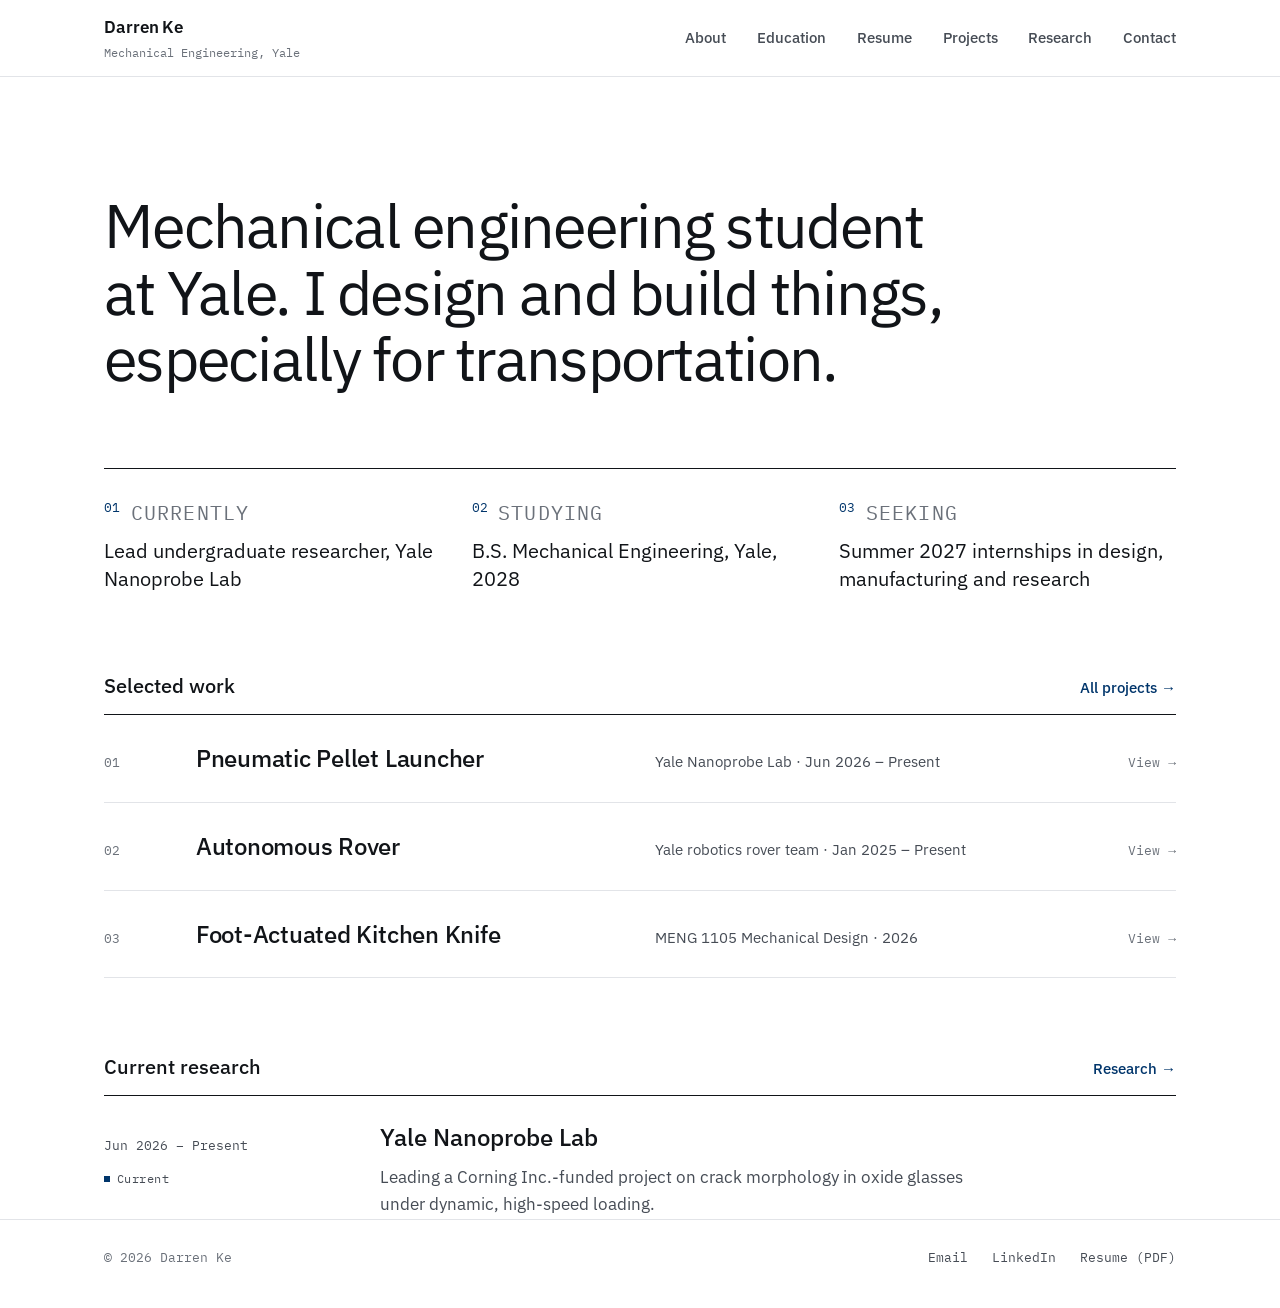
==== commit 2cb9ece8: "New portfolio site: editorial grid, Yale blue Home page plus About, Education, Resume, Projects, Res" ====
--- a/index.html
+++ b/index.html
@@ -4,22 +4,22 @@
 <meta charset="utf-8">
 <meta name="viewport" content="width=device-width, initial-scale=1, viewport-fit=cover">
 <!-- What search engines and link previews show. Edit these if your name or focus changes. -->
-<title>Darren Ke | Mechanical Engineering at Yale</title>
-<meta name="description" content="Projects, research, experience and coursework from Darren Ke, a mechanical engineering student at Yale who designs and builds things, especially for transportation.">
+<title>Darren Ke · Mechanical Engineering, Yale</title>
+<meta name="description" content="Darren Ke is a mechanical engineering student at Yale working on mechanical design, fabrication and materials research. Projects, research, education and resume.">
 <meta name="author" content="Darren Ke">
 <link rel="canonical" href="https://darrenke.com/">
-<meta name="theme-color" content="#f4efe6">
+<meta name="theme-color" content="#ffffff">
 <meta name="color-scheme" content="light">
 
 <meta property="og:type" content="profile">
 <meta property="og:site_name" content="Darren Ke">
-<meta property="og:title" content="Darren Ke | Mechanical Engineering at Yale">
-<meta property="og:description" content="Projects, research and experience from a Yale mechanical engineering student who designs and builds things, especially for transportation.">
+<meta property="og:title" content="Darren Ke · Mechanical Engineering, Yale">
+<meta property="og:description" content="Mechanical engineering student at Yale: mechanical design, fabrication and materials research.">
 <meta property="og:url" content="https://darrenke.com/">
 <meta property="og:image" content="https://darrenke.com/assets/og.png">
 <meta property="og:image:width" content="1200">
 <meta property="og:image:height" content="630">
-<meta property="og:image:alt" content="Darren Ke, Mechanical Engineering at Yale, above a commuter train travelling from the Bronx to New Haven.">
+<meta property="og:image:alt" content="Darren Ke, Mechanical Engineering, Yale University.">
 <meta property="profile:first_name" content="Darren">
 <meta property="profile:last_name" content="Ke">
 <meta name="twitter:card" content="summary_large_image">
@@ -29,13 +29,11 @@
 <link rel="apple-touch-icon" href="/apple-touch-icon.png">
 <link rel="manifest" href="/site.webmanifest">
 
-<link rel="preload" href="/assets/fonts/big-shoulders.woff2" as="font" type="font/woff2" crossorigin>
-<link rel="preload" href="/assets/fonts/public-sans.woff2" as="font" type="font/woff2" crossorigin>
-<link rel="preload" href="/assets/fonts/plex-mono-500.woff2" as="font" type="font/woff2" crossorigin>
+<link rel="preload" href="/assets/fonts/plex-sans.woff2" as="font" type="font/woff2" crossorigin>
+<link rel="preload" href="/assets/fonts/plex-mono-400.woff2" as="font" type="font/woff2" crossorigin>
 <link rel="stylesheet" href="/assets/site.css">
 <script src="/assets/site.js" defer></script>
 <script src="/content.js" defer></script>
-<script src="/assets/ride.js" defer></script>
 
 <script type="application/ld+json">
 {
@@ -49,7 +47,7 @@
     "email": "mailto:darren.ke@yale.edu",
     "description": "Mechanical engineering student at Yale University.",
     "affiliation": { "@type": "CollegeOrUniversity", "name": "Yale University", "url": "https://www.yale.edu/" },
-    "knowsAbout": ["Mechanical engineering", "Mechanical design", "CAD", "Manufacturing", "Materials science", "Rail transportation"],
+    "knowsAbout": ["Mechanical engineering", "Mechanical design", "CAD", "Manufacturing", "Materials science", "Glass fracture"],
     "sameAs": ["https://www.linkedin.com/in/darrenke"]
   }
 }
@@ -57,39 +55,38 @@
 </head>
 <body>
 <a class="skip" href="#main">Skip to content</a>
-<header class="top">
-  <div class="wrap top-in">
-    <a class="mark" href="#about" aria-label="Darren Ke, back to the top">DK</a>
-    <nav class="route" aria-label="Sections">
-      <span class="terminus" id="from" aria-hidden="true"></span>
-      <div class="route-line">
-        <ol class="stops" id="stations"></ol>
-        <span class="marker" id="marker" aria-hidden="true"></span>
-      </div>
-      <span class="terminus" id="to" aria-hidden="true"></span>
+
+<header class="site-header">
+  <div class="wrap header-in">
+    <a class="wordmark" href="/" data-link>
+      <span class="wm-name">Darren Ke</span>
+      <span class="wm-role">Mechanical Engineering, Yale</span>
+    </a>
+    <nav class="tabs" aria-label="Primary">
+      <ul>
+        <li><a href="/about" data-link>About</a></li>
+        <li><a href="/education" data-link>Education</a></li>
+        <li><a href="/resume" data-link>Resume</a></li>
+        <li><a href="/projects" data-link>Projects</a></li>
+        <li><a href="/research" data-link>Research</a></li>
+        <li><a href="/contact" data-link>Contact</a></li>
+      </ul>
     </nav>
-    <button class="scenery" id="scenery" type="button" aria-pressed="true" aria-label="Scenery: the train along the bottom of the screen">
-      <svg viewBox="0 0 18 12" aria-hidden="true"><rect x=".75" y=".75" width="16.5" height="8" rx="2" fill="none" stroke="currentColor" stroke-width="1.5"/><path d="M3 3.5h9" stroke="currentColor" stroke-width="1.5"/><circle cx="4.5" cy="10.5" r="1.3" fill="currentColor"/><circle cx="13.5" cy="10.5" r="1.3" fill="currentColor"/></svg>
-      <span class="txt">Scenery</span>
-    </button>
   </div>
 </header>
 
-<main class="wrap" id="main" tabindex="-1">
-  <div id="col">
-    <noscript>
-      <section class="stop about">
-        <h1 class="hero-name">Darren Ke</h1>
-        <p class="bio">Mechanical engineering student at Yale University.</p>
-        <p><a href="mailto:darren.ke@yale.edu">darren.ke@yale.edu</a> · <a href="https://www.linkedin.com/in/darrenke">LinkedIn</a></p>
-        <p class="empty">Turn on JavaScript to see projects, research and coursework.</p>
-      </section>
-    </noscript>
-  </div>
+<main id="main" class="wrap" tabindex="-1">
+  <noscript>
+    <section class="page">
+      <h1 class="page-title">Darren Ke</h1>
+      <p class="lead">Mechanical engineering student at Yale University.</p>
+      <p><a href="mailto:darren.ke@yale.edu">darren.ke@yale.edu</a> · <a href="https://www.linkedin.com/in/darrenke">LinkedIn</a> · <a href="/resume.pdf">Resume (PDF)</a></p>
+    </section>
+  </noscript>
 </main>
 
-<footer><div class="wrap"><div class="foot" id="foot"></div></div></footer>
-
-<div class="ride" id="ride" aria-hidden="true"></div>
+<footer class="site-footer">
+  <div class="wrap footer-in" id="footer"></div>
+</footer>
 </body>
 </html>
--- a/assets/site.css
+++ b/assets/site.css
@@ -1,392 +1,291 @@
-/* The ride: a New Haven Line train runs from the Bronx to New Haven along the bottom of the screen as you scroll.
-   Warm paper, ink and line red. Big Shoulders (after Chicago's civic signage) for signs, Public Sans for reading,
-   IBM Plex Mono for anything timetable-like. Sections are stops; the route map up top shows where you are. */
+/* Editorial grid: white page, near-black type, one accent (Yale blue). IBM Plex Sans for text, Plex Mono for
+   indices, dates and labels. Structure comes from a 12-column grid and hairline rules, not boxes or shadows. */
 
 /* ---------- Fonts (self-hosted, SIL Open Font License) ---------- */
-@font-face{font-family:"Big Shoulders Display";src:url("/assets/fonts/big-shoulders.woff2") format("woff2");font-weight:500 900;font-display:swap}
-@font-face{font-family:"Public Sans";src:url("/assets/fonts/public-sans.woff2") format("woff2");font-weight:400 700;font-style:normal;font-display:swap}
-@font-face{font-family:"Public Sans";src:url("/assets/fonts/public-sans-italic.woff2") format("woff2");font-weight:400 700;font-style:italic;font-display:swap}
+@font-face{font-family:"IBM Plex Sans";src:url("/assets/fonts/plex-sans.woff2") format("woff2");font-weight:300 700;font-style:normal;font-display:swap}
+@font-face{font-family:"IBM Plex Sans";src:url("/assets/fonts/plex-sans-italic.woff2") format("woff2");font-weight:400 500;font-style:italic;font-display:swap}
 @font-face{font-family:"IBM Plex Mono";src:url("/assets/fonts/plex-mono-400.woff2") format("woff2");font-weight:400;font-display:swap}
 @font-face{font-family:"IBM Plex Mono";src:url("/assets/fonts/plex-mono-500.woff2") format("woff2");font-weight:500;font-display:swap}
-@font-face{font-family:"IBM Plex Mono";src:url("/assets/fonts/plex-mono-600.woff2") format("woff2");font-weight:600;font-display:swap}
 
 /* ---------- Tokens ---------- */
 :root{
-  --paper:#f4efe6; --paper-2:#ebe3d5; --card:#fbf8f3;
-  --ink:#15171c; --ink-2:#4a4d55; --ink-3:#6b6e75; --rule:#dbd2c3;
-  --route:#d93a26;          /* New Haven Line red: graphics and large type */
-  --route-text:#b02c1b;     /* the same red, dark enough for small text */
-  --led:#ffd27a;            /* amber of a destination display */
-  --display:"Big Shoulders Display","Arial Narrow","Helvetica Neue",sans-serif;
-  --body:"Public Sans",system-ui,-apple-system,"Segoe UI",sans-serif;
+  --bg:#ffffff; --tint:#f5f6f8;
+  --ink:#111418; --ink-2:#464c55; --ink-3:#6b717a;
+  --rule:#e2e4e8; --rule-strong:#111418;
+  --accent:#00356b;            /* Yale blue */
+  --accent-hover:#00254a;
+  --sans:"IBM Plex Sans","Helvetica Neue",Arial,sans-serif;
   --mono:"IBM Plex Mono",ui-monospace,Menlo,Consolas,monospace;
-  --max:1120px; --gutter:clamp(18px,4vw,40px);
-  --top-h:68px; --ride-h:clamp(104px,19vh,184px);
-  --radius:16px;
-  --lift:0 22px 44px -26px rgba(21,23,28,.42);
+  --max:1200px; --gutter:clamp(20px,5vw,64px); --col-gap:clamp(16px,2.4vw,32px);
+  --header-h:76px;
+  --step-0:1.0625rem;          /* body, 17px */
+  --step-1:1.25rem;
+  --step-2:clamp(1.375rem,1.9vw,1.625rem);
+  --step-3:clamp(2.25rem,4.4vw,3.5rem);
+  --step-4:clamp(2.25rem,4.8vw,4rem);
   color-scheme:light;
 }
 
 /* ---------- Base ---------- */
 *,*::before,*::after{box-sizing:border-box}
-html{scroll-behavior:smooth;background:var(--paper);-webkit-text-size-adjust:100%;text-size-adjust:100%;scroll-padding-top:calc(var(--top-h) + 20px)}
-html.locked{overflow:hidden}
-@media (prefers-reduced-motion: reduce){ html{scroll-behavior:auto} *,*::before,*::after{transition-duration:0s!important;animation-duration:0s!important} }
-body{margin:0;padding-bottom:var(--ride-h);background:var(--paper);color:var(--ink);font:400 17px/1.65 var(--body);-webkit-font-smoothing:antialiased}
-html.no-ride body{padding-bottom:0}
-::selection{background:var(--route);color:#fff}
-a{color:inherit;text-underline-offset:.2em;text-decoration-thickness:1.5px}
-:focus-visible{outline:3px solid var(--route);outline-offset:3px;border-radius:6px}
-main:focus{outline:none}
-h1,h2,h3,h4{margin:0;font-family:var(--display);font-weight:800;line-height:1;text-wrap:balance}
+html{-webkit-text-size-adjust:100%;text-size-adjust:100%;scroll-padding-top:calc(var(--header-h) + 16px);background:var(--bg)}
+body{margin:0;background:var(--bg);color:var(--ink);font:400 var(--step-0)/1.6 var(--sans);-webkit-font-smoothing:antialiased;font-feature-settings:"kern","liga"}
+h1,h2,h3,h4{margin:0;font-weight:500;line-height:1.15;text-wrap:balance}
 p{margin:0}
+ul,ol{margin:0;padding:0}
+img{display:block;max-width:100%}
+a{color:inherit;text-decoration-thickness:1px;text-underline-offset:.22em}
+a:hover{color:var(--accent)}
+:focus-visible{outline:2px solid var(--accent);outline-offset:3px}
+main:focus,[tabindex="-1"]:focus{outline:none}
+::selection{background:var(--accent);color:#fff}
 .wrap{max-width:var(--max);margin:0 auto;padding-left:max(var(--gutter), env(safe-area-inset-left,0px));padding-right:max(var(--gutter), env(safe-area-inset-right,0px))}
 .vh{position:absolute!important;width:1px;height:1px;margin:-1px;padding:0;overflow:hidden;clip:rect(0 0 0 0);white-space:nowrap;border:0}
-.ico svg{display:block;width:16px;height:16px;fill:none;stroke:currentColor;stroke-width:1.8;stroke-linecap:round;stroke-linejoin:round}
-.kicker,.stop-no,.label{font:500 12.5px/1.3 var(--mono);letter-spacing:.08em;text-transform:uppercase;color:var(--route-text)}
-.print-only{display:none}
-.skip{position:fixed;left:12px;top:-80px;z-index:50;padding:12px 18px;border-radius:999px;background:var(--ink);color:var(--paper);font:700 15px/1 var(--body);text-decoration:none}
-.skip:focus{top:max(12px, env(safe-area-inset-top,0px))}
-
-/* ---------- Buttons ---------- */
+.mono,.label,.index{font-family:var(--mono);font-size:.8125rem;font-weight:400;letter-spacing:.02em}
+.label{color:var(--ink-3);text-transform:uppercase;letter-spacing:.06em;font-size:.75rem}
+.index{color:var(--ink-3);font-variant-numeric:tabular-nums}
+.skip{position:fixed;left:12px;top:-60px;z-index:50;padding:10px 16px;background:var(--ink);color:#fff;font-weight:500;text-decoration:none}
+.skip:focus{top:12px}
+
+/* ---------- Header and tabs ---------- */
+.site-header{position:sticky;top:0;z-index:20;background:rgba(255,255,255,.96);border-bottom:1px solid var(--rule)}
+@supports (backdrop-filter:blur(8px)){ .site-header{background:rgba(255,255,255,.88);backdrop-filter:blur(8px)} }
+.header-in{display:flex;align-items:stretch;justify-content:space-between;gap:24px;height:var(--header-h)}
+.wordmark{display:flex;flex-direction:column;justify-content:center;gap:2px;text-decoration:none;color:var(--ink)}
+.wordmark:hover{color:var(--ink)}
+.wm-name{font-size:1.0625rem;font-weight:600;letter-spacing:-.005em}
+.wm-role{font-family:var(--mono);font-size:.75rem;color:var(--ink-3)}
+.tabs{display:flex}
+.tabs ul{display:flex;list-style:none;gap:clamp(16px,2.4vw,34px)}
+.tabs li{display:flex}
+.tabs a{position:relative;display:flex;align-items:center;font-size:.9375rem;font-weight:500;color:var(--ink-2);text-decoration:none;white-space:nowrap}
+.tabs a:hover{color:var(--ink)}
+.tabs a::after{content:"";position:absolute;left:0;right:0;bottom:-1px;height:2px;background:transparent}
+.tabs a[aria-current="page"]{color:var(--ink)}
+.tabs a[aria-current="page"]::after{background:var(--accent)}
+
+/* ---------- Page structure ---------- */
+.page{padding:clamp(48px,7vw,96px) 0 clamp(64px,8vw,120px)}
+.page-head{display:grid;grid-template-columns:repeat(12,minmax(0,1fr));column-gap:var(--col-gap);row-gap:20px;margin-bottom:clamp(40px,6vw,72px)}
+.page-head .index{grid-column:1 / span 3;padding-top:.9em}
+.page-head .head-body{grid-column:4 / span 9}
+.page-title{font-size:var(--step-3);font-weight:400;letter-spacing:-.025em;line-height:1.05}
+.lead{margin-top:20px;max-width:58ch;font-size:var(--step-1);line-height:1.55;color:var(--ink-2)}
+/* A labeled row: label on the left (3 columns), content on the right (9) */
+.row{display:grid;grid-template-columns:repeat(12,minmax(0,1fr));column-gap:var(--col-gap);row-gap:12px;padding:28px 0;border-top:1px solid var(--rule)}
+.row > .row-label{grid-column:1 / span 3}
+.row > .row-body{grid-column:4 / span 9;min-width:0}
+.row.strong{border-top-color:var(--rule-strong)}
+.section{margin-top:clamp(48px,6vw,80px)}
+.section-head{display:flex;align-items:baseline;justify-content:space-between;gap:16px;padding-bottom:14px;border-bottom:1px solid var(--rule-strong)}
+.section-head h2{font-size:var(--step-1);font-weight:500}
+.section-head + .row{border-top:0}
+.more{font-size:.9375rem;font-weight:500;color:var(--accent);text-decoration:none;white-space:nowrap}
+.more:hover{text-decoration:underline}
+.more::after{content:" →"}
+
+/* Entries (roles, research) */
+.entry h2,.entry h3{font-size:var(--step-2);font-weight:500;letter-spacing:-.01em}
+.entry .org{margin-top:4px;color:var(--ink-2)}
+.entry .summary{margin-top:14px;max-width:62ch}
+.entry ul{margin-top:14px;padding-left:1.1em;max-width:66ch;color:var(--ink-2)}
+.entry li{margin:6px 0;padding-left:.2em}
+.entry li::marker{color:var(--ink-3)}
+.dates{font-family:var(--mono);font-size:.8125rem;color:var(--ink-2);font-variant-numeric:tabular-nums}
+.status{display:inline-block;margin-top:8px;font-family:var(--mono);font-size:.75rem;letter-spacing:.04em;color:var(--accent)}
+.status::before{content:"";display:inline-block;width:6px;height:6px;margin-right:7px;vertical-align:1px;background:var(--accent)}
+.tags{display:flex;flex-wrap:wrap;gap:6px 14px;margin-top:16px;font-family:var(--mono);font-size:.8125rem;color:var(--ink-3)}
+.tags li{list-style:none}
+.tags li + li::before{content:"/";margin-right:14px;color:var(--rule)}
+
+/* Buttons and links */
 .actions{display:flex;flex-wrap:wrap;gap:12px}
-.btn{display:inline-flex;align-items:center;justify-content:center;gap:10px;min-height:48px;padding:0 22px;border:2px solid var(--ink);border-radius:999px;background:transparent;color:var(--ink);font:700 15px/1 var(--body);text-decoration:none;cursor:pointer;transition:background .15s,color .15s,border-color .15s}
-.btn:hover{background:var(--ink);color:var(--paper)}
-.btn.primary{background:var(--ink);color:var(--paper)}
-.btn.primary:hover{background:var(--route);border-color:var(--route);color:#fff}
-.btn.go::after{content:"→";transition:transform .15s}
-.btn.go:hover::after{transform:translateX(3px)}
-
-/* ---------- Route map header ---------- */
-.top{position:sticky;top:0;z-index:30;padding-top:env(safe-area-inset-top,0px);background:rgba(244,239,230,.94);-webkit-backdrop-filter:blur(10px) saturate(1.2);backdrop-filter:blur(10px) saturate(1.2);border-bottom:1px solid var(--rule)}
-.top-in{display:grid;grid-template-columns:auto minmax(0,1fr) auto;align-items:center;gap:clamp(12px,2.4vw,28px);height:var(--top-h)}
-.mark{display:grid;place-items:center;width:42px;height:42px;border-radius:50%;background:var(--route);color:#fff;font:900 18px/1 var(--display);letter-spacing:.02em;text-decoration:none}
-.mark:hover{background:var(--ink)}
-.route{display:flex;align-items:center;gap:14px;min-width:0}
-.terminus{flex:none;font:600 11px/1 var(--mono);letter-spacing:.1em;text-transform:uppercase;color:var(--ink-2);padding-bottom:16px}
-.route-line{position:relative;flex:1;min-width:0;height:46px}
-.route-line::before{content:"";position:absolute;left:-6px;right:-6px;top:13px;height:5px;border-radius:3px;background:var(--route)}
-.stops{list-style:none;margin:0;padding:0;position:absolute;inset:0;display:flex;justify-content:space-between}
-.stops li{position:relative;width:0}
-.stop-link{position:absolute;left:0;top:0;transform:translateX(-50%);display:flex;flex-direction:column;align-items:center;gap:7px;padding:8px 6px 4px;color:var(--ink-2);text-decoration:none}
-.stop-link .dot{width:15px;height:15px;border-radius:50%;background:var(--paper);border:3px solid var(--ink);transition:background .15s,transform .15s}
-.stop-link .name{font:600 10.5px/1 var(--mono);letter-spacing:.08em;text-transform:uppercase;white-space:nowrap}
-.stop-link .short{display:none}
-.stop-link:hover .name{color:var(--route-text)}
-.stop-link[aria-current="true"]{color:var(--ink)}
-.stop-link[aria-current="true"] .dot{background:var(--ink);transform:scale(1.15)}
-.marker{position:absolute;left:0;top:-5px;width:34px;height:19px;transform:translateX(-50%);pointer-events:none;z-index:1;transition:left .12s linear}
-.marker svg{display:block;width:100%;height:100%}
-.scenery{display:inline-flex;align-items:center;gap:8px;height:40px;padding:0 14px;border:1.5px solid var(--ink);border-radius:999px;background:transparent;color:var(--ink);font:600 11.5px/1 var(--mono);letter-spacing:.06em;text-transform:uppercase;cursor:pointer}
-.scenery svg{width:18px;height:12px}
-.scenery[aria-pressed="true"]{background:var(--ink);color:var(--paper)}
-.scenery:hover{border-color:var(--route)}
-
-/* ---------- Stops (sections) ---------- */
-.stop{padding-top:clamp(80px,11vw,136px)}
-.stop.about{padding-top:clamp(36px,6vw,72px)}
-/* A station sign over a short stretch of track */
-.stop-head{position:relative;display:flex;align-items:flex-end;gap:clamp(14px,2vw,22px);margin-bottom:clamp(30px,4vw,52px);padding-bottom:26px}
-.stop-head::after{content:"";position:absolute;left:0;right:0;bottom:0;height:12px;
-  background:linear-gradient(var(--ink),var(--ink)) 0 0/100% 2px no-repeat,linear-gradient(var(--ink),var(--ink)) 0 100%/100% 2px no-repeat,repeating-linear-gradient(90deg,var(--ink-3) 0 3px,transparent 3px 15px) 0 2px/100% 8px no-repeat}
-.stop-bullet{flex:none;display:grid;place-items:center;width:clamp(46px,5.4vw,64px);aspect-ratio:1;margin-bottom:4px;border-radius:50%;background:var(--route);color:#fff;font:900 clamp(24px,2.8vw,32px)/1 var(--display)}
-.stop-no{margin:0 0 8px}
-.stop h2{font-size:clamp(3.25rem,8.6vw,6.75rem);font-weight:900;line-height:.82;text-transform:uppercase;letter-spacing:.005em}
-
-/* ---------- About: the departure ---------- */
-.hero{display:grid;grid-template-columns:minmax(0,1.3fr) minmax(280px,.85fr);gap:clamp(36px,5vw,80px);align-items:center;min-height:calc(100svh - var(--top-h) - var(--ride-h) - 96px)}
-.hero-kicker{margin:0 0 16px;font:500 13px/1.3 var(--mono);letter-spacing:.1em;text-transform:uppercase;color:var(--route-text)}
-.hero-name{font-size:clamp(4.6rem,13.5vw,11rem);font-weight:900;line-height:.8;text-transform:uppercase;letter-spacing:-.005em}
-.hero-name .last{color:var(--route)}
-.sub{display:flex;flex-wrap:wrap;gap:4px 14px;margin-top:18px;font:500 13px/1.4 var(--mono);letter-spacing:.06em;text-transform:uppercase;color:var(--ink-2)}
-.about .bio{margin:30px 0 32px;max-width:46ch;font-size:clamp(17px,1.5vw,19.5px);color:var(--ink-2)}
-.oops h1{font-size:clamp(3rem,8vw,5rem);text-transform:uppercase;margin-bottom:16px}
-.oops p{max-width:60ch;margin-bottom:12px}
-.oops .muted{color:var(--ink-2);font-size:14px}
-
-/* The ticket */
-.ticket{position:relative;justify-self:center;width:100%;max-width:410px;padding:22px 24px 20px;border-radius:18px;background:var(--card);box-shadow:0 1px 0 rgba(21,23,28,.06),var(--lift);transform:rotate(-2deg);transition:transform .25s}
-.ticket:hover{transform:rotate(0)}
-.t-top{display:flex;align-items:center;justify-content:space-between;gap:12px;font:600 11px/1 var(--mono);letter-spacing:.1em;text-transform:uppercase;color:var(--ink-2)}
-.t-top .t-type{display:flex;align-items:center;gap:8px}
-.t-bullet{display:grid;place-items:center;width:22px;height:22px;border-radius:50%;background:var(--route);color:#fff;font:900 12px/1 var(--display)}
-.t-route{display:flex;flex-wrap:wrap;align-items:baseline;gap:4px 12px;margin:16px 0 18px;font:900 clamp(32px,3.6vw,42px)/.9 var(--display);text-transform:uppercase}
-.t-route .arrow{color:var(--route);font-weight:800}
-.t-perf{position:relative;height:0;margin:0 -24px 16px;border-top:2px dashed var(--rule)}
-.t-perf::before,.t-perf::after{content:"";position:absolute;top:-12px;width:22px;height:22px;border-radius:50%;background:var(--paper)}
-.t-perf::before{left:-11px}
-.t-perf::after{right:-11px}
-.t-rows{display:grid;grid-template-columns:auto 1fr;gap:9px 18px;margin:0}
-.t-rows dt{padding-top:3px;font:600 10.5px/1.5 var(--mono);letter-spacing:.1em;text-transform:uppercase;color:var(--ink-3)}
-.t-rows dd{margin:0;font:600 15.5px/1.4 var(--body)}
-.t-foot{display:flex;align-items:flex-end;justify-content:space-between;gap:16px;margin-top:20px}
-.barcode{display:block;width:100%;max-width:210px;height:40px}
-.t-no{margin-top:6px;font:500 10.5px/1 var(--mono);letter-spacing:.14em;color:var(--ink-3)}
-.t-photo{flex:none;width:66px;height:80px;border-radius:8px;object-fit:cover;border:1px solid var(--rule)}
-
-/* By the numbers: a destination-board panel */
-.stats{position:relative;margin-top:clamp(56px,8vw,96px);padding:clamp(26px,4vw,42px);border-radius:20px;background:var(--ink);color:var(--paper);overflow:hidden}
-.stats::before{content:"";position:absolute;left:0;right:0;top:0;height:6px;background:var(--route)}
-.stats-label{display:flex;align-items:center;gap:10px;margin:0 0 26px;font:600 12px/1 var(--mono);letter-spacing:.12em;text-transform:uppercase;color:var(--led)}
-.stats-label::before{content:"";width:8px;height:8px;border-radius:50%;background:var(--led);box-shadow:0 0 10px var(--led)}
-.stats ul{list-style:none;margin:0;padding:0;display:grid;grid-template-columns:repeat(auto-fit,minmax(min(100%,200px),1fr));gap:26px 0}
-.stats li{padding:0 28px;border-left:1px solid rgba(244,239,230,.16)}
-.stats li:first-child{padding-left:0;border-left:0}
-.stat-value{display:block;font:900 clamp(3.2rem,6.4vw,5rem)/.85 var(--display);color:var(--paper)}
-.stat-label{display:block;max-width:28ch;margin-top:12px;font:500 12.5px/1.55 var(--mono);color:#c9c2b6}
-
-/* ---------- Research and experience: a branch line ---------- */
-.jobs{position:relative;list-style:none;margin:0;padding:0 0 0 46px}
-.jobs::before{content:"";position:absolute;left:12px;top:12px;bottom:18px;width:6px;border-radius:3px;background:var(--route)}
-.jobs > li{position:relative;min-width:0;padding-bottom:40px}
-.jobs > li:last-child{padding-bottom:0}
-.jobs > li::before{content:"";position:absolute;left:-43px;top:4px;width:24px;height:24px;border-radius:50%;background:var(--paper);border:5px solid var(--ink)}
-.job-top{display:grid;grid-template-columns:minmax(0,1fr) auto;gap:4px 24px;align-items:baseline}
-.job-top h3{font-size:clamp(1.75rem,3vw,2.25rem);font-weight:800;line-height:1.05}
-.job-org{grid-column:1;font-weight:600;color:var(--ink-2)}
-.job-dates{grid-column:2;grid-row:1;padding:4px 10px;border-radius:999px;background:var(--paper-2);font:500 12px/1.3 var(--mono);letter-spacing:.04em;white-space:nowrap}
-.jobs ul,.card ul{margin:14px 0 0;padding-left:20px;max-width:68ch}
-.jobs ul li,.card ul li{margin:6px 0;padding-left:4px}
-.jobs ul li::marker,.card ul li::marker,.proj-cols li::marker{color:var(--route)}
+.btn{display:inline-flex;align-items:center;justify-content:center;gap:10px;min-height:44px;padding:0 20px;border:1px solid var(--ink);border-radius:2px;background:transparent;color:var(--ink);font:500 .9375rem/1 var(--sans);text-decoration:none;cursor:pointer;transition:background .12s,color .12s,border-color .12s}
+.btn:hover{background:var(--ink);color:#fff}
+.btn.primary{background:var(--accent);border-color:var(--accent);color:#fff}
+.btn.primary:hover{background:var(--accent-hover);border-color:var(--accent-hover)}
+
+/* ---------- Home ---------- */
+.home-hero{display:grid;grid-template-columns:repeat(12,minmax(0,1fr));column-gap:var(--col-gap);padding:clamp(56px,9vw,128px) 0 clamp(48px,6vw,80px)}
+.statement{grid-column:1 / span 10;font-size:var(--step-4);font-weight:400;line-height:1.08;letter-spacing:-.028em}
+.statement .name{font-weight:500}
+.facts{display:grid;grid-template-columns:repeat(3,minmax(0,1fr));column-gap:var(--col-gap);border-top:1px solid var(--rule-strong)}
+.fact{padding:20px 0 4px}
+.fact .label{display:flex;gap:10px}
+.fact .label .index{color:var(--accent)}
+.fact p{margin-top:10px;font-size:var(--step-1);line-height:1.4}
+.work-list{list-style:none}
+.work-item{border-bottom:1px solid var(--rule)}
+.work-link{display:grid;grid-template-columns:repeat(12,minmax(0,1fr));column-gap:var(--col-gap);align-items:baseline;padding:24px 0;text-decoration:none;color:var(--ink)}
+.work-link .index{grid-column:1 / span 1}
+.work-link .w-title{grid-column:2 / span 5;font-size:var(--step-2);font-weight:500;letter-spacing:-.01em}
+.work-link .w-meta{grid-column:7 / span 4;color:var(--ink-2);font-size:.9375rem}
+.work-link .w-go{grid-column:11 / span 2;justify-self:end;font-family:var(--mono);font-size:.8125rem;color:var(--ink-3)}
+.work-link:hover{color:var(--ink)}
+.work-link:hover .w-title{color:var(--accent);text-decoration:underline;text-decoration-thickness:1px;text-underline-offset:.2em}
+.work-link:hover .w-go{color:var(--accent)}
+.feature{display:grid;grid-template-columns:repeat(12,minmax(0,1fr));column-gap:var(--col-gap);row-gap:16px;padding-top:28px}
+.feature .f-meta{grid-column:1 / span 3}
+.feature .f-body{grid-column:4 / span 9}
+.feature h3{font-size:var(--step-2);font-weight:500}
+.feature p{margin-top:12px;max-width:62ch;color:var(--ink-2)}
+.feature .more{display:inline-block;margin-top:18px}
+
+/* ---------- About ---------- */
+.about-grid{display:grid;grid-template-columns:repeat(12,minmax(0,1fr));column-gap:var(--col-gap);row-gap:32px;margin-bottom:clamp(40px,6vw,72px)}
+.about-text{grid-column:4 / span 7}
+.about-text p{font-size:var(--step-1);line-height:1.6}
+.about-text p + p{margin-top:1em}
+.portrait{grid-column:1 / span 3}
+.portrait img{width:100%;aspect-ratio:4 / 5;object-fit:cover;filter:grayscale(.15)}
+.skill-grid{display:grid;grid-template-columns:repeat(2,minmax(0,1fr));gap:24px var(--col-gap)}
+.skill-grid h3{font-size:1rem;font-weight:500}
+.skill-grid p{margin-top:6px;color:var(--ink-2)}
+
+/* ---------- Education ---------- */
+.school h2{font-size:var(--step-2);font-weight:500}
+.school .degree{margin-top:6px;font-size:var(--step-1)}
+.school .meta{display:flex;flex-wrap:wrap;gap:6px 22px;margin-top:12px;font-family:var(--mono);font-size:.8125rem;color:var(--ink-2)}
+.plain-list{list-style:none}
+.plain-list li{padding:6px 0}
+.courses{list-style:none}
+.courses li{display:grid;grid-template-columns:8.5rem minmax(0,1fr);gap:16px;padding:9px 0;border-bottom:1px solid var(--rule)}
+.courses li:last-child{border-bottom:0}
+.courses .code{font-family:var(--mono);font-size:.8125rem;color:var(--ink-3);padding-top:.15em}
+
+/* ---------- Resume ---------- */
+.resume-grid{display:grid;grid-template-columns:repeat(12,minmax(0,1fr));column-gap:var(--col-gap);row-gap:32px;align-items:start}
+.resume-side{grid-column:1 / span 4;position:sticky;top:calc(var(--header-h) + 32px)}
+.resume-side .actions{margin-top:24px;flex-direction:column;align-items:flex-start}
+.resume-side .updated{margin-top:14px}
+.resume-sheet{grid-column:5 / span 8;display:block;border:1px solid var(--rule);background:#fff;text-decoration:none}
+.resume-sheet img{width:100%;height:auto}
+.resume-sheet:hover{border-color:var(--ink)}
+.resume-sheet:focus-visible{outline-offset:4px}
 
 /* ---------- Projects ---------- */
-.filters{display:flex;flex-wrap:wrap;gap:8px;margin-bottom:28px}
-.chip{min-height:40px;padding:0 16px;border:1.5px solid var(--ink);border-radius:999px;background:transparent;color:var(--ink);font:600 14px/1 var(--body);cursor:pointer}
-.chip:hover{border-color:var(--route)}
-.chip[aria-pressed="true"]{background:var(--ink);color:var(--paper)}
-.cards{display:grid;grid-template-columns:repeat(auto-fill,minmax(min(100%,330px),1fr));gap:24px;align-items:start}
-.card{min-width:0;overflow:hidden;border:1px solid var(--rule);border-radius:var(--radius);background:var(--card);transition:transform .2s,box-shadow .2s}
-.card:hover{transform:translateY(-4px);box-shadow:var(--lift)}
-.media{position:relative;aspect-ratio:16/10;display:grid;place-items:center;background:var(--paper-2);color:var(--ink-2);font:500 12px/1.4 var(--mono)}
-.media img{width:100%;height:100%;object-fit:cover;display:block;transition:transform .4s}
-button.media{width:100%;margin:0;padding:0;border:0;overflow:hidden;cursor:pointer}
-button.media:focus-visible{outline-offset:-4px}
-.card:hover .media img{transform:scale(1.04)}
-.open-hint{position:absolute;right:12px;bottom:12px;display:inline-flex;align-items:center;gap:8px;padding:9px 13px;border-radius:999px;background:var(--paper);color:var(--ink);font:700 13px/1 var(--body);box-shadow:0 4px 12px -4px rgba(21,23,28,.4)}
-.open-hint .ico svg{width:13px;height:13px}
-.card:hover .open-hint{background:var(--route);color:#fff}
-/* No photo yet: a platform sign with the project's name */
-.sign{position:absolute;inset:0;display:flex;flex-direction:column;justify-content:space-between;padding:22px 24px;background:var(--ink);color:var(--paper);text-align:left}
-.sign::after{content:"";position:absolute;left:0;right:0;bottom:0;height:8px;background:var(--route)}
-.sign-no{font:600 11px/1 var(--mono);letter-spacing:.12em;text-transform:uppercase;color:var(--led)}
-.sign-name{max-width:14ch;font:900 clamp(30px,3.4vw,40px)/.9 var(--display);text-transform:uppercase}
-.card-body{display:grid;gap:14px;padding:22px 24px 24px}
-.card h3{font-size:30px;font-weight:800;line-height:.95;text-transform:uppercase}
-.tags{display:flex;flex-wrap:wrap;gap:6px}
-.tag{padding:5px 11px;border-radius:999px;background:var(--paper-2);font:600 12px/1.2 var(--body);color:var(--ink-2)}
-.card details summary{display:inline-flex;align-items:center;gap:8px;min-height:32px;cursor:pointer;list-style:none;font:700 14px/1 var(--body)}
-.card details summary::-webkit-details-marker{display:none}
-.card details summary::after{content:"+";display:grid;place-items:center;width:20px;height:20px;border-radius:50%;background:var(--paper-2);font-size:15px}
-.card details[open] summary::after{content:"−"}
-.card .role{margin-top:10px;font:500 12px/1.5 var(--mono);color:var(--ink-2)}
-.card .plinks{display:flex;flex-wrap:wrap;gap:14px;margin-top:10px;font-weight:700}
-.empty{color:var(--ink-2)}
-
-/* ---------- Project window ---------- */
-dialog{padding:0;border:0;color:var(--ink);background:transparent;max-width:none;max-height:none;overflow:hidden}
-.proj{width:min(1040px, calc(100vw - 32px));height:calc(100vh - 48px);height:calc(100dvh - 48px);margin:auto}
-.proj::backdrop{background:rgba(21,23,28,.62);-webkit-backdrop-filter:blur(3px);backdrop-filter:blur(3px)}
-.proj[open]{animation:pull-in .28s cubic-bezier(.2,.8,.2,1)}
-@keyframes pull-in{from{opacity:0;transform:translateY(18px)}}
-.proj-panel{height:100%;display:flex;flex-direction:column;overflow:hidden;border-radius:20px;background:var(--paper);box-shadow:0 40px 80px -30px rgba(0,0,0,.5)}
-.proj-head{flex:none;position:relative;display:flex;align-items:center;gap:16px;padding:14px 14px 18px 24px;background:var(--ink);color:var(--paper)}
-.proj-head::after{content:"";position:absolute;left:0;right:0;bottom:0;height:5px;background:var(--route)}
-.proj-head h2{flex:1;min-width:0;font-size:clamp(26px,3.4vw,38px);font-weight:900;line-height:.95;text-transform:uppercase}
-.bullet{flex:none;width:16px;height:16px;border-radius:50%;background:var(--route);box-shadow:0 0 0 3px var(--ink),0 0 0 5px var(--paper)}
-.x{flex:none;width:44px;height:44px;display:grid;place-items:center;border:0;border-radius:50%;background:rgba(244,239,230,.12);color:var(--paper);cursor:pointer}
-.x:hover{background:var(--route)}
-.x .ico svg{width:18px;height:18px;stroke-width:2.2}
-.proj-body{flex:1;min-height:0;overflow:auto;overscroll-behavior:contain;padding:32px clamp(18px,4.5vw,52px) 64px}
-.proj-body:focus-visible{outline-offset:-4px}
-.proj-hero{margin:0 0 26px}
-.zoom{position:relative;display:block;width:100%;margin:0;padding:0;border:0;border-radius:12px;overflow:hidden;background:var(--paper-2);cursor:zoom-in}
-.zoom img{display:block;width:100%;height:auto}
-.proj-hero .zoom img{max-height:min(60vh,560px);object-fit:contain}
-.zoom-ico{position:absolute;right:10px;top:10px;width:32px;height:32px;display:grid;place-items:center;border-radius:50%;background:var(--paper);color:var(--ink)}
-.zoom:hover .zoom-ico{background:var(--route);color:#fff}
-.ph{display:grid;place-items:center;aspect-ratio:4/3;padding:16px;border:1.5px dashed var(--ink-3);border-radius:12px;background:var(--paper-2);color:var(--ink-2);font:500 12.5px/1.5 var(--mono);text-align:center;overflow-wrap:anywhere}
-.proj-meta{display:flex;flex-wrap:wrap;align-items:center;gap:10px 16px}
-.proj-role{font:500 12.5px/1.5 var(--mono);color:var(--ink-2)}
-.proj-lead{max-width:40ch;margin-top:16px;font-size:clamp(20px,2.4vw,26px);font-weight:500;line-height:1.35}
-.proj-cols{display:grid;gap:32px 52px;margin-top:36px;padding-top:30px;border-top:1px solid var(--rule)}
-.proj-cols.two{grid-template-columns:minmax(0,1.7fr) minmax(0,1fr)}
-.proj-cols p{margin:0 0 16px;max-width:66ch}
-.proj-cols ul{margin:0 0 20px;padding-left:20px}
-.proj-cols li{margin:6px 0}
-.side-box{padding:22px 24px;border-radius:14px;background:var(--card);border:1px solid var(--rule)}
-.kicker{margin:0 0 12px}
-.why{margin-top:56px}
-.why > h3{font-size:clamp(36px,5vw,56px);font-weight:900;line-height:.9;text-transform:uppercase}
-.why > p{margin-top:10px;color:var(--ink-2)}
-.why-list{list-style:none;margin:36px 0 0;padding:0;display:grid;gap:64px}
-.why-list.solo{gap:18px;margin-top:26px;grid-template-columns:repeat(auto-fill,minmax(min(100%,300px),1fr))}
-.why-row{position:relative;display:grid;grid-template-columns:minmax(0,1fr) minmax(0,1.2fr);gap:80px;align-items:center}
-.why-row.flip .why-box{order:2}
-.why-row.solo{grid-template-columns:minmax(0,1fr)}
-.why-box{position:relative;z-index:1;padding:22px 24px;border-radius:14px;background:var(--card);border:1px solid var(--rule)}
-.why-num{display:inline-grid;place-items:center;width:30px;height:30px;border-radius:50%;background:var(--route);color:#fff;font:900 15px/1 var(--display)}
-.why-box h4{margin:14px 0 8px;font-size:24px;font-weight:800;line-height:1;text-transform:uppercase}
-.why-box p{margin:0 0 10px;font-size:15.5px;color:var(--ink-2)}
-.why-box p:last-child{margin-bottom:0}
-.why-fig{margin:0;min-width:0}
-.why-fig figcaption{margin-top:10px;font:500 12px/1.5 var(--mono);color:var(--ink-2)}
-.why-fig figcaption b{color:var(--route-text);margin-right:8px}
+.project-list{list-style:none;border-top:1px solid var(--rule-strong)}
+.project-item{border-bottom:1px solid var(--rule)}
+.project-link{display:grid;grid-template-columns:repeat(12,minmax(0,1fr));column-gap:var(--col-gap);row-gap:10px;padding:32px 0;text-decoration:none;color:var(--ink)}
+.project-link .p-meta{grid-column:1 / span 3;display:flex;flex-direction:column;gap:4px}
+.project-link .p-body{grid-column:4 / span 7}
+.project-link .p-go{grid-column:11 / span 2;justify-self:end;font-family:var(--mono);font-size:.8125rem;color:var(--ink-3);white-space:nowrap}
+.project-link h2{font-size:var(--step-2);font-weight:500;letter-spacing:-.01em}
+.project-link p{margin-top:10px;color:var(--ink-2);max-width:60ch}
+.project-link:hover{color:var(--ink)}
+.project-link:hover h2{color:var(--accent);text-decoration:underline;text-decoration-thickness:1px;text-underline-offset:.2em}
+.project-link:hover .p-go{color:var(--accent)}
+.thumb{grid-column:4 / span 7;margin-bottom:6px;aspect-ratio:16 / 9;overflow:hidden;background:var(--tint)}
+.thumb img{width:100%;height:100%;object-fit:cover}
+
+/* Project page */
+.crumbs{display:flex;gap:10px;margin-bottom:28px;font-family:var(--mono);font-size:.8125rem;color:var(--ink-3)}
+.crumbs a{color:var(--ink-2)}
+.crumbs a:hover{color:var(--accent)}
+.spec{display:grid;grid-template-columns:repeat(4,minmax(0,1fr));column-gap:var(--col-gap);border-top:1px solid var(--rule-strong);border-bottom:1px solid var(--rule)}
+.spec div{padding:18px 0 20px}
+.spec dt{margin-bottom:6px}
+.spec dd{margin:0;font-size:.9375rem}
+.figure{margin:clamp(32px,5vw,56px) 0 0}
+.figure img{width:100%;height:auto;background:var(--tint)}
+.figure figcaption{margin-top:10px;font-family:var(--mono);font-size:.8125rem;color:var(--ink-3)}
+.prose p{max-width:66ch}
+.prose p + p{margin-top:1em}
+.check{list-style:none}
+.check li{position:relative;padding:6px 0 6px 22px;max-width:66ch}
+.check li::before{content:"";position:absolute;left:0;top:.95em;width:8px;height:1px;background:var(--ink)}
+.decisions{list-style:none;counter-reset:d}
+.decision{position:relative;display:grid;grid-template-columns:repeat(9,minmax(0,1fr));column-gap:var(--col-gap);padding:24px 0;border-bottom:1px solid var(--rule)}
+.decision:first-child{padding-top:4px}
+.decision:last-child{border-bottom:0}
+.decision .d-no{grid-column:1 / span 1}
+.decision .d-text{grid-column:2 / span 8}
+.decision.has-fig .d-text{grid-column:2 / span 4}
+.decision .d-fig{grid-column:6 / span 4;margin:0}
+.decision h3{font-size:var(--step-1);font-weight:500}
+.decision p{margin-top:8px;color:var(--ink-2);max-width:62ch}
+.d-fig .zoom{display:block;width:100%;padding:0;border:0;background:var(--tint);cursor:zoom-in}
+.d-fig img{width:100%;height:auto}
+.d-fig figcaption{margin-top:8px;font-family:var(--mono);font-size:.75rem;color:var(--ink-3)}
 .leader{position:absolute;left:0;top:0;z-index:2;overflow:visible;pointer-events:none}
-.leader path{fill:none;stroke:var(--route);stroke-width:2.5;stroke-linecap:round;stroke-linejoin:round}
-.leader .tail{fill:var(--route)}
-.leader .tip{fill:var(--route);stroke:#fff;stroke-width:2.5}
-
-/* Full-size image viewer */
-.lightbox{width:100vw;height:100vh;height:100dvh;margin:0}
-.lightbox::backdrop{background:rgba(21,23,28,.94)}
-.lb-wrap{height:100%;display:flex;flex-direction:column;align-items:center;justify-content:center;gap:14px;padding:72px 16px 28px}
-.lb-wrap img{display:block;min-height:0;max-width:100%;max-height:calc(100% - 44px);object-fit:contain;border-radius:8px;background:#fff}
-.lb-cap{max-width:70ch;color:var(--paper);font:500 13px/1.5 var(--mono);text-align:center}
-.lightbox .x{position:absolute;z-index:1;top:max(14px, env(safe-area-inset-top,0px));right:max(14px, env(safe-area-inset-right,0px))}
-
-/* ---------- Skills ---------- */
-.skills{display:grid;grid-template-columns:repeat(auto-fill,minmax(min(100%,300px),1fr));gap:18px}
-.skill-group{padding:22px 24px;border-radius:var(--radius);background:var(--card);border:1px solid var(--rule)}
-.skills h3{margin:0 0 16px;font-size:26px;font-weight:800;text-transform:uppercase}
-.skills ul{list-style:none;margin:0;padding:0;display:flex;flex-wrap:wrap;gap:8px}
-.skills li{padding:6px 13px;border-radius:999px;background:var(--paper-2);font:600 14px/1.3 var(--body)}
-
-/* ---------- Education: the timetable ---------- */
-.edu{display:grid;gap:32px}
-.edu h3{font-size:clamp(2.25rem,4.4vw,3.25rem);font-weight:900;text-transform:uppercase;line-height:.9}
-.edu .deg{margin-top:12px;font-size:19px;font-weight:600}
-.edu .meta{display:flex;flex-wrap:wrap;gap:8px;margin-top:14px}
-.edu .meta span{padding:5px 12px;border-radius:999px;background:var(--paper-2);font:500 12.5px/1.3 var(--mono)}
-.edu .lbl{margin:36px 0 14px;font:500 12.5px/1 var(--mono);letter-spacing:.08em;text-transform:uppercase;color:var(--route-text)}
-.edu .tag{font-size:14px;padding:6px 13px;color:var(--ink)}
-.terms{max-width:720px;overflow:hidden;border:1px solid var(--rule);border-radius:var(--radius);background:var(--card)}
-.term + .term{border-top:1px solid var(--rule)}
-.term-btn{display:grid;grid-template-columns:minmax(0,1fr) auto 18px;align-items:center;gap:16px;width:100%;min-height:60px;padding:0 22px;border:0;background:transparent;color:var(--ink);text-align:left;cursor:pointer}
-.term-btn:hover{background:var(--paper)}
-.term-name{font:800 24px/1 var(--display);text-transform:uppercase}
-.term-count{font:500 12px/1 var(--mono);color:var(--ink-2)}
-.term-btn::after{content:"";width:9px;height:9px;justify-self:center;border-right:2.5px solid currentColor;border-bottom:2.5px solid currentColor;transform:translateY(-3px) rotate(45deg);transition:transform .2s}
-.term-btn[aria-expanded="true"]{background:var(--ink);color:var(--paper)}
-.term-btn[aria-expanded="true"] .term-count{color:var(--led)}
-.term-btn[aria-expanded="true"]::after{transform:translateY(2px) rotate(-135deg)}
-.term-panel{padding:6px 22px 16px}
-.term-panel ul{list-style:none;margin:0;padding:0}
-.term-panel li{display:flex;gap:16px;padding:11px 0;border-bottom:1px dashed var(--rule);font-size:16px;line-height:1.4}
-.term-panel li:last-child{border-bottom:0}
-.code{flex:none;width:7.6rem;padding-top:.12em;font:600 12.5px/1.4 var(--mono);color:var(--route-text)}
-
-/* ---------- Contact: end of the line ---------- */
-.contact .lead{max-width:56ch;margin-bottom:28px;font-size:clamp(18px,1.8vw,21px);color:var(--ink-2)}
-.email-row{display:flex;flex-wrap:wrap;align-items:center;gap:16px 24px;margin-bottom:32px}
-.email{font:900 clamp(2.4rem,7vw,5.25rem)/.95 var(--display);text-decoration:none;overflow-wrap:anywhere;background:linear-gradient(var(--route),var(--route)) 0 100%/0 6px no-repeat;transition:background-size .25s}
-.email:hover{background-size:100% 6px}
+.leader path{fill:none;stroke:var(--accent);stroke-width:1.5}
+.leader .tail,.leader .tip{fill:var(--accent)}
+.leader .tip{stroke:#fff;stroke-width:2}
+.ph{display:grid;place-items:center;aspect-ratio:4 / 3;padding:16px;background:var(--tint);color:var(--ink-3);font-family:var(--mono);font-size:.75rem;text-align:center}
+.pager{display:grid;grid-template-columns:1fr 1fr;gap:var(--col-gap);margin-top:clamp(48px,6vw,80px);border-top:1px solid var(--rule-strong)}
+.pager a{display:block;padding:20px 0;text-decoration:none}
+.pager a:last-child{text-align:right}
+.pager .label{display:block;margin-bottom:6px}
+.pager span:last-child{font-size:var(--step-1);font-weight:500}
+.pager a:hover span:last-child{color:var(--accent)}
+
+/* Lightbox */
+.lightbox{width:100vw;height:100vh;height:100dvh;max-width:none;max-height:none;margin:0;padding:0;border:0;background:transparent}
+.lightbox::backdrop{background:rgba(17,20,24,.92)}
+.lightbox .lb-in{height:100%;display:flex;flex-direction:column;align-items:center;justify-content:center;gap:12px;padding:64px 16px 24px}
+.lightbox img{max-width:100%;max-height:calc(100% - 40px);object-fit:contain;background:#fff}
+.lightbox p{color:#fff;font-family:var(--mono);font-size:.8125rem}
+.lightbox .close{position:absolute;top:16px;right:16px;min-height:40px;padding:0 14px;border:1px solid rgba(255,255,255,.5);background:transparent;color:#fff;font:500 .875rem/1 var(--sans);cursor:pointer}
+.lightbox .close:hover{background:#fff;color:var(--ink)}
+
+/* ---------- Contact ---------- */
+.contact-email{display:inline-block;font-size:var(--step-3);font-weight:400;letter-spacing:-.025em;line-height:1.1;color:var(--accent);text-decoration:underline;text-decoration-thickness:1px;text-underline-offset:.15em;overflow-wrap:anywhere}
+.contact-email:hover{color:var(--accent-hover)}
+.copy{margin-top:20px}
+.contact-rows{margin-top:clamp(40px,6vw,72px)}
+
+/* ---------- Not found / errors ---------- */
+.notice{max-width:56ch}
+.notice p{margin-top:16px;color:var(--ink-2)}
+.notice .actions{margin-top:28px}
 
 /* ---------- Footer ---------- */
-footer{padding-block:clamp(56px,8vw,96px) 28px}
-.foot{display:flex;flex-wrap:wrap;align-items:center;gap:10px 24px;padding-top:20px;border-top:1px solid var(--rule);font:500 12.5px/1.6 var(--mono);color:var(--ink-2)}
-.foot .grow{flex:1}
-.foot a,.linkish{color:var(--ink-2);font:inherit;text-decoration:none;background:none;border:0;padding:0;cursor:pointer}
-.foot a:hover,.linkish:hover{color:var(--route-text);text-decoration:underline}
-
-/* ---------- The ride (drawn by ride.js) ---------- */
-.ride{position:fixed;left:0;right:0;bottom:0;z-index:20;height:var(--ride-h);overflow:hidden;background:#f2d3b8;border-top:1px solid rgba(21,23,28,.14);contain:strict}
-html.no-ride .ride{display:none}
-.ride .layer{position:absolute;left:0;bottom:0;display:block;will-change:transform}
-.ride .sun{position:absolute;left:0;top:0;width:calc(var(--ride-h) * .24);aspect-ratio:1;margin:-8% 0 0 -2%;border-radius:50%;background:#fff3dc;opacity:.9}
-.ride-sign{position:absolute;left:max(12px, env(safe-area-inset-left,0px));top:10px;z-index:3;display:flex;align-items:center;gap:9px;padding:5px 12px 5px 5px;border-radius:999px;background:rgba(21,23,28,.88);color:var(--led);font:600 11px/1 var(--mono);letter-spacing:.08em;text-transform:uppercase;white-space:nowrap}
-.ride-sign .b{display:grid;place-items:center;width:20px;height:20px;border-radius:50%;background:var(--route);color:#fff;font:900 12px/1 var(--display);letter-spacing:0}
-
-/* ---------- Not-found page ---------- */
-.nf{min-height:100vh;min-height:100dvh;display:grid;place-items:center;padding:40px var(--gutter)}
-.nf-wrap{width:min(100%,640px)}
-.nf-code{font:900 clamp(7rem,26vw,13rem)/.8 var(--display);color:var(--route)}
-.nf h1{margin:22px 0 14px;font-size:clamp(2.5rem,7vw,4.25rem);font-weight:900;text-transform:uppercase;line-height:.9}
-.nf p{margin:0 0 30px;max-width:46ch;color:var(--ink-2)}
-.nf-track{height:12px;margin:26px 0 0;background:linear-gradient(var(--ink),var(--ink)) 0 0/100% 2px no-repeat,linear-gradient(var(--ink),var(--ink)) 0 100%/100% 2px no-repeat,repeating-linear-gradient(90deg,var(--ink-3) 0 3px,transparent 3px 15px) 0 2px/100% 8px no-repeat;-webkit-mask:linear-gradient(90deg,#000 60%,transparent);mask:linear-gradient(90deg,#000 60%,transparent)}
+.site-footer{border-top:1px solid var(--rule)}
+.footer-in{display:flex;flex-wrap:wrap;align-items:center;justify-content:space-between;gap:12px 32px;padding-top:28px;padding-bottom:40px;font-family:var(--mono);font-size:.8125rem;color:var(--ink-3)}
+.footer-in nav{display:flex;flex-wrap:wrap;gap:8px 24px}
+.footer-in a{color:var(--ink-2);text-decoration:none}
+.footer-in a:hover{color:var(--accent);text-decoration:underline}
 
 /* ---------- Smaller screens ---------- */
-@media (max-width:1000px){
-  .stop-link .long{display:none}
-  .stop-link .short{display:inline}
-}
-@media (max-width:860px){
-  .hero{grid-template-columns:minmax(0,1fr);min-height:0}
-  .ticket{justify-self:start;transform:rotate(-1.2deg)}
-  .proj-cols.two{grid-template-columns:minmax(0,1fr)}
-  .why-row{grid-template-columns:minmax(0,1fr);gap:32px}
-  .why-row.flip .why-box{order:0}
+@media (max-width:960px){
+  .header-in{flex-direction:column;align-items:stretch;justify-content:flex-start;gap:0;height:auto;padding-top:14px}
+  .tabs{margin:10px calc(var(--gutter) * -1) 0;padding:0 var(--gutter);overflow-x:auto;scrollbar-width:none;-webkit-overflow-scrolling:touch}
+  .tabs::-webkit-scrollbar{display:none}
+  .tabs ul{gap:24px}
+  .tabs a{min-height:44px}
+  :root{--header-h:118px}
 }
 @media (max-width:760px){
-  :root{--top-h:60px}
-  .stop-link .name{display:none}
-  .route-line{height:30px}
-  .terminus{padding-bottom:0}
-  .scenery .txt{display:none}
-  .scenery{width:40px;padding:0;justify-content:center}
-  .job-top{grid-template-columns:minmax(0,1fr)}
-  .job-dates{grid-column:1;grid-row:auto;justify-self:start;margin-top:6px}
-  .stats li{padding:22px 0 0;border-left:0;border-top:1px solid rgba(244,239,230,.16)}
-  .stats li:first-child{padding-top:0;border-top:0}
-}
-@media (max-width:600px){
-  .mark{width:36px;height:36px;font-size:15px}
-  .terminus{display:none}
-  .route{padding-inline:8px}
-  .ride-sign{left:auto;right:max(12px, env(safe-area-inset-right,0px))}
-  .jobs{padding-left:38px}
-  .jobs::before{left:9px}
-  .jobs > li::before{left:-36px;width:22px;height:22px;border-width:4.5px}
-  .proj{width:100%;height:100%;margin:0}
-  .proj-panel{border-radius:0}
-  .proj-head{padding-top:max(14px, env(safe-area-inset-top,0px))}
-  .code{width:auto;display:block}
-  .term-panel li{display:block}
-  .btn{flex:1 1 auto}
-}
-
-/* ---------- Print / Save as PDF: a clean one-column resume ---------- */
+  .page-head .index,.page-head .head-body,.row > .row-label,.row > .row-body,.feature .f-meta,.feature .f-body,
+  .about-text,.portrait,.resume-side,.resume-sheet,.project-link .p-meta,.project-link .p-body,.thumb{grid-column:1 / -1}
+  .page-head .index{padding-top:0}
+  .statement{grid-column:1 / -1}
+  .facts{grid-template-columns:minmax(0,1fr)}
+  .fact{padding:18px 0;border-bottom:1px solid var(--rule)}
+  .work-link{grid-template-columns:2.5rem minmax(0,1fr) auto;row-gap:4px}
+  .work-link .index{grid-column:1}
+  .work-link .w-title{grid-column:2}
+  .work-link .w-go{grid-column:3;grid-row:1}
+  .work-link .w-meta{grid-column:2 / -1}
+  .project-link .p-go{grid-column:1 / -1;justify-self:start}
+  .portrait{max-width:220px}
+  .resume-side{position:static}
+  .resume-side .actions{flex-direction:row}
+  .skill-grid{grid-template-columns:minmax(0,1fr)}
+  .spec{grid-template-columns:repeat(2,minmax(0,1fr))}
+  .decision{grid-template-columns:2.5rem minmax(0,1fr);row-gap:16px}
+  .decision .d-no{grid-column:1}
+  .decision .d-text,.decision.has-fig .d-text{grid-column:2}
+  .decision .d-fig{grid-column:1 / -1}
+  .courses li{grid-template-columns:minmax(0,1fr);gap:2px}
+}
+
+@media (prefers-reduced-motion: reduce){ *{transition:none!important} }
+
+/* ---------- Print ---------- */
 @media print{
-  @page{margin:14mm 14mm 16mm}
-  html,body{background:#fff}
-  body{padding:0;font-size:10.5pt;line-height:1.4}
-  .top,.ride,.skip,.filters,.open-hint,.media,.actions,.email-row .btn,.foot button,dialog,.ticket,.stop-bullet,.stop-head::after{display:none!important}
-  .stop{padding-top:16pt}
-  .stop.about{padding-top:0}
-  .hero{display:block;min-height:0}
-  .hero-kicker{display:none}
-  .hero-name{font-size:30pt;line-height:1}
-  .about .bio{margin:6pt 0;font-size:11pt;color:#000}
-  .print-only{display:block;font:500 9pt/1.4 var(--mono)}
-  .stop-head{padding:0 0 3pt;margin-bottom:8pt;border-bottom:1.5pt solid #000}
-  .stop-no{display:none}
-  .stop h2{font-size:17pt}
-  .stats{margin-top:12pt;padding:0;background:none;color:#000;border-radius:0}
-  .stats::before,.stats-label{display:none}
-  .stats ul{grid-template-columns:repeat(3,1fr)}
-  .stats li{padding:0 8pt 0 0!important;border:0!important}
-  .stat-value{font-size:18pt;color:#000}
-  .stat-label{color:#000}
-  .jobs{padding-left:0}
-  .jobs::before,.jobs > li::before{display:none}
-  .jobs > li{padding-bottom:8pt;break-inside:avoid}
-  .job-top h3,.card h3{font-size:12pt}
-  .job-dates{background:none;padding:0}
-  .cards{display:block}
-  .card,.term,.skill-group{break-inside:avoid;border:0;background:none;padding:0;margin-bottom:8pt}
-  .card-body{padding:0;gap:3pt}
-  .card.has-sign .card-body h3{position:static!important;width:auto;height:auto;margin:0;clip:auto;overflow:visible;white-space:normal}
-  .card details summary{display:none}
-  .terms{display:grid;grid-template-columns:1fr 1fr;gap:6pt 18pt;max-width:none;border:0;background:none}
-  .term + .term{border:0}
-  .term-btn{min-height:0;padding:0;background:none!important;color:#000!important}
-  .term-btn::after,.term-count{display:none}
-  .term-name{font-size:11pt}
-  .term-panel{display:block!important;padding:2pt 0 0}
-  .term-panel li{display:block;padding:0;border:0}
-  .code{display:inline;width:auto;color:#000}
-  .skills{gap:6pt 18pt}
-  .skills li,.tag,.edu .meta span{background:none;padding:0 8pt 0 0}
-  .email{font-size:14pt}
-  a[href^="http"]::after{content:" (" attr(href) ")";font-size:8.5pt;overflow-wrap:anywhere}
-  footer{padding:10pt 0 0}
-}
+  .site-header,.site-footer,.skip,.actions,.more,.pager,.crumbs{display:none!important}
+  body{font-size:10.5pt}
+  .page{padding:0}
+  a{text-decoration:none}
+}
